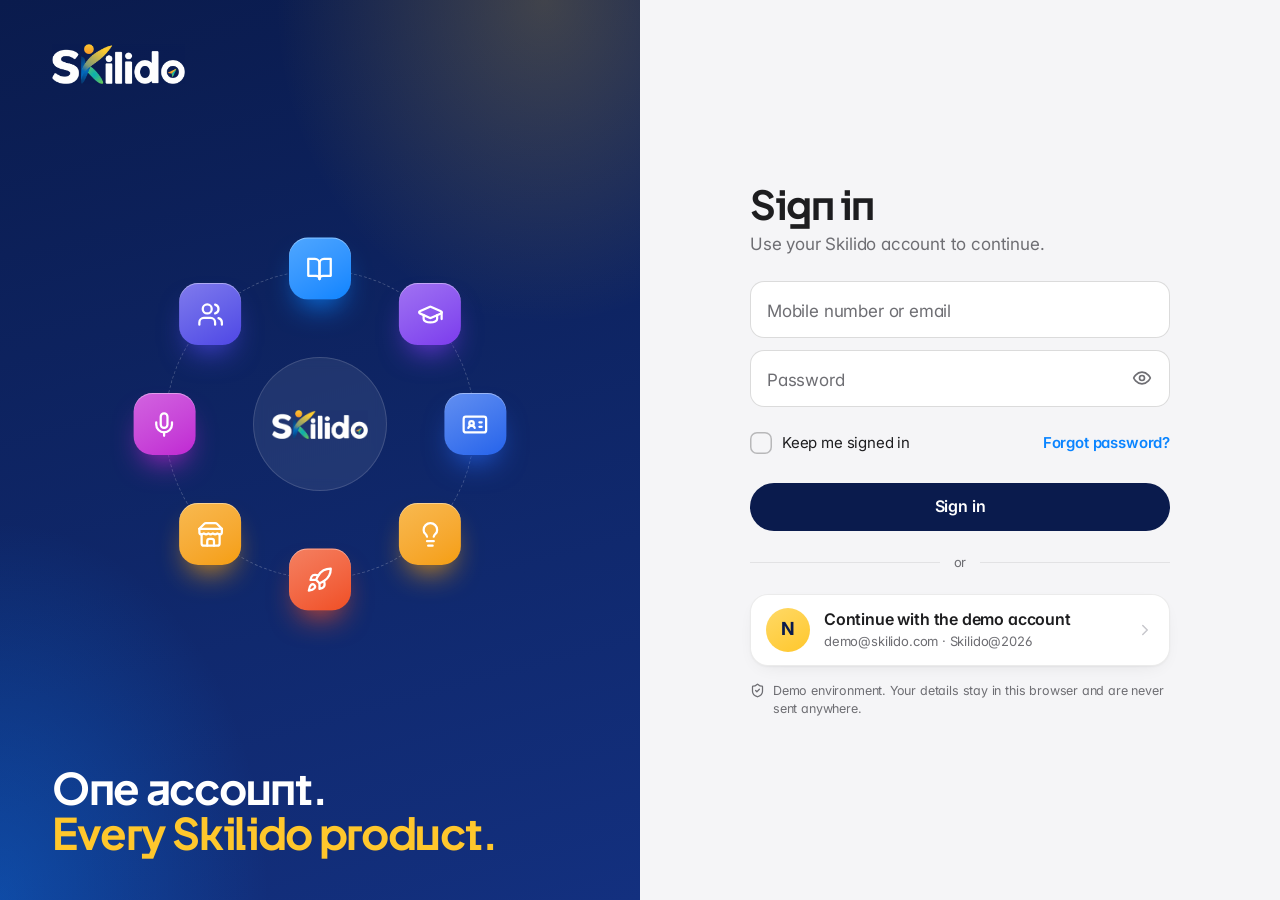
==== index.html @ 125bcff8 "Skilido One demo v3: portal redesign Co-Authored-By: Claude Opus 5.5 <noreply@anthropic.com>" ====
<!doctype html>
<html lang="en">
<head>
<meta charset="utf-8">
<meta name="viewport" content="width=device-width, initial-scale=1, viewport-fit=cover">
<title>Skilido</title>
<meta name="description" content="Skilido One: Learn, Ayati Academy, Skill Passport and LifeLab in one place, with one tap to FLY, FLY Bazaar, Spotlight and Icons Family Club.">
<meta name="theme-color" content="#F5F5F7">
<meta name="robots" content="noindex">
<link rel="icon" href="https://skilido.com/favicon-32.png">
<link rel="preconnect" href="https://fonts.googleapis.com">
<link rel="preconnect" href="https://fonts.gstatic.com" crossorigin>
<link href="https://fonts.googleapis.com/css2?family=Inter:opsz,wght@14..32,400..800&family=Plus+Jakarta+Sans:wght@600;700;800&display=swap" rel="stylesheet">
<link rel="stylesheet" href="styles.css?v=66">
</head>
<body>
<a class="skip" href="#screen">Skip to content</a>

<svg width="0" height="0" style="position:absolute" aria-hidden="true">
  <defs>
    <symbol id="i-home" viewBox="0 0 24 24"><path d="m3 9 9-7 9 7v11a2 2 0 0 1-2 2H5a2 2 0 0 1-2-2z"/><path d="M9 22V12h6v10"/></symbol>
    <symbol id="i-book" viewBox="0 0 24 24"><path d="M2 3h6a4 4 0 0 1 4 4v14a3 3 0 0 0-3-3H2z"/><path d="M22 3h-6a4 4 0 0 0-4 4v14a3 3 0 0 1 3-3h7z"/></symbol>
    <symbol id="i-cap" viewBox="0 0 24 24"><path d="M21.42 10.92a1 1 0 0 0-.02-1.84l-8.57-3.9a2 2 0 0 0-1.66 0l-8.57 3.9a1 1 0 0 0 0 1.83l8.57 3.91a2 2 0 0 0 1.66 0z"/><path d="M22 10v6"/><path d="M6 12.5V16a6 3 0 0 0 12 0v-3.5"/></symbol>
    <symbol id="i-idcard" viewBox="0 0 24 24"><path d="M16 10h2"/><path d="M16 14h2"/><path d="M6.17 15a3 3 0 0 1 5.66 0"/><circle cx="9" cy="11" r="2"/><rect x="2" y="5" width="20" height="14" rx="2"/></symbol>
    <symbol id="i-bulb" viewBox="0 0 24 24"><path d="M15 14c.2-1 .7-1.7 1.5-2.5 1-.9 1.5-2.2 1.5-3.5A6 6 0 0 0 6 8c0 1 .2 2.2 1.5 3.5.7.7 1.3 1.5 1.5 2.5"/><path d="M9 18h6"/><path d="M10 22h4"/></symbol>
    <symbol id="i-rocket" viewBox="0 0 24 24"><path d="M4.5 16.5c-1.5 1.26-2 5-2 5s3.74-.5 5-2c.71-.84.7-2.13-.09-2.91a2.18 2.18 0 0 0-2.91-.09z"/><path d="m12 15-3-3a22 22 0 0 1 2-3.95A12.88 12.88 0 0 1 22 2c0 2.72-.78 7.5-6 11a22.35 22.35 0 0 1-4 2z"/><path d="M9 12H4s.55-3.03 2-4c1.62-1.08 5 0 5 0"/><path d="M12 15v5s3.03-.55 4-2c1.08-1.62 0-5 0-5"/></symbol>
    <symbol id="i-store" viewBox="0 0 24 24"><path d="m2 7 4.41-4.41A2 2 0 0 1 7.83 2h8.34a2 2 0 0 1 1.42.59L22 7"/><path d="M4 12v8a2 2 0 0 0 2 2h12a2 2 0 0 0 2-2v-8"/><path d="M15 22v-4a2 2 0 0 0-2-2h-2a2 2 0 0 0-2 2v4"/><path d="M2 7h20"/><path d="M22 7v3a2 2 0 0 1-2 2 2.7 2.7 0 0 1-1.59-.63.7.7 0 0 0-.82 0A2.7 2.7 0 0 1 16 12a2.7 2.7 0 0 1-1.59-.63.7.7 0 0 0-.82 0A2.7 2.7 0 0 1 12 12a2.7 2.7 0 0 1-1.59-.63.7.7 0 0 0-.82 0A2.7 2.7 0 0 1 8 12a2.7 2.7 0 0 1-1.59-.63.7.7 0 0 0-.82 0A2.7 2.7 0 0 1 4 12a2 2 0 0 1-2-2V7"/></symbol>
    <symbol id="i-mic" viewBox="0 0 24 24"><path d="M12 2a3 3 0 0 0-3 3v7a3 3 0 0 0 6 0V5a3 3 0 0 0-3-3Z"/><path d="M19 10v2a7 7 0 0 1-14 0v-2"/><path d="M12 19v3"/></symbol>
    <symbol id="i-users" viewBox="0 0 24 24"><path d="M16 21v-2a4 4 0 0 0-4-4H6a4 4 0 0 0-4 4v2"/><circle cx="9" cy="7" r="4"/><path d="M22 21v-2a4 4 0 0 0-3-3.87"/><path d="M16 3.13a4 4 0 0 1 0 7.75"/></symbol>
    <symbol id="i-bell" viewBox="0 0 24 24"><path d="M6 8a6 6 0 0 1 12 0c0 7 3 9 3 9H3s3-2 3-9"/><path d="M10.3 21a1.94 1.94 0 0 0 3.4 0"/></symbol>
    <symbol id="i-search" viewBox="0 0 24 24"><circle cx="11" cy="11" r="8"/><path d="m21 21-4.3-4.3"/></symbol>
    <symbol id="i-down" viewBox="0 0 24 24"><path d="m6 9 6 6 6-6"/></symbol>
    <symbol id="i-check" viewBox="0 0 24 24"><path d="M20 6 9 17l-5-5"/></symbol>
    <symbol id="i-lock" viewBox="0 0 24 24"><rect x="3" y="11" width="18" height="11" rx="2"/><path d="M7 11V7a5 5 0 0 1 10 0v4"/></symbol>
    <symbol id="i-play" viewBox="0 0 24 24"><path d="M7 4.5v15l12-7.5z" fill="currentColor" stroke="none"/></symbol>
    <symbol id="i-download" viewBox="0 0 24 24"><path d="M21 15v4a2 2 0 0 1-2 2H5a2 2 0 0 1-2-2v-4"/><path d="m7 10 5 5 5-5"/><path d="M12 15V3"/></symbol>
    <symbol id="i-share" viewBox="0 0 24 24"><circle cx="18" cy="5" r="3"/><circle cx="6" cy="12" r="3"/><circle cx="18" cy="19" r="3"/><path d="m8.59 13.51 6.83 3.98"/><path d="m15.41 6.51-6.82 3.98"/></symbol>
    <symbol id="i-star" viewBox="0 0 24 24"><path d="M12 2l3.09 6.26L22 9.27l-5 4.87 1.18 6.88L12 17.77l-6.18 3.25L7 14.14 2 9.27l6.91-1.01z"/></symbol>
    <symbol id="i-ext" viewBox="0 0 24 24"><path d="M7 17 17 7"/><path d="M7 7h10v10"/></symbol>
    <symbol id="i-back" viewBox="0 0 24 24"><path d="M19 12H5"/><path d="m12 19-7-7 7-7"/></symbol>
    <symbol id="i-x" viewBox="0 0 24 24"><path d="M18 6 6 18"/><path d="m6 6 12 12"/></symbol>
    <symbol id="i-arrow" viewBox="0 0 24 24"><path d="M5 12h14"/><path d="m12 5 7 7-7 7"/></symbol>
    <symbol id="i-chev" viewBox="0 0 24 24"><path d="m9 18 6-6-6-6"/></symbol>
    <symbol id="i-logout" viewBox="0 0 24 24"><path d="M9 21H5a2 2 0 0 1-2-2V5a2 2 0 0 1 2-2h4"/><path d="m16 17 5-5-5-5"/><path d="M21 12H9"/></symbol>
    <symbol id="i-clock" viewBox="0 0 24 24"><circle cx="12" cy="12" r="10"/><path d="M12 6v6l4 2"/></symbol>
    <symbol id="i-award" viewBox="0 0 24 24"><circle cx="12" cy="8" r="6"/><path d="M15.477 12.89 17 22l-5-3-5 3 1.523-9.11"/></symbol>
    <symbol id="i-video" viewBox="0 0 24 24"><path d="m22 8-6 4 6 4V8Z"/><rect x="2" y="6" width="14" height="12" rx="2"/></symbol>
    <symbol id="i-shield" viewBox="0 0 24 24"><path d="M20 13c0 5-3.5 7.5-7.66 8.95a1 1 0 0 1-.67-.01C7.5 20.5 4 18 4 13V6a1 1 0 0 1 1-1c2 0 4.5-1.2 6.24-2.72a1.17 1.17 0 0 1 1.52 0C14.51 3.81 17 5 19 5a1 1 0 0 1 1 1z"/><path d="m9 12 2 2 4-4"/></symbol>
    <symbol id="i-sparkle" viewBox="0 0 24 24"><path d="M9.94 14.06 2 12l7.94-2.06L12 2l2.06 7.94L22 12l-7.94 2.06L12 22z"/></symbol>
    <symbol id="i-plus" viewBox="0 0 24 24"><path d="M12 5v14"/><path d="M5 12h14"/></symbol>
    <symbol id="i-drop" viewBox="0 0 24 24"><path d="M12 22a7 7 0 0 0 7-7c0-2-1-3.9-3-5.5s-3.5-4-4-6.5c-.5 2.5-2 4.9-4 6.5C6 11.1 5 13 5 15a7 7 0 0 0 7 7z"/></symbol>
    <symbol id="i-leaf" viewBox="0 0 24 24"><path d="M11 20A7 7 0 0 1 9.8 6.1C15.5 5 17 4.48 19 2c1 2 2 4.18 2 8 0 5.5-4.78 10-10 10Z"/><path d="M2 21c0-3 1.85-5.36 5.08-6C9.5 14.52 12 13 13 12"/></symbol>
    <symbol id="i-traffic" viewBox="0 0 24 24"><rect x="7" y="2" width="10" height="20" rx="3"/><circle cx="12" cy="7" r="1.5"/><circle cx="12" cy="12" r="1.5"/><circle cx="12" cy="17" r="1.5"/></symbol>
    <symbol id="i-library" viewBox="0 0 24 24"><path d="m16 6 4 14"/><path d="M12 6v14"/><path d="M8 8v12"/><path d="M4 4v16"/></symbol>
    <symbol id="i-mask" viewBox="0 0 24 24"><path d="M2 10s3-3 3-8c2 0 4 1 7 1s5-1 7-1c0 5 3 8 3 8"/><path d="M4 10c0 6 3.5 11 8 11s8-5 8-11"/><path d="M9 16c1.5 1.5 4.5 1.5 6 0"/></symbol>
    <symbol id="i-grid" viewBox="0 0 24 24"><rect x="3" y="3" width="7" height="7" rx="1.5"/><rect x="14" y="3" width="7" height="7" rx="1.5"/><rect x="3" y="14" width="7" height="7" rx="1.5"/><rect x="14" y="14" width="7" height="7" rx="1.5"/></symbol>
    <symbol id="i-cal" viewBox="0 0 24 24"><rect x="3" y="4" width="18" height="18" rx="2"/><path d="M16 2v4"/><path d="M8 2v4"/><path d="M3 10h18"/></symbol>
    <symbol id="i-layers" viewBox="0 0 24 24"><path d="M12.83 2.18a2 2 0 0 0-1.66 0L2.6 6.08a1 1 0 0 0 0 1.83l8.58 3.91a2 2 0 0 0 1.66 0l8.58-3.9a1 1 0 0 0 0-1.83Z"/><path d="m22 17.65-9.17 4.16a2 2 0 0 1-1.66 0L2 17.65"/><path d="m22 12.65-9.17 4.16a2 2 0 0 1-1.66 0L2 12.65"/></symbol>
    <symbol id="i-crown" viewBox="0 0 24 24"><path d="M11.56 3.27a.5.5 0 0 1 .88 0l2.95 5.6a1 1 0 0 0 1.52.29L21.18 5.5a.5.5 0 0 1 .8.52l-2.83 10.25a1 1 0 0 1-.96.73H5.81a1 1 0 0 1-.96-.73L2.02 6.02a.5.5 0 0 1 .8-.52l4.27 3.66a1 1 0 0 0 1.52-.29z"/><path d="M5 21h14"/></symbol>
    <symbol id="i-eye" viewBox="0 0 24 24"><path d="M2 12s3-7 10-7 10 7 10 7-3 7-10 7-10-7-10-7Z"/><circle cx="12" cy="12" r="3"/></symbol>
    <symbol id="i-eyeoff" viewBox="0 0 24 24"><path d="m2 2 20 20"/><path d="M6.7 6.7C3.8 8.4 2 12 2 12s3 7 10 7a9.8 9.8 0 0 0 5.3-1.6"/><path d="M10.6 5.1A10 10 0 0 1 12 5c7 0 10 7 10 7a17 17 0 0 1-1.7 2.8"/><path d="M9.9 9.9a3 3 0 0 0 4.2 4.2"/></symbol>
    <symbol id="i-user" viewBox="0 0 24 24"><circle cx="12" cy="8" r="4"/><path d="M4 21a8 8 0 0 1 16 0"/></symbol>
    <symbol id="i-msg" viewBox="0 0 24 24"><path d="M21 15a2 2 0 0 1-2 2H7l-4 4V5a2 2 0 0 1 2-2h14a2 2 0 0 1 2 2z"/></symbol>
    <symbol id="i-heart" viewBox="0 0 24 24"><path d="M19 14c1.49-1.46 3-3.21 3-5.5A5.5 5.5 0 0 0 16.5 3c-1.76 0-3 .5-4.5 2-1.5-1.5-2.74-2-4.5-2A5.5 5.5 0 0 0 2 8.5c0 2.3 1.5 4.05 3 5.5l7 7Z"/></symbol>
    <symbol id="i-dice" viewBox="0 0 24 24"><rect x="3" y="3" width="18" height="18" rx="4"/><circle cx="8.5" cy="8.5" r="1.2" fill="currentColor"/><circle cx="15.5" cy="15.5" r="1.2" fill="currentColor"/><circle cx="12" cy="12" r="1.2" fill="currentColor"/></symbol>
    <symbol id="i-chart" viewBox="0 0 24 24"><path d="M3 3v18h18"/><path d="M18 17V9"/><path d="M13 17V5"/><path d="M8 17v-3"/></symbol>
    <symbol id="i-target" viewBox="0 0 24 24"><circle cx="12" cy="12" r="10"/><circle cx="12" cy="12" r="6"/><circle cx="12" cy="12" r="2"/></symbol>
    <symbol id="i-checkbox" viewBox="0 0 24 24"><rect x="3" y="3" width="18" height="18" rx="4"/><path d="m8 12 3 3 5-6"/></symbol>
    <symbol id="i-file" viewBox="0 0 24 24"><path d="M14 2H6a2 2 0 0 0-2 2v16a2 2 0 0 0 2 2h12a2 2 0 0 0 2-2V8z"/><path d="M14 2v6h6"/><path d="M8 13h8"/><path d="M8 17h5"/></symbol>
    <symbol id="i-trend" viewBox="0 0 24 24"><path d="m22 7-8.5 8.5-5-5L2 17"/><path d="M16 7h6v6"/></symbol>
    <symbol id="i-folder" viewBox="0 0 24 24"><path d="M4 20h16a2 2 0 0 0 2-2V8a2 2 0 0 0-2-2h-7.9a2 2 0 0 1-1.69-.9L9.6 3.9A2 2 0 0 0 7.93 3H4a2 2 0 0 0-2 2v13a2 2 0 0 0 2 2Z"/></symbol>
    <symbol id="i-box" viewBox="0 0 24 24"><path d="M21 8a2 2 0 0 0-1-1.73l-7-4a2 2 0 0 0-2 0l-7 4A2 2 0 0 0 3 8v8a2 2 0 0 0 1 1.73l7 4a2 2 0 0 0 2 0l7-4A2 2 0 0 0 21 16Z"/><path d="m3.3 7 8.7 5 8.7-5"/><path d="M12 22V12"/></symbol>
    <symbol id="i-image" viewBox="0 0 24 24"><rect x="3" y="3" width="18" height="18" rx="2"/><circle cx="9" cy="9" r="2"/><path d="m21 15-3.1-3.1a2 2 0 0 0-2.8 0L6 21"/></symbol>
  </defs>
</svg>

<div id="root"></div>

<div class="wash" id="wash" hidden><span class="wash-ic" id="wash-ic"></span><b id="wash-name"></b></div>
<div class="toast" id="toast" role="status" aria-live="polite" hidden></div>
<script src="app.js?v=66" defer></script>
</body>
</html>
---- styles.css ----
/* =====================================================================
   Skilido One · mobile-first. Base styles are for phones; larger screens
   are layered on with min-width queries (768px tablet, 1100px laptop).
   ===================================================================== */
:root {
  --bg: #F5F5F7; --card: #FFFFFF; --ink: #1D1D1F; --ink-2: #424245; --muted: #6E6E73; --line: rgba(0, 0, 0, .08);
  --navy: #0A1B4D; --sun: #FFC72C; --orange: #F26B1D;
  --r-xl: 28px; --r-lg: 22px; --r: 18px; --r-sm: 12px;
  --ease: cubic-bezier(0.23, 1, 0.32, 1);          /* strong ease-out for UI */
  --ease-io: cubic-bezier(0.77, 0, 0.175, 1);
  --spring: cubic-bezier(0.32, 0.72, 0, 1);         /* iOS sheet-like curve */
  --sh-1: 0 1px 2px rgba(0, 0, 0, .04), 0 6px 20px -10px rgba(0, 0, 0, .12);
  --sh-2: 0 2px 6px rgba(0, 0, 0, .05), 0 24px 48px -20px rgba(0, 0, 0, .22);
  --font: -apple-system, BlinkMacSystemFont, "SF Pro Text", "Inter", system-ui, sans-serif;
  --display: "Plus Jakarta Sans", -apple-system, BlinkMacSystemFont, "Inter", system-ui, sans-serif;
  --gbar: 56px;
  color-scheme: light;
}
@property --p { syntax: "<number>"; inherits: false; initial-value: 0; }
@media (min-width: 1100px) { :root { --gbar: 64px; } }

* { box-sizing: border-box; margin: 0; padding: 0; }
html { -webkit-text-size-adjust: 100%; background: var(--bg); scroll-padding-top: calc(var(--gbar) + 60px); }
body { font-family: var(--font); font-feature-settings: "cv11", "ss01"; background: var(--bg); color: var(--ink); line-height: 1.47; letter-spacing: -.011em; -webkit-font-smoothing: antialiased; overflow-x: clip; }
img, svg { display: block; max-width: 100%; }
a { color: inherit; text-decoration: none; -webkit-tap-highlight-color: transparent; }
button, input, textarea { font: inherit; color: inherit; letter-spacing: inherit; }
button { background: none; border: 0; cursor: pointer; -webkit-tap-highlight-color: transparent; }
[hidden] { display: none !important; }
::selection { background: rgba(10, 132, 255, .22); }
:focus-visible { outline: 3px solid rgba(10, 132, 255, .55); outline-offset: 2px; border-radius: 10px; }
h1:focus, main:focus { outline: none; }
.ic { width: 1.15em; height: 1.15em; fill: none; stroke: currentColor; stroke-width: 2; stroke-linecap: round; stroke-linejoin: round; flex-shrink: 0; }
.skip { position: absolute; left: 12px; top: -60px; z-index: 300; background: var(--ink); color: #fff; padding: 10px 16px; border-radius: 10px; font-weight: 600; }
.skip:focus { top: 12px; }
.wrap { width: 100%; max-width: 1180px; margin: 0 auto; padding: 0 16px; }
@media (min-width: 768px) { .wrap { padding: 0 28px; } }
.fine { display: flex; gap: 8px; align-items: flex-start; font-size: 12.5px; color: var(--muted); margin-top: 16px; }
.fine .ic { width: 15px; height: 15px; margin-top: 1px; }

/* ---------- buttons, links, tags ---------- */
.btn { --b: var(--ink); --f: #fff; position: relative; display: inline-flex; align-items: center; justify-content: center; gap: 8px; min-height: 48px; padding: 0 22px; border-radius: 999px; background: var(--b); color: var(--f); font-weight: 600; font-size: 16px; transition: transform .15s var(--ease), filter .2s, box-shadow .25s; }
.btn:active { transform: scale(.97); }
.btn:hover { filter: brightness(1.06); }
.btn-sm { min-height: 44px; padding: 0 18px; font-size: 15px; }
.btn-block { width: 100%; }
.btn-primary { --b: var(--navy); }
.btn-acc { --b: var(--c, #0A84FF); box-shadow: 0 10px 22px -12px var(--c, #0A84FF); }
.btn-white { --b: #fff; --f: var(--ink); }
.btn-ghost { --b: #fff; --f: var(--ink); box-shadow: inset 0 0 0 1px var(--line); }
.btn .ic { width: 18px; height: 18px; }
.btn.busy { color: transparent; pointer-events: none; }
.btn.busy::after { content: ""; position: absolute; width: 20px; height: 20px; border-radius: 50%; border: 2.5px solid rgba(255, 255, 255, .35); border-top-color: #fff; animation: spin .7s linear infinite; }
@keyframes spin { to { transform: rotate(360deg); } }
.btn-row { display: grid; grid-template-columns: 1fr 1fr; gap: 10px; margin-top: 16px; }
.tlink { display: inline-flex; align-items: center; gap: 2px; min-height: 44px; color: var(--c, #0A84FF); font-weight: 600; font-size: 15px; }
.tlink .ic { width: 16px; height: 16px; transition: transform .25s var(--ease); }
.tlink:hover .ic { transform: translateX(3px); }
.tlink-lg { font-size: 17px; }
.tag { display: inline-flex; align-items: center; gap: 4px; padding: 3px 10px; border-radius: 999px; font-size: 12px; font-weight: 600; color: color-mix(in srgb, var(--c, #16A34A) 80%, #000); background: color-mix(in srgb, var(--c, #16A34A) 12%, #fff); white-space: nowrap; }
.tag-g { --c: #71717A; }
.tag-p { --c: #C026D3; }
.tag-w { background: rgba(255, 255, 255, .92); color: var(--ink); }
.tag-c { color: color-mix(in srgb, var(--c) 80%, #000); }
.av { width: 34px; height: 34px; border-radius: 50%; display: grid; place-items: center; background: linear-gradient(150deg, #FFD966, var(--sun)); color: var(--navy); font-weight: 700; font-size: 14px; flex-shrink: 0; transition: transform .15s var(--ease); }
.av:active { transform: scale(.94); }
.av-l { width: 48px; height: 48px; font-size: 19px; }
.ibtn { position: relative; width: 44px; height: 44px; border-radius: 50%; display: grid; place-items: center; color: var(--ink-2); transition: background-color .2s, transform .15s var(--ease); }
.ibtn:hover { background: rgba(0, 0, 0, .05); }
.ibtn:active { transform: scale(.92); }
.ibtn .ic { width: 21px; height: 21px; }
.dot { position: absolute; top: 11px; right: 12px; width: 8px; height: 8px; border-radius: 50%; background: #FF3B30; box-shadow: 0 0 0 2px #fff; }

/* ---------- floating-label fields ---------- */
.fld { position: relative; }
.fld input, .fld textarea { width: 100%; min-height: 56px; padding: 24px 16px 8px; border: 0; border-radius: 14px; background: #fff; box-shadow: inset 0 0 0 1px rgba(0, 0, 0, .14); font-size: 17px; outline: 0; transition: box-shadow .2s; resize: vertical; }
.fld label { position: absolute; left: 17px; top: 18px; font-size: 17px; color: var(--muted); pointer-events: none; transform-origin: left top; transition: transform .2s var(--ease), color .2s; }
.fld input:focus, .fld textarea:focus { box-shadow: inset 0 0 0 2px #0A84FF, 0 0 0 4px rgba(10, 132, 255, .15); }
.fld input:focus + label, .fld input:not(:placeholder-shown) + label, .fld textarea:focus + label, .fld textarea:not(:placeholder-shown) + label { transform: translateY(-10px) scale(.74); color: var(--ink-2); }
.fld.bad input, .fld.bad textarea { box-shadow: inset 0 0 0 2px #FF3B30, 0 0 0 4px rgba(255, 59, 48, .12); }
.fld-pw input { padding-right: 56px; }
.eye { position: absolute; right: 6px; top: 6px; width: 44px; height: 44px; border-radius: 12px; display: grid; place-items: center; color: var(--muted); }
.eye:hover { color: var(--ink); }
.eye .ic { width: 20px; height: 20px; }
.ferr { display: block; min-height: 0; font-size: 13px; font-weight: 500; color: #D70015; }
.ferr:not(:empty) { margin-top: 6px; }
.fld + .ferr + .fld, .ferr + .fld { margin-top: 12px; }
.shake { animation: shake .4s var(--ease); }
@keyframes shake { 20% { transform: translateX(-7px); } 40% { transform: translateX(6px); } 60% { transform: translateX(-3px); } 80% { transform: translateX(2px); } }

/* ================= LOGIN ================= */
.login { min-height: 100svh; display: grid; background: var(--bg); }
.login-art { display: none; }
.login-main { display: grid; place-items: start center; padding: max(40px, env(safe-area-inset-top)) 20px 40px; }
.lcard { width: 100%; max-width: 400px; animation: rise .6s var(--ease) both; }
.lc-logo { height: 34px; width: auto; margin-bottom: 30px; }
.lcard h1 { font-family: var(--display); font-weight: 700; font-size: 34px; letter-spacing: -.025em; line-height: 1.1; }
.lc-sub { color: var(--muted); font-size: 17px; margin: 6px 0 24px; }
.lrow { display: flex; align-items: center; justify-content: space-between; gap: 10px; margin: 14px 0 18px; }
.chk { display: inline-flex; align-items: center; gap: 10px; min-height: 44px; font-size: 15px; cursor: pointer; }
.chk input { position: absolute; opacity: 0; pointer-events: none; }
.chk .box { width: 22px; height: 22px; border-radius: 7px; display: grid; place-items: center; box-shadow: inset 0 0 0 1.5px rgba(0, 0, 0, .25); color: transparent; transition: background-color .2s, box-shadow .2s, color .2s; }
.chk .box .ic { width: 14px; height: 14px; stroke-width: 3; transform: scale(.4); transition: transform .25s var(--ease); }
.chk input:checked + .box { background: #0A84FF; box-shadow: none; color: #fff; }
.chk input:checked + .box .ic { transform: none; }
.chk input:focus-visible + .box { outline: 3px solid rgba(10, 132, 255, .55); outline-offset: 2px; }
.lrow .tlink { font-size: 15px; color: #0A84FF; }
.or { display: flex; align-items: center; gap: 14px; margin: 22px 0; color: var(--muted); font-size: 13px; }
.or::before, .or::after { content: ""; flex: 1; height: 1px; background: var(--line); }
.demo { width: 100%; display: flex; align-items: center; gap: 14px; padding: 14px 16px; border-radius: 18px; background: #fff; box-shadow: var(--sh-1), inset 0 0 0 1px var(--line); text-align: left; transition: transform .15s var(--ease), box-shadow .25s; }
.demo:hover { box-shadow: var(--sh-2), inset 0 0 0 1px var(--line); }
.demo:active { transform: scale(.98); }
.demo:disabled { opacity: .7; }
.demo-av { width: 44px; height: 44px; border-radius: 50%; display: grid; place-items: center; background: linear-gradient(150deg, #FFD966, var(--sun)); color: var(--navy); font-weight: 700; font-size: 18px; flex-shrink: 0; }
.demo-t { flex: 1; min-width: 0; display: grid; }
.demo-t b { font-size: 16px; font-weight: 600; }
.demo-t small { font-size: 13px; color: var(--muted); overflow-wrap: anywhere; }
.demo > .ic { width: 18px; height: 18px; color: #C7C7CC; }
@media (min-width: 1000px) {
  .login { grid-template-columns: minmax(0, 1fr) minmax(0, 1fr); }
  .login-art { position: relative; overflow: hidden; display: flex; flex-direction: column; padding: 44px 52px; color: #fff; isolation: isolate;
    background: radial-gradient(70% 60% at 85% 0%, rgba(255, 199, 44, .22), transparent 60%), radial-gradient(70% 70% at 0% 100%, rgba(10, 132, 255, .35), transparent 60%), linear-gradient(165deg, #0A1B4D, #13307F); }
  .la-logo { height: 40px; width: auto; align-self: flex-start; }
  .orbit { position: relative; width: min(420px, 78%); aspect-ratio: 1; margin: auto; animation: spin 70s linear infinite; }
  .orbit::before { content: ""; position: absolute; inset: 13%; border-radius: 50%; border: 1px dashed rgba(255, 255, 255, .22); }
  .orbit-core { position: absolute; inset: 34%; border-radius: 50%; display: grid; place-items: center; background: rgba(255, 255, 255, .08); box-shadow: inset 0 0 0 1px rgba(255, 255, 255, .14); backdrop-filter: blur(6px); animation: spin 70s linear infinite reverse; }
  .orbit-core img { width: 72%; height: auto; }
  .orb { --a: calc(var(--i) * 45deg); position: absolute; left: 50%; top: 50%; width: 62px; height: 62px; margin: -31px; border-radius: 19px; display: grid; place-items: center; color: #fff;
    background: linear-gradient(150deg, color-mix(in srgb, var(--c) 72%, #fff), var(--c)); box-shadow: 0 16px 30px -12px var(--c), inset 0 1px 0 rgba(255, 255, 255, .4);
    transform: rotate(var(--a)) translateY(calc(min(420px, 39vw) * -.37)) rotate(calc(var(--a) * -1)); animation: orbIn .9s var(--ease) both; animation-delay: calc(.1s + var(--i) * 70ms); }
  .orb .ic { width: 27px; height: 27px; animation: spin 70s linear infinite reverse; }
  @keyframes orbIn { from { opacity: 0; scale: .4; } }
  .la-line { font-family: var(--display); font-weight: 700; font-size: clamp(34px, 3.4vw, 50px); letter-spacing: -.03em; line-height: 1.05; }
  .la-line span { color: var(--sun); }
  .login-main { place-items: center; }
  .lcard { max-width: 420px; }
  .lc-logo { display: none; }
  .lcard h1 { font-size: 40px; }
}

/* ================= SHELL ================= */
.gbar { position: sticky; top: 0; z-index: 60; height: calc(var(--gbar) + env(safe-area-inset-top)); padding-top: env(safe-area-inset-top); background: rgba(245, 245, 247, .78); backdrop-filter: saturate(180%) blur(20px); -webkit-backdrop-filter: saturate(180%) blur(20px); box-shadow: 0 1px 0 var(--line); }
.gbar-in { height: var(--gbar); max-width: 1180px; margin: 0 auto; padding: 0 8px 0 16px; display: flex; align-items: center; gap: 12px; }
.g-logo img { height: 26px; width: auto; }
.gnav { display: none; }
.g-end { margin-left: auto; display: flex; align-items: center; gap: 4px; }
.me { position: relative; }
.me .av { width: 36px; height: 36px; margin: 0 4px; }
.me-menu { position: absolute; right: 0; top: calc(100% + 10px); z-index: 90; width: 272px; padding: 8px; border-radius: 18px; background: rgba(255, 255, 255, .96); backdrop-filter: blur(20px); box-shadow: var(--sh-2), 0 0 0 1px var(--line); transform-origin: top right; animation: pop .22s var(--ease); }
.me-h { display: flex; gap: 12px; align-items: center; padding: 10px; }
.me-h > span:last-child { display: grid; min-width: 0; }
.me-h b { font-size: 15px; }
.me-h small { font-size: 13px; color: var(--muted); }
.me-ctx { font-size: 13px; color: var(--muted); padding: 0 10px 10px; border-bottom: 1px solid var(--line); margin-bottom: 6px; }
.me-menu button { display: flex; align-items: center; gap: 10px; width: 100%; min-height: 44px; padding: 0 10px; border-radius: 10px; font-weight: 500; font-size: 15px; color: #D70015; }
.me-menu button:hover { background: rgba(0, 0, 0, .04); }
@keyframes pop { from { opacity: 0; transform: scale(.95) translateY(-4px); } }
.screen { min-height: calc(100svh - var(--gbar)); padding-bottom: calc(92px + env(safe-area-inset-bottom)); }

.tabbar { position: fixed; z-index: 60; left: 0; right: 0; bottom: 0; display: grid; grid-template-columns: repeat(5, 1fr); padding: 6px 8px calc(6px + env(safe-area-inset-bottom)); background: rgba(250, 250, 252, .86); backdrop-filter: saturate(180%) blur(20px); -webkit-backdrop-filter: saturate(180%) blur(20px); box-shadow: 0 -1px 0 var(--line); }
.tbl { position: relative; z-index: 1; display: flex; flex-direction: column; align-items: center; justify-content: center; gap: 2px; min-height: 52px; font-size: 10.5px; font-weight: 600; color: #8E8E93; transition: color .2s; }
.tbl .ic { width: 24px; height: 24px; stroke-width: 1.9; transition: transform .3s var(--spring); }
.tbl[aria-current="page"] { color: var(--ink); }
.tbl[aria-current="page"] .ic { transform: translateY(-1px) scale(1.05); }
.tbl:active .ic { transform: scale(.85); }
.tpill { position: absolute; left: 0; top: 6px; height: 52px; border-radius: 16px; background: rgba(0, 0, 0, .05); transition: transform .4s var(--spring), width .4s var(--spring); }

@media (min-width: 1100px) {
  .gbar-in { padding: 0 28px; gap: 28px; }
  .g-logo img { height: 30px; }
  .gnav { position: relative; display: flex; gap: 2px; padding: 4px; border-radius: 999px; background: rgba(0, 0, 0, .04); }
  .gl { position: relative; z-index: 1; display: inline-flex; align-items: center; gap: 8px; min-height: 40px; padding: 0 16px; border-radius: 999px; font-size: 14px; font-weight: 500; color: var(--ink-2); transition: color .2s; white-space: nowrap; }
  .gl .ic { width: 17px; height: 17px; }
  .gl:hover { color: var(--ink); }
  .gl[aria-current="page"] { color: var(--ink); font-weight: 600; }
  .gpill { position: absolute; left: 0; top: 4px; bottom: 4px; border-radius: 999px; background: #fff; box-shadow: 0 1px 3px rgba(0, 0, 0, .1), 0 4px 12px -4px rgba(0, 0, 0, .12); transition: transform .4s var(--spring), width .4s var(--spring); }
  .tabbar { display: none; }
  .screen { padding-bottom: 72px; }
}

/* ================= PRODUCT PORTALS · shared design language =================
   Glossy icon tiles, soft pastel cards, a yellow swoosh, deep navy headings.
   Mobile first; tablet (768px) and laptop (1100px) layered on top. */
.prod { --c: #0A84FF; --d: #0040A8; --t: #EAF4FF; --navy-ink: #0B1846; background: linear-gradient(180deg, var(--t) 0, var(--bg) 520px); min-height: 100%; }
.prod h1, .prod h2, .prod .pt, .prod b { color: var(--navy-ink); }

/* glossy icon tile */
.gi { --c: inherit; position: relative; display: inline-grid; place-items: center; flex-shrink: 0; width: 52px; height: 52px; border-radius: 16px; color: #fff;
  background: radial-gradient(120% 90% at 30% 10%, color-mix(in srgb, var(--c) 55%, #fff) 0%, var(--c) 55%, color-mix(in srgb, var(--c) 70%, #000) 130%);
  box-shadow: inset 0 2px 1px rgba(255, 255, 255, .55), inset 0 -3px 6px rgba(0, 0, 0, .14), 0 10px 18px -10px var(--c), 0 2px 4px -2px color-mix(in srgb, var(--c) 60%, transparent);
  transition: transform .45s var(--spring); }
.gi::after { content: ""; position: absolute; left: 12%; right: 12%; top: 6%; height: 38%; border-radius: 999px; background: linear-gradient(180deg, rgba(255, 255, 255, .55), rgba(255, 255, 255, 0)); pointer-events: none; }
.gi .ic { position: relative; z-index: 1; width: 48%; height: 48%; stroke-width: 2.1; filter: drop-shadow(0 1px 1px rgba(0, 0, 0, .18)); }
.gi-xs { width: 28px; height: 28px; border-radius: 9px; }
.gi-sm { width: 42px; height: 42px; border-radius: 13px; }
.gi-md { width: 64px; height: 64px; border-radius: 20px; }
.gi-lg { width: 60px; height: 60px; border-radius: 19px; }
.gi-thumb { width: 64px; height: 64px; border-radius: 18px; }
.gi-hero { width: 148px; height: 148px; border-radius: 42px; }
.gi-hero .ic { width: 52%; height: 52%; stroke-width: 1.8; }

/* sticky section bar */
.lnav { position: sticky; top: calc(var(--gbar) + env(safe-area-inset-top)); z-index: 50; background: rgba(255, 255, 255, .72); backdrop-filter: saturate(180%) blur(22px); -webkit-backdrop-filter: saturate(180%) blur(22px); box-shadow: 0 1px 0 var(--line), 0 8px 24px -20px rgba(11, 24, 70, .35); }
.lnav-in { max-width: 1180px; margin: 0 auto; padding: 8px 16px 10px; display: grid; grid-template-columns: 1fr auto; grid-template-areas: "t d" "tabs tabs"; gap: 8px 10px; align-items: center; }
.ln-t { grid-area: t; display: inline-flex; align-items: center; gap: 10px; font-family: var(--display); font-weight: 800; font-size: 18px; letter-spacing: -.02em; color: var(--navy-ink); }
.ln-demo { grid-area: d; font-size: 11.5px; font-weight: 600; color: var(--muted); padding: 3px 10px; border-radius: 999px; background: #fff; box-shadow: inset 0 0 0 1px var(--line); }
.ltabs { grid-area: tabs; position: relative; display: flex; gap: 4px; overflow-x: auto; scrollbar-width: none; margin: 0 -16px; padding: 4px 16px; scroll-padding: 0 16px; }
.ltabs::-webkit-scrollbar { display: none; }
.lt { position: relative; z-index: 1; flex: 0 0 auto; display: inline-flex; align-items: center; gap: 7px; min-height: 40px; padding: 0 15px; border-radius: 999px; font-size: 14.5px; font-weight: 600; color: #4B5563; transition: color .25s; white-space: nowrap; }
.lt .ic { width: 17px; height: 17px; }
.lt:hover { color: var(--navy-ink); }
.lt[aria-current="page"] { color: #fff; }
.lpill { position: absolute; left: 0; top: 4px; height: 40px; border-radius: 999px; background: linear-gradient(180deg, color-mix(in srgb, var(--c) 82%, #fff), var(--c)); box-shadow: inset 0 1px 0 rgba(255, 255, 255, .4), 0 8px 18px -8px var(--c); transition: transform .45s var(--spring), width .45s var(--spring); }
@media (min-width: 900px) {
  .lnav-in { padding: 10px 28px; grid-template-columns: auto 1fr auto; grid-template-areas: "t tabs d"; gap: 22px; }
  .ltabs { margin: 0; padding: 4px; justify-self: center; background: #fff; border-radius: 999px; box-shadow: 0 1px 2px rgba(0, 0, 0, .04), 0 8px 20px -14px rgba(11, 24, 70, .3); }
  .lt { min-height: 40px; }
}
.pane { max-width: 1180px; margin: 0 auto; padding: 0 16px 8px; }
@media (min-width: 768px) { .pane { padding: 0 28px 8px; } }

/* hero banner */
.phx { --px: 0; --py: 0; position: relative; isolation: isolate; overflow: hidden; display: grid; gap: 6px; margin-top: 16px; padding: 26px 20px 0; border-radius: 30px;
  background: radial-gradient(70% 90% at 100% 0%, color-mix(in srgb, var(--c) 26%, #fff), transparent 60%), radial-gradient(60% 80% at 0% 100%, color-mix(in srgb, #A78BFA 30%, #fff), transparent 70%), linear-gradient(135deg, #fff, var(--t));
  box-shadow: 0 1px 2px rgba(0, 0, 0, .03), 0 24px 50px -32px color-mix(in srgb, var(--c) 60%, #0B1846), inset 0 0 0 1px rgba(255, 255, 255, .9); }
.phx::before { content: ""; position: absolute; z-index: -1; right: -10%; bottom: -40%; width: 70%; height: 90%; border-radius: 50%; background: radial-gradient(closest-side, color-mix(in srgb, var(--c) 22%, transparent), transparent); }
.phx-copy h1 { font-family: var(--display); font-weight: 800; font-size: 36px; line-height: 1.06; letter-spacing: -.035em; animation: rise .6s var(--ease) both; }
.phx-copy p { margin-top: 10px; font-size: 17px; color: #3B4466; max-width: 30em; animation: rise .6s var(--ease) .06s both; }
.ctas { display: flex; align-items: center; gap: 16px; flex-wrap: wrap; margin-top: 18px; animation: rise .6s var(--ease) .12s both; }
.sw { position: relative; display: inline-block; white-space: nowrap; color: var(--navy-ink); }
.sw svg { position: absolute; left: -2%; right: -2%; bottom: -.22em; width: 104%; height: .42em; overflow: visible; }
.sw path { fill: none; stroke: var(--sun); stroke-width: 7; stroke-linecap: round; stroke-dasharray: 260; stroke-dashoffset: 260; animation: draw .9s var(--ease) .45s forwards; }
@keyframes draw { to { stroke-dashoffset: 0; } }
.phx-art { position: relative; height: 210px; margin: 6px -20px 0; transform: translate(calc(var(--px) * -14px), calc(var(--py) * -10px)); transition: transform .6s var(--ease); }
.art-main { position: absolute; left: 50%; top: 46%; transform: translate(-50%, -50%) rotate(-6deg); animation: heroIn .9s var(--spring) .15s both, bob 6s var(--ease-io) 1.2s infinite; }
@keyframes heroIn { from { opacity: 0; transform: translate(-50%, -30%) rotate(-14deg) scale(.8); } }
@keyframes bob { 50% { translate: 0 -8px; } }
@keyframes popIn { from { opacity: 0; transform: scale(.85) translateY(10px); } }
.spark { position: absolute; color: var(--sun); animation: twinkle 3.2s var(--ease-io) infinite; }
.spark .ic { width: 22px; height: 22px; fill: var(--sun); stroke: #E0A100; stroke-width: 1; }
.s1 { right: 22%; top: 8%; } .s2 { left: 24%; bottom: 14%; animation-delay: 1.4s; }
.s2 .ic { width: 16px; height: 16px; }
@keyframes twinkle { 50% { transform: scale(.7) rotate(20deg); opacity: .6; } }
.ray { position: absolute; width: 6px; height: 22px; border-radius: 99px; background: var(--sun); opacity: .9; }
.r1 { right: 14%; top: 4%; transform: rotate(28deg); } .r2 { right: 9%; top: 10%; transform: rotate(58deg); } .r3 { right: 18%; top: 0; transform: rotate(-4deg); height: 16px; }
.btn-sun { --b: linear-gradient(180deg, #FFD54A, var(--sun)); background: linear-gradient(180deg, #FFD54A, #FFC21A); color: var(--navy-ink); box-shadow: inset 0 1px 0 rgba(255, 255, 255, .6), 0 10px 22px -10px rgba(240, 170, 0, .8); font-weight: 700; }
.btn-sun .ic { transition: transform .3s var(--ease); }
.btn-sun:hover .ic { transform: translateX(3px); }

/* skill passport book */
.book { position: absolute; left: 50%; top: 46%; width: 132px; height: 170px; transform: translate(-50%, -50%) rotate(8deg); border-radius: 10px 16px 16px 10px; background: linear-gradient(135deg, #1E3A8A, #0B1846); box-shadow: inset 6px 0 0 rgba(255, 255, 255, .08), inset -2px -2px 6px rgba(0, 0, 0, .3), 0 30px 40px -20px rgba(11, 24, 70, .7); animation: heroIn .9s var(--spring) .15s both, bob 6s var(--ease-io) 1.2s infinite; }
.book::before { content: ""; position: absolute; left: 10px; top: 0; bottom: 0; width: 2px; background: rgba(255, 255, 255, .12); }
.book-in { position: absolute; inset: 14px 12px 14px 20px; display: grid; justify-items: center; align-content: center; gap: 8px; text-align: center; border-radius: 8px; box-shadow: inset 0 0 0 1px rgba(255, 199, 44, .45); }
.book-in img { width: 72px; height: auto; }
.book-in b { font-size: 12px; letter-spacing: .14em; color: var(--sun) !important; line-height: 1.25; }
.book-seal { width: 42px; height: 42px; border-radius: 50%; display: grid; place-items: center; color: var(--sun); box-shadow: inset 0 0 0 2px var(--sun); }
.book-seal .ic { width: 22px; height: 22px; }

/* compact banner for inner tabs */
.pbx { display: flex; align-items: center; gap: 14px; margin-top: 16px; padding: 18px; border-radius: 24px; background: radial-gradient(80% 120% at 100% 0%, color-mix(in srgb, var(--c) 18%, #fff), transparent 60%), linear-gradient(135deg, #fff, var(--t)); box-shadow: 0 16px 34px -28px color-mix(in srgb, var(--c) 60%, #0B1846), inset 0 0 0 1px rgba(255, 255, 255, .9); }
.pbx h1 { font-family: var(--display); font-weight: 800; font-size: 26px; letter-spacing: -.03em; line-height: 1.1; }
.pbx p { font-size: 14.5px; color: #4B5563; margin-top: 2px; }

/* quick-action tiles (Learn) */
.qtiles { display: grid; grid-template-columns: repeat(2, minmax(0, 1fr)); gap: 10px; margin-top: 16px; }
.qt { --mx: 50%; --my: 0%; position: relative; isolation: isolate; overflow: hidden; display: grid; justify-items: center; align-content: start; text-align: center; gap: 2px; padding: 18px 10px 16px; border-radius: 22px;
  background: linear-gradient(170deg, color-mix(in srgb, var(--c) 13%, #fff), color-mix(in srgb, var(--c) 5%, #fff)); box-shadow: 0 1px 2px rgba(0, 0, 0, .03), 0 12px 24px -18px color-mix(in srgb, var(--c) 70%, transparent), inset 0 0 0 1px rgba(255, 255, 255, .85);
  transition: transform .35s var(--spring), box-shadow .35s var(--ease); }
.qt::before { content: ""; position: absolute; inset: 0; z-index: -1; opacity: 0; transition: opacity .3s; background: radial-gradient(160px circle at var(--mx) var(--my), rgba(255, 255, 255, .9), transparent 70%); }
.qt .gi { margin-bottom: 10px; }
.qt b { font-size: 16px; font-weight: 800; letter-spacing: -.015em; }
.qt small { font-size: 12.5px; color: #4B5563; line-height: 1.3; }
.qt:nth-child(5) { grid-column: 1 / -1; }
.qt:active { transform: scale(.96); }
@media (hover: hover) { .qt:hover { transform: translateY(-5px); box-shadow: 0 2px 4px rgba(0, 0, 0, .04), 0 22px 34px -20px color-mix(in srgb, var(--c) 80%, transparent), inset 0 0 0 1px #fff; } .qt:hover::before { opacity: 1; } .qt:hover .gi { transform: translateY(-3px) rotate(-6deg) scale(1.06); } }
@media (min-width: 768px) { .qtiles { grid-template-columns: repeat(5, minmax(0, 1fr)); gap: 14px; } .qt:nth-child(5) { grid-column: auto; } .qt { padding: 22px 12px 18px; } }

/* panels */
.panel { position: relative; margin-top: 16px; padding: 18px; border-radius: 24px; background: rgba(255, 255, 255, .86); backdrop-filter: blur(6px); box-shadow: 0 1px 2px rgba(0, 0, 0, .03), 0 18px 40px -30px rgba(11, 24, 70, .4), inset 0 0 0 1px rgba(255, 255, 255, .9); }
.panel-h { display: flex; align-items: center; gap: 10px; font-family: var(--display); font-weight: 800; font-size: 20px; letter-spacing: -.02em; margin-bottom: 12px; }
.panel-h .gi { --c: inherit; }
.panel-row { display: flex; align-items: center; justify-content: space-between; gap: 12px; margin-bottom: 4px; }
.panel-row .panel-h { margin-bottom: 8px; }
.muted { font-size: 14px; color: var(--muted); margin: -6px 0 12px; }
.duo { display: grid; gap: 0; }
.duo > .panel { margin-top: 16px; }
.flash { animation: flash 1.2s var(--ease); }
@keyframes flash { 30% { box-shadow: 0 0 0 4px color-mix(in srgb, var(--c) 35%, transparent), 0 18px 40px -30px rgba(11, 24, 70, .4); } }
@media (min-width: 1000px) { .duo { grid-template-columns: minmax(0, 1fr) minmax(0, 1fr); gap: 18px; align-items: start; } .duo-wide { grid-template-columns: minmax(0, .8fr) minmax(0, 1.4fr); } }

/* programme rows */
.prow { --mx: 50%; --my: 50%; position: relative; isolation: isolate; overflow: hidden; display: flex; align-items: center; gap: 14px; padding: 12px; border-radius: 20px; background: #fff; box-shadow: 0 1px 2px rgba(0, 0, 0, .03), 0 10px 22px -18px rgba(11, 24, 70, .35), inset 0 0 0 1px rgba(11, 24, 70, .05); transition: transform .3s var(--spring), box-shadow .3s; }
.prow + .prow { margin-top: 10px; }
.prow::before { content: ""; position: absolute; inset: 0; z-index: -1; opacity: 0; transition: opacity .3s; background: radial-gradient(200px circle at var(--mx) var(--my), color-mix(in srgb, var(--c) 10%, transparent), transparent 70%); }
.prow-t { flex: 1; min-width: 0; display: grid; gap: 1px; }
.prow-t b { font-size: 16px; font-weight: 800; letter-spacing: -.015em; }
.prow-t small { font-size: 13px; color: #4B5563; }
.prow-bar { display: flex; align-items: center; gap: 10px; margin-top: 8px; }
.prow-bar .bar { flex: 1; }
.prow-bar em { font-style: normal; font-size: 13px; font-weight: 700; color: var(--navy-ink); font-variant-numeric: tabular-nums; }
.go { width: 36px; height: 36px; flex-shrink: 0; border-radius: 50%; display: grid; place-items: center; color: var(--c); background: #fff; box-shadow: 0 4px 12px -6px rgba(11, 24, 70, .4), inset 0 0 0 1px rgba(11, 24, 70, .06); transition: transform .3s var(--spring), background-color .2s, color .2s; }
.go .ic { width: 17px; height: 17px; stroke-width: 2.4; }
.prow:active, .crow:active, .rec:active { transform: scale(.98); }
@media (hover: hover) { .prow:hover, .crow:hover { transform: translateY(-2px); box-shadow: 0 2px 4px rgba(0, 0, 0, .04), 0 18px 30px -20px rgba(11, 24, 70, .45); } .prow:hover::before { opacity: 1; } .prow:hover .go, .crow:hover .go, .rec:hover .go { transform: translateX(3px); background: var(--c); color: #fff; } .prow:hover .gi, .crow:hover .gi { transform: rotate(-5deg) scale(1.05); } }
.bar { display: block; height: 9px; border-radius: 99px; background: rgba(11, 24, 70, .07); overflow: hidden; }
.bar > span { display: block; height: 100%; width: var(--w); border-radius: inherit; background: linear-gradient(90deg, color-mix(in srgb, var(--c, #22C55E) 70%, #fff), var(--c, #22C55E)); transform-origin: left; animation: grow 1.1s var(--ease) .25s both; }
@keyframes grow { from { transform: scaleX(0); } }

/* to-do list */
.count { margin-left: auto; font-family: var(--font); font-size: 12px; font-weight: 700; padding: 3px 10px; border-radius: 999px; color: #B45309; background: #FFF4DB; transition: background-color .3s, color .3s; }
.count.all { color: #15803D; background: #E7F7EC; }
.todos { list-style: none; display: grid; gap: 10px; }
.todo { display: flex; align-items: center; gap: 12px; padding: 10px 12px 10px 10px; border-radius: 18px; background: #fff; box-shadow: 0 1px 2px rgba(0, 0, 0, .03), inset 0 0 0 1px rgba(11, 24, 70, .06); transition: background-color .35s, opacity .35s; }
.tick { position: relative; width: 44px; height: 44px; flex-shrink: 0; border-radius: 14px; display: grid; place-items: center; color: transparent; background: color-mix(in srgb, var(--c) 12%, #fff); box-shadow: inset 0 0 0 2px color-mix(in srgb, var(--c) 40%, #fff); transition: background-color .3s, box-shadow .3s, transform .2s var(--spring); }
.tick .ic { width: 20px; height: 20px; stroke-width: 3; stroke-dasharray: 24; stroke-dashoffset: 24; transition: stroke-dashoffset .35s var(--ease) .05s; }
.tick:active { transform: scale(.88); }
.todo.is-done .tick { background: #22C55E; box-shadow: 0 8px 16px -8px #16A34A; color: #fff; animation: tickPop .45s var(--spring); }
.todo.is-done .tick .ic { stroke-dashoffset: 0; }
@keyframes tickPop { 40% { transform: scale(1.15); } }
.todo-t { flex: 1; min-width: 0; display: grid; }
.todo-t b { font-size: 15px; font-weight: 700; transition: color .3s; position: relative; justify-self: start; }
.todo-t b::after { content: ""; position: absolute; left: 0; right: 0; top: 52%; height: 2px; border-radius: 2px; background: #94A3B8; transform: scaleX(0); transform-origin: left; transition: transform .4s var(--ease); }
.todo-t small { font-size: 12.5px; color: var(--muted); }
.todo.is-done .todo-t b { color: #94A3B8; }
.todo.is-done .todo-t b::after { transform: scaleX(1); }
.due { font-size: 12px; font-weight: 700; padding: 5px 10px; border-radius: 999px; color: #BE123C; background: #FFE4EA; white-space: nowrap; transition: opacity .3s; }
.todo.is-done .due { opacity: .4; }

/* classes */
.classes { display: grid; gap: 12px; }
.cls { display: grid; grid-template-columns: auto 1fr; gap: 12px 14px; align-items: center; padding: 12px; border-radius: 20px; background: #fff; box-shadow: 0 1px 2px rgba(0, 0, 0, .03), inset 0 0 0 1px rgba(11, 24, 70, .06); }
.cls-art { position: relative; width: 92px; height: 92px; border-radius: 18px; display: grid; place-items: center; background: radial-gradient(100% 100% at 20% 0%, color-mix(in srgb, var(--c) 40%, #fff), var(--c) 60%, var(--d)); overflow: hidden; }
.cls-art::after { content: ""; position: absolute; inset: 0; background: repeating-linear-gradient(120deg, rgba(255, 255, 255, .07) 0 10px, transparent 10px 20px); }
.cls-art .gi { position: relative; z-index: 1; box-shadow: inset 0 2px 1px rgba(255, 255, 255, .55), 0 12px 20px -8px rgba(0, 0, 0, .4); }
.badge-live { position: absolute; left: 8px; top: 8px; z-index: 2; display: inline-flex; align-items: center; gap: 5px; padding: 3px 8px; border-radius: 999px; font-size: 11px; font-weight: 800; color: #fff; background: #EF4444; box-shadow: 0 4px 10px -4px #EF4444; }
.badge-live i { width: 6px; height: 6px; border-radius: 50%; background: #fff; animation: blink 1.6s var(--ease-io) infinite; }
@keyframes blink { 50% { opacity: .25; } }
.cls-t { display: grid; gap: 1px; min-width: 0; }
.cls-t b { font-size: 16px; font-weight: 800; }
.cls-t > span { font-size: 14px; color: #3B4466; }
.cls-t small { display: inline-flex; align-items: center; gap: 6px; margin-top: 4px; font-size: 12.5px; color: var(--muted); }
.cls-t small .ic { width: 14px; height: 14px; }
.cls .btn { grid-column: 1 / -1; }
.cls .btn[aria-pressed="true"] { --b: #16A34A; background: #16A34A; box-shadow: 0 10px 22px -12px #16A34A; }
.btn-acc { --b: linear-gradient(180deg, color-mix(in srgb, var(--c) 80%, #fff), var(--c)); background: linear-gradient(180deg, color-mix(in srgb, var(--c) 80%, #fff), var(--c)); box-shadow: inset 0 1px 0 rgba(255, 255, 255, .35), 0 10px 22px -12px var(--c); }
@media (min-width: 768px) { .classes { grid-template-columns: 1fr 1fr; } }
@media (min-width: 1100px) { .cls { grid-template-columns: auto 1fr auto; } .cls .btn { grid-column: auto; } }

/* stats, bento, steps, tools, band */
.stats { display: grid; grid-template-columns: repeat(3, 1fr); gap: 8px; margin: 22px 0 8px; padding: 18px 8px; border-radius: 24px; background: #fff; box-shadow: 0 18px 40px -30px rgba(11, 24, 70, .4); text-align: center; }
.stats b { display: block; font-family: var(--display); font-weight: 800; font-size: 30px; letter-spacing: -.03em; color: var(--c) !important; font-variant-numeric: tabular-nums; line-height: 1.1; }
.stats span { font-size: 12px; color: var(--muted); line-height: 1.3; display: block; margin-top: 4px; }
.sec { margin-top: 40px; }
.sec-s { margin-top: 26px; }
.sec-h { display: flex; align-items: flex-end; justify-content: space-between; gap: 12px; margin: 0 2px 14px; }
.sec-h h2 { display: flex; align-items: center; gap: 10px; font-family: var(--display); font-weight: 800; font-size: 24px; letter-spacing: -.025em; line-height: 1.15; }
.sec-h p { margin-top: 2px; font-size: 14.5px; color: var(--muted); }
.pane > .sec-h { margin-top: 26px; }
.bento3 { display: grid; gap: 12px; }
.b3 { padding: 20px; border-radius: 24px; background: linear-gradient(170deg, color-mix(in srgb, var(--c) 10%, #fff), #fff 70%); box-shadow: 0 18px 36px -28px color-mix(in srgb, var(--c) 70%, transparent), inset 0 0 0 1px rgba(255, 255, 255, .9); transition: transform .35s var(--spring); }
.b3 .gi { margin-bottom: 14px; }
.b3 b { font-size: 20px; font-weight: 800; letter-spacing: -.02em; }
.b3 p { margin-top: 4px; font-size: 15px; color: #4B5563; }
@media (hover: hover) { .b3:hover { transform: translateY(-4px); } .b3:hover .gi { transform: rotate(-6deg) scale(1.06); } }
.steps5 { list-style: none; display: grid; gap: 10px; }
.steps5 li { display: grid; grid-template-columns: auto 1fr; grid-template-rows: auto auto; column-gap: 14px; align-items: center; padding: 14px 16px; border-radius: 20px; background: #fff; box-shadow: 0 12px 30px -26px rgba(11, 24, 70, .5); }
.s5-n { grid-row: 1 / 3; width: 42px; height: 42px; border-radius: 50%; display: grid; place-items: center; font-weight: 800; font-size: 15px; color: var(--muted); background: rgba(11, 24, 70, .05); }
.s5-n .ic { width: 18px; height: 18px; stroke-width: 3; }
.steps5 b { font-size: 17px; font-weight: 800; }
.steps5 li > span:last-child { font-size: 14px; color: var(--muted); }
.steps5 .ok .s5-n { background: #E7F7EC; color: #16A34A; }
.steps5 .now { box-shadow: 0 12px 30px -20px var(--c), inset 0 0 0 2px var(--c); }
.steps5 .now .s5-n { background: var(--c); color: #fff; box-shadow: 0 0 0 6px color-mix(in srgb, var(--c) 18%, transparent); animation: ping 2.4s var(--ease-io) infinite; }
@keyframes ping { 50% { box-shadow: 0 0 0 10px color-mix(in srgb, var(--c) 0%, transparent); } }
.tools { display: grid; grid-template-columns: repeat(2, minmax(0, 1fr)); gap: 10px; }
.tool { --mx: 50%; --my: 50%; position: relative; isolation: isolate; overflow: hidden; display: flex; align-items: center; gap: 12px; padding: 12px; border-radius: 18px; background: #fff; box-shadow: 0 12px 26px -22px rgba(11, 24, 70, .5); transition: transform .3s var(--spring); }
.tool b { font-size: 13.5px; font-weight: 700; line-height: 1.25; }
@media (hover: hover) { .tool:hover { transform: translateY(-3px); } .tool:hover .gi { transform: rotate(-8deg) scale(1.08); } }
.band { display: grid; gap: 16px; margin: 40px 0 8px; padding: 26px 22px; border-radius: 30px; color: #fff; position: relative; overflow: hidden; isolation: isolate; background: radial-gradient(80% 120% at 100% 0%, color-mix(in srgb, var(--c) 40%, #fff), transparent 60%), linear-gradient(140deg, var(--c), color-mix(in srgb, var(--d) 70%, #4C1D95)); box-shadow: 0 26px 50px -30px var(--d); }
.band::after { content: ""; position: absolute; z-index: -1; right: -40px; top: -60px; width: 220px; height: 220px; border-radius: 50%; background: rgba(255, 255, 255, .12); }
.band h2, .band b { color: #fff !important; }
.band h2 { font-family: var(--display); font-weight: 800; font-size: 26px; letter-spacing: -.025em; line-height: 1.1; }
.band p { font-size: 15.5px; color: rgba(255, 255, 255, .88); margin-top: 6px; }
.band .btn { justify-self: start; }
.btn-white { background: #fff; color: var(--navy-ink); box-shadow: 0 10px 22px -12px rgba(0, 0, 0, .4); }

/* rows, cards, rings */
.card { margin-top: 12px; padding: 18px; border-radius: 24px; background: #fff; box-shadow: 0 1px 2px rgba(0, 0, 0, .03), 0 18px 40px -30px rgba(11, 24, 70, .4); }
.list { padding: 4px 16px; }
.row { display: flex; align-items: center; gap: 12px; padding: 13px 0; transition: transform .25s var(--ease); }
.row + .row { border-top: 1px solid rgba(11, 24, 70, .07); }
.row-t { flex: 1; min-width: 0; display: grid; }
.row-t b { font-size: 15.5px; font-weight: 700; }
.row-t small { font-size: 13px; color: var(--muted); }
.st { width: 38px; height: 38px; border-radius: 12px; flex-shrink: 0; display: grid; place-items: center; }
.st .ic { width: 17px; height: 17px; stroke-width: 2.6; }
.st-done { background: #E7F7EC; color: #16A34A; }
.st-now { background: color-mix(in srgb, var(--a) 14%, #fff); color: var(--a); box-shadow: 0 0 0 3px color-mix(in srgb, var(--a) 12%, transparent); }
.st-lock { background: rgba(11, 24, 70, .04); color: #A1A1AA; }
.tag { display: inline-flex; align-items: center; gap: 4px; padding: 3px 10px; border-radius: 999px; font-size: 12px; font-weight: 700; color: color-mix(in srgb, var(--c, #16A34A) 80%, #000); background: color-mix(in srgb, var(--c, #16A34A) 12%, #fff); white-space: nowrap; }
.tag-now { --c: #F59E0B; }
.tag-g { --c: #71717A; }
.tag-p { --c: #C026D3; }
.tag-w { background: rgba(255, 255, 255, .94); color: var(--navy-ink); }
.ring { --p: 0; position: relative; width: 78px; height: 78px; border-radius: 50%; flex-shrink: 0; display: grid; place-items: center; background: conic-gradient(var(--c) calc(var(--p) * 1%), rgba(11, 24, 70, .07) 0); animation: ringFill 1.2s var(--ease) .2s both; }
.ring > div { width: 62px; height: 62px; border-radius: 50%; background: #fff; display: flex; align-items: baseline; justify-content: center; padding-top: 19px; }
.ring b { font-size: 18px; font-weight: 800; font-variant-numeric: tabular-nums; }
.ring small { font-size: 11px; font-weight: 600; color: var(--muted); }
@keyframes ringFill { from { --p: 0; } to { --p: var(--to); } }
.prog { display: flex; align-items: center; gap: 16px; }
.prog > div:last-child { display: grid; gap: 3px; justify-items: start; }
.prog .tag { }
.pt { display: block; font-size: 17px; font-weight: 800; letter-spacing: -.015em; line-height: 1.3; }
.prog small, .chal-b small { font-size: 13px; color: var(--muted); }
.feature { padding: 0; overflow: hidden; }
.video { position: relative; width: 100%; aspect-ratio: 16 / 9; display: grid; place-items: center; color: #fff; background: radial-gradient(100% 100% at 20% 0%, color-mix(in srgb, var(--c) 60%, #fff), var(--c) 50%, var(--d)); overflow: hidden; }
.video::before { content: ""; position: absolute; inset: 0; background: repeating-linear-gradient(120deg, rgba(255, 255, 255, .05) 0 16px, transparent 16px 32px); }
.vplay { position: relative; width: 66px; height: 66px; border-radius: 50%; display: grid; place-items: center; background: rgba(255, 255, 255, .95); color: var(--navy-ink); box-shadow: 0 14px 30px -12px rgba(0, 0, 0, .5), 0 0 0 10px rgba(255, 255, 255, .18); transition: transform .35s var(--spring), box-shadow .35s; }
.vplay .ic { width: 24px; height: 24px; margin-left: 3px; }
.video:hover .vplay { transform: scale(1.08); box-shadow: 0 14px 30px -12px rgba(0, 0, 0, .5), 0 0 0 16px rgba(255, 255, 255, .14); }
.video:active .vplay { transform: scale(.94); }
.vcap { position: absolute; left: 14px; bottom: 12px; font-size: 13px; font-weight: 700; }
.fr-b { padding: 18px; display: grid; gap: 6px; justify-items: start; }
.fr-b b { font-size: 19px; font-weight: 800; letter-spacing: -.015em; }
.fr-b p { font-size: 15px; color: #3B4466; }
.fr-row { display: flex; gap: 16px; flex-wrap: wrap; font-size: 13px; color: var(--muted); }
.fr-row span { display: inline-flex; align-items: center; gap: 6px; }
.fr-row .ic { width: 15px; height: 15px; }
.journey6 { display: flex; flex-wrap: wrap; gap: 8px; }
.journey6 span { display: inline-flex; align-items: center; gap: 8px; padding: 8px 14px 8px 8px; border-radius: 999px; background: #fff; box-shadow: 0 10px 24px -20px rgba(11, 24, 70, .6); font-size: 14px; font-weight: 700; color: var(--navy-ink); }
.journey6 i { width: 26px; height: 26px; border-radius: 50%; display: grid; place-items: center; font-style: normal; font-size: 12px; background: rgba(11, 24, 70, .05); color: var(--muted); }
.journey6 i .ic { width: 13px; height: 13px; stroke-width: 3; }
.journey6 .ok i { background: #E7F7EC; color: #16A34A; }
.journey6 .now { box-shadow: 0 10px 24px -16px var(--c), inset 0 0 0 2px var(--c); }
.journey6 .now i { background: var(--c); color: #fff; }
.xlink { display: flex; align-items: center; gap: 14px; margin-top: 22px; transition: transform .25s var(--spring), box-shadow .25s; }
.xlink .gi { --c: var(--x); }
.xlink:hover { transform: translateY(-2px); box-shadow: 0 2px 4px rgba(0, 0, 0, .04), 0 22px 40px -26px rgba(11, 24, 70, .5); }
.xlink:active { transform: scale(.98); }
.xlink > span:nth-child(2) { flex: 1; display: grid; }
.xlink b { font-size: 15.5px; font-weight: 800; }
.xlink small { font-size: 13px; color: var(--muted); }
.xlink > .ic { width: 17px; height: 17px; color: var(--muted); }

/* home tasks */
.acts { display: grid; gap: 12px; margin-top: 12px; }
.act { display: grid; grid-template-columns: auto 1fr; gap: 14px; padding: 18px; border-radius: 24px; background: linear-gradient(170deg, color-mix(in srgb, var(--c) 8%, #fff), #fff 60%); box-shadow: 0 18px 36px -28px color-mix(in srgb, var(--c) 70%, transparent), inset 0 0 0 1px rgba(255, 255, 255, .9); transition: background-color .3s; }
.act-t b { font-size: 17px; font-weight: 800; }
.act-t p { font-size: 15px; color: #3B4466; margin-top: 2px; }
.act-t small { display: inline-flex; align-items: center; gap: 5px; margin-top: 8px; font-size: 13px; color: var(--muted); }
.act-t small .ic { width: 14px; height: 14px; }
.act-btn { grid-column: 1 / -1; display: inline-flex; align-items: center; justify-content: center; gap: 8px; min-height: 46px; border-radius: 999px; font-weight: 700; font-size: 15px; color: var(--c); background: color-mix(in srgb, var(--c) 11%, #fff); transition: background-color .25s, color .25s, transform .15s var(--ease); }
.act-btn:active { transform: scale(.97); }
.act-btn .ic { width: 0; height: 18px; stroke-width: 3; transform: scale(0); transition: transform .35s var(--spring), width .25s var(--ease); }
.act.is-done .act-btn { background: #16A34A; color: #fff; }
.act.is-done .act-btn .ic { transform: none; width: 18px; }

/* skill passport */
.pp-top { display: grid; gap: 0; }
.who { display: flex; align-items: center; gap: 16px; }
.avatar-xl { width: 76px; height: 76px; flex-shrink: 0; border-radius: 50%; display: grid; place-items: center; font-family: var(--display); font-size: 30px; font-weight: 800; color: var(--navy-ink); background: radial-gradient(circle at 30% 25%, #FFE9A3, var(--sun)); box-shadow: 0 0 0 5px #fff, 0 14px 26px -12px rgba(240, 170, 0, .8); }
.who > div { display: grid; gap: 1px; min-width: 0; }
.who-n { font-family: var(--display); font-size: 22px; font-weight: 800; letter-spacing: -.02em; }
.who small { font-size: 13.5px; color: #4B5563; }
.life { display: inline-flex; align-items: center; gap: 6px; margin-top: 8px; justify-self: start; padding: 6px 12px; border-radius: 12px; font-size: 12.5px; font-weight: 700; color: #15803D; background: #E7F7EC; }
.life .ic { width: 15px; height: 15px; }
.gauge { position: relative; width: 220px; max-width: 100%; margin: 0 auto; }
.gauge svg { width: 100%; display: block; overflow: visible; }
.g-track, .g-val { fill: none; stroke-width: 18; stroke-linecap: round; }
.g-track { stroke: rgba(11, 24, 70, .08); }
.g-val { stroke: url(#gg); stroke-dasharray: 252; stroke-dashoffset: calc(252 * (1 - var(--v))); animation: gauge 1.4s var(--ease) .2s backwards; }
@keyframes gauge { from { stroke-dashoffset: 252; } }
.g-lbl { position: absolute; left: 0; right: 0; bottom: 0; display: grid; justify-items: center; }
.g-lbl b { font-family: var(--display); font-size: 26px; font-weight: 800; letter-spacing: -.02em; }
.g-lbl small { font-size: 13px; color: var(--muted); }
.g-stats { display: grid; gap: 8px; margin-top: 14px; }
.g-stats > span { display: flex; align-items: center; gap: 10px; padding: 10px 12px; border-radius: 14px; font-size: 13.5px; color: #4B5563; background: rgba(11, 24, 70, .035); }
.g-stats b { color: var(--navy-ink); }
.radar { width: 100%; max-width: 360px; display: block; margin: 0 auto; overflow: visible; }
.rg { fill: none; stroke: rgba(11, 24, 70, .09); stroke-width: 1; }
.ra { stroke: rgba(11, 24, 70, .08); }
.rp-before { fill: rgba(56, 189, 248, .16); stroke: #38BDF8; stroke-width: 1.5; stroke-dasharray: 4 3; }
.rp-now { fill: color-mix(in srgb, #7C3AED 18%, transparent); stroke: #7C3AED; stroke-width: 2.5; stroke-linejoin: round; transform-origin: 130px 120px; animation: radarIn 1s var(--spring) .2s both; }
@keyframes radarIn { from { transform: scale(.2); opacity: 0; } }
.rdot { fill: #7C3AED; stroke: #fff; stroke-width: 2; animation: popIn .5s var(--spring) both; animation-delay: calc(.8s + var(--i) * 80ms); transform-box: fill-box; transform-origin: center; }
.rl { font-size: 11px; font-weight: 700; fill: var(--navy-ink); }
.rv-l { font-size: 11px; font-weight: 800; fill: #15803D; }
.legend { display: flex; justify-content: center; gap: 18px; margin-top: 6px; font-size: 12.5px; color: var(--muted); }
.legend span { display: inline-flex; align-items: center; gap: 6px; }
.legend span::before { content: ""; width: 10px; height: 10px; border-radius: 50%; }
.lg-now::before { background: #7C3AED; }
.lg-before::before { background: #38BDF8; }
.glance { display: grid; grid-template-columns: repeat(2, minmax(0, 1fr)); gap: 10px; }
.gl-t { --mx: 50%; --my: 50%; position: relative; isolation: isolate; overflow: hidden; display: grid; justify-items: center; text-align: center; gap: 4px; padding: 16px 8px; border-radius: 20px; background: linear-gradient(170deg, color-mix(in srgb, var(--c) 13%, #fff), color-mix(in srgb, var(--c) 4%, #fff)); transition: transform .3s var(--spring); }
.gl-t b { font-size: 13.5px; line-height: 1.2; }
.gl-l { display: inline-flex; align-items: center; gap: 6px; font-family: var(--display); font-size: 24px; font-weight: 800; color: var(--navy-ink); }
.gl-t small { font-size: 12px; color: var(--muted); }
.up { width: 24px; height: 24px; border-radius: 50%; display: grid; place-items: center; color: #16A34A; background: #E7F7EC; }
.up .ic { width: 14px; height: 14px; stroke-width: 2.6; }
@media (hover: hover) { .gl-t:hover { transform: translateY(-3px); } }
.improve .imp { display: flex; align-items: center; gap: 14px; padding: 16px; border-radius: 20px; background: linear-gradient(135deg, #FFF7E6, #FFEFD1); box-shadow: inset 0 0 0 1px rgba(245, 158, 11, .25); }
.imp > span:last-child { flex: 1; display: grid; gap: 4px; }
.imp b { font-size: 18px; font-weight: 800; }
.imp small { font-size: 13.5px; color: #4B5563; }
.star { width: 20px; height: 20px; color: #F59E0B; fill: #F59E0B; }
.arrow-btn { width: 40px; height: 40px; border-radius: 50%; display: grid; place-items: center; color: var(--c); background: #fff; box-shadow: 0 6px 16px -8px rgba(11, 24, 70, .45), inset 0 0 0 1px rgba(11, 24, 70, .06); transition: transform .25s var(--spring); }
.arrow-btn:hover { transform: translateX(3px); }
.arrow-btn:active { transform: scale(.9); }
.arrow-btn .ic { width: 18px; height: 18px; }
.recs { display: grid; grid-auto-flow: column; grid-auto-columns: 78%; gap: 12px; overflow-x: auto; scroll-snap-type: x mandatory; scrollbar-width: none; padding: 4px 2px 8px; }
.recs::-webkit-scrollbar { display: none; }
.rec { --mx: 50%; --my: 50%; scroll-snap-align: start; position: relative; isolation: isolate; overflow: hidden; display: grid; gap: 4px; align-content: start; padding: 10px 10px 12px; border-radius: 20px; background: #fff; box-shadow: 0 1px 2px rgba(0, 0, 0, .03), 0 12px 26px -20px rgba(11, 24, 70, .5), inset 0 0 0 1px rgba(11, 24, 70, .05); transition: transform .3s var(--spring); }
.rec-art { height: 96px; border-radius: 14px; display: grid; place-items: center; margin-bottom: 6px; background: radial-gradient(100% 100% at 20% 0%, color-mix(in srgb, var(--c) 28%, #fff), color-mix(in srgb, var(--c) 10%, #fff)); }
.rec b { font-size: 14.5px; font-weight: 800; line-height: 1.25; padding: 0 4px; }
.rec small { font-size: 12.5px; color: var(--muted); padding: 0 4px; }
.rec-f { display: flex; align-items: center; justify-content: space-between; margin-top: 6px; padding: 0 2px 0 4px; }
.rec .tag { --c: #7C3AED; }
.rec .go { width: 32px; height: 32px; }
@media (hover: hover) { .rec:hover { transform: translateY(-3px); } .rec:hover .gi { transform: rotate(-6deg) scale(1.06); } }
@media (min-width: 768px) { .recs { grid-auto-columns: calc((100% - 24px) / 3); } .glance { grid-template-columns: repeat(4, minmax(0, 1fr)); } .pp-top { grid-template-columns: minmax(0, 1fr) minmax(0, 1fr); gap: 18px; } }
@media (min-width: 1000px) { .duo .glance { grid-template-columns: repeat(2, minmax(0, 1fr)); } }
.how b { font-size: 16px; font-weight: 800; }
.how p { font-size: 14px; color: var(--muted); margin-top: 8px; }
.btn-row { display: grid; grid-template-columns: 1fr 1fr; gap: 10px; margin-top: 16px; }
.btn-ghost { background: #fff; color: var(--navy-ink); box-shadow: inset 0 0 0 1px rgba(11, 24, 70, .1); }
.skill { display: flex; gap: 14px; align-items: center; padding: 14px 0; }
.skill + .skill { border-top: 1px solid rgba(11, 24, 70, .07); }
.sk-b { flex: 1; min-width: 0; }
.sk-h { display: flex; justify-content: space-between; align-items: baseline; gap: 10px; flex-wrap: wrap; }
.sk-h b { font-size: 16px; font-weight: 800; }
.sk-h small { font-size: 12.5px; color: var(--muted); }
.dots { display: flex; gap: 6px; margin-top: 8px; }
.dots i { flex: 1; height: 10px; border-radius: 99px; background: rgba(11, 24, 70, .07); position: relative; overflow: hidden; }
.dots i.f::after { content: ""; position: absolute; inset: 0; background: linear-gradient(90deg, color-mix(in srgb, var(--c) 70%, #fff), var(--c)); transform-origin: left; animation: grow .5s var(--ease) both; animation-delay: calc(.2s + var(--d) * 90ms); }
.rubric { display: grid; grid-template-columns: repeat(5, 1fr); gap: 6px; margin-top: 14px; }
.rubric span { display: grid; justify-items: center; gap: 2px; padding: 10px 2px; border-radius: 14px; font-size: 11px; font-weight: 700; color: #fff; text-align: center; background: color-mix(in srgb, #1E3A8A calc(20% + var(--i) * 20%), #93C5FD); }
.rubric b { font-size: 18px; color: #fff !important; }
.tl { padding: 18px 18px 4px 44px; position: relative; }
.tl::before { content: ""; position: absolute; left: 24px; top: 24px; bottom: 28px; width: 2px; background: linear-gradient(180deg, var(--c), rgba(11, 24, 70, .08)); }
.tl-e { position: relative; display: grid; gap: 2px; justify-items: start; padding-bottom: 20px; animation: rise .5s var(--ease) both; animation-delay: calc(.1s + var(--i) * 70ms); }
.tl-e::before { content: ""; position: absolute; left: -26px; top: 3px; width: 16px; height: 16px; border-radius: 50%; background: #fff; box-shadow: inset 0 0 0 4px #16A34A, 0 0 0 4px #fff; }
.tl-p::before { box-shadow: inset 0 0 0 4px #C026D3, 0 0 0 4px #fff; }
.tl-a::before { box-shadow: inset 0 0 0 4px #A1A1AA, 0 0 0 4px #fff; }
.tl-e b { font-size: 15.5px; font-weight: 800; }
.tl-e small { font-size: 13px; color: var(--muted); }
.tl-e .tag { margin-top: 6px; }
.badges { display: grid; grid-template-columns: repeat(2, 1fr); gap: 12px; margin-top: 12px; }
.badge { display: grid; justify-items: center; text-align: center; gap: 4px; padding: 22px 10px; border-radius: 24px; background: linear-gradient(170deg, color-mix(in srgb, var(--c) 10%, #fff), #fff 70%); box-shadow: 0 18px 36px -28px color-mix(in srgb, var(--c) 70%, transparent); transition: transform .35s var(--spring); }
.medal { width: 72px; height: 72px; border-radius: 50%; display: grid; place-items: center; color: #fff; background: radial-gradient(circle at 30% 25%, color-mix(in srgb, var(--c) 45%, #fff), var(--c) 60%, color-mix(in srgb, var(--c) 70%, #000)); box-shadow: inset 0 2px 1px rgba(255, 255, 255, .55), 0 0 0 5px color-mix(in srgb, var(--c) 18%, #fff), 0 14px 24px -12px var(--c); }
.medal .ic { width: 30px; height: 30px; }
.badge b { font-size: 14px; font-weight: 800; margin-top: 8px; }
.badge small { font-size: 12px; color: var(--muted); }
.badge.locked .medal { background: rgba(11, 24, 70, .06); color: #A1A1AA; box-shadow: none; }
@media (hover: hover) { .badge:not(.locked):hover { transform: translateY(-4px) rotate(-1deg); } }

/* ayati */
.iam { display: grid; gap: 10px; margin-top: 18px; }
.iam-l { font-family: var(--display); font-size: 20px; font-weight: 800; color: var(--navy-ink); }
.iam-sw { position: relative; display: grid; grid-template-columns: 1fr 1fr; gap: 6px; padding: 6px; border-radius: 22px; background: #fff; box-shadow: 0 14px 32px -24px rgba(11, 24, 70, .5); }
.iam-sw button { position: relative; z-index: 1; display: flex; align-items: center; gap: 10px; padding: 12px; border-radius: 16px; text-align: left; color: var(--navy-ink); transition: color .3s; }
.iam-sw button .ic { width: 26px; height: 26px; flex-shrink: 0; }
.iam-sw button span { display: grid; min-width: 0; }
.iam-sw button b { font-size: 16px; font-weight: 800; color: inherit !important; }
.iam-sw button small { display: none; font-size: 12.5px; opacity: .8; }
.iam-sw button[aria-checked="true"] { color: #fff; }
.iam-pill { position: absolute; left: 0; top: 0; border-radius: 16px; background: linear-gradient(135deg, color-mix(in srgb, var(--c) 80%, #fff), var(--c) 60%, var(--d)); box-shadow: inset 0 1px 0 rgba(255, 255, 255, .35), 0 12px 24px -12px var(--c); transition: transform .5s var(--spring), width .5s var(--spring), height .5s var(--spring); }
@media (min-width: 768px) { .iam { grid-template-columns: auto 1fr; align-items: center; gap: 22px; } .iam-sw button small { display: block; } .iam-sw button { padding: 14px 18px; } }
.vids { display: grid; grid-auto-flow: column; grid-auto-columns: 72%; gap: 12px; overflow-x: auto; scroll-snap-type: x mandatory; scrollbar-width: none; margin: 0 -16px; padding: 4px 16px 10px; scroll-padding: 0 16px; }
.vids::-webkit-scrollbar { display: none; }
.vid { --mx: 50%; --my: 50%; scroll-snap-align: start; position: relative; isolation: isolate; overflow: hidden; display: grid; gap: 2px; text-align: left; padding: 8px 8px 12px; border-radius: 20px; background: #fff; box-shadow: 0 1px 2px rgba(0, 0, 0, .03), 0 12px 26px -20px rgba(11, 24, 70, .5); transition: transform .3s var(--spring); }
.vid-art { position: relative; height: 112px; border-radius: 14px; display: grid; place-items: center; margin-bottom: 8px; overflow: hidden; background: radial-gradient(100% 100% at 20% 0%, color-mix(in srgb, var(--c) 32%, #fff), color-mix(in srgb, var(--c) 12%, #fff)); }
.vid-play { position: absolute; left: 50%; top: 50%; width: 40px; height: 40px; margin: -20px; border-radius: 50%; display: grid; place-items: center; color: var(--navy-ink); background: rgba(255, 255, 255, .92); box-shadow: 0 8px 18px -8px rgba(0, 0, 0, .45); opacity: 0; transform: scale(.7); transition: opacity .3s, transform .35s var(--spring); }
.vid-play .ic { width: 16px; height: 16px; margin-left: 2px; }
.vid-art .gi { transition: transform .4s var(--spring), opacity .3s; }
.dur { position: absolute; right: 8px; bottom: 8px; padding: 2px 8px; border-radius: 8px; font-size: 11.5px; font-weight: 700; color: #fff; background: rgba(11, 24, 70, .78); }
.vid b { font-size: 14.5px; font-weight: 800; line-height: 1.25; padding: 0 4px; }
.vid small { font-size: 12.5px; color: var(--muted); padding: 0 4px; }
.vid:hover .vid-play, .vid:focus-visible .vid-play { opacity: 1; transform: scale(1); }
.vid:hover .vid-art .gi { transform: scale(.85); opacity: .5; }
.vid:active { transform: scale(.97); }
@media (hover: none) { .vid-play { opacity: 1; transform: scale(.85); left: auto; top: auto; right: 10px; top: 10px; margin: 0; } }
@media (min-width: 768px) { .vids { grid-auto-flow: row; grid-template-columns: repeat(4, minmax(0, 1fr)); overflow: visible; margin: 0; padding: 4px 0 0; } }
.clist { display: grid; gap: 10px; }
.crow { --mx: 50%; --my: 50%; display: flex; align-items: center; gap: 14px; padding: 10px 12px 10px 10px; border-radius: 18px; background: #fff; box-shadow: inset 0 0 0 1px rgba(11, 24, 70, .06), 0 8px 20px -18px rgba(11, 24, 70, .5); transition: transform .3s var(--spring), box-shadow .3s; }
.crow > span:nth-child(2) { flex: 1; min-width: 0; display: grid; gap: 2px; }
.crow b { font-size: 15px; font-weight: 800; }
.crow small { display: inline-flex; align-items: center; gap: 6px; font-size: 12.5px; color: var(--muted); }
.crow small .ic { width: 14px; height: 14px; }
.seg2 { position: relative; display: grid; grid-template-columns: 1fr 1fr; padding: 4px; border-radius: 14px; background: rgba(11, 24, 70, .05); margin-bottom: 12px; }
.seg2 button { position: relative; z-index: 1; min-height: 40px; border-radius: 10px; font-size: 14.5px; font-weight: 700; color: #4B5563; transition: color .25s; }
.seg2 button[aria-selected="true"] { color: #fff; }
.seg2-pill { position: absolute; left: 4px; top: 4px; bottom: 4px; border-radius: 10px; background: linear-gradient(180deg, color-mix(in srgb, var(--c) 80%, #fff), var(--c)); box-shadow: 0 8px 16px -8px var(--c); transition: transform .4s var(--spring), width .4s var(--spring); }
.res-grid { display: grid; grid-template-columns: repeat(2, minmax(0, 1fr)); gap: 10px; transition: opacity .14s, transform .14s; }
.res-grid.swap { opacity: 0; transform: translateY(6px); }
.rtile { --mx: 50%; --my: 50%; position: relative; isolation: isolate; overflow: hidden; display: grid; justify-items: center; gap: 8px; padding: 16px 8px; border-radius: 18px; text-align: center; background: linear-gradient(170deg, color-mix(in srgb, var(--c) 13%, #fff), color-mix(in srgb, var(--c) 4%, #fff)); animation: popIn .45s var(--spring) both; animation-delay: calc(var(--i) * 50ms); transition: transform .3s var(--spring); }
.rtile b { font-size: 13.5px; font-weight: 800; line-height: 1.2; }
.rtile:active { transform: scale(.95); }
@media (hover: hover) { .rtile:hover { transform: translateY(-3px); } .rtile:hover .gi { transform: rotate(-8deg) scale(1.08); } }
@media (min-width: 1100px) { .res-grid { grid-template-columns: repeat(4, minmax(0, 1fr)); } }
.xsess { display: grid; grid-template-columns: auto 1fr; gap: 14px; align-items: center; padding: 14px; border-radius: 22px; background: linear-gradient(135deg, #F7F2FF, #EFE6FF); box-shadow: inset 0 0 0 1px rgba(124, 58, 237, .14); }
.xs-art { width: 84px; height: 84px; border-radius: 20px; display: grid; place-items: center; background: radial-gradient(circle at 30% 20%, #fff, #E4D6FF); }
.xs-t { display: grid; gap: 3px; justify-items: start; min-width: 0; }
.xs-t .badge-live { position: static; }
.xs-t b { font-size: 17px; font-weight: 800; line-height: 1.25; }
.xs-t small { display: inline-flex; align-items: center; gap: 6px; font-size: 13px; color: #4B5563; }
.xs-t small .ic { width: 14px; height: 14px; }
.xsess .btn { grid-column: 1 / -1; }
.xsess .btn[aria-pressed="true"], .live .btn[aria-pressed="true"] { background: #16A34A; color: #fff; box-shadow: 0 10px 22px -12px #16A34A; }
@media (min-width: 900px) { .xsess { grid-template-columns: auto 1fr auto; padding: 16px 20px; } .xsess .btn { grid-column: auto; } }
.prgrid { display: grid; gap: 12px; margin-top: 12px; }
.prc { --mx: 50%; --my: 50%; position: relative; isolation: isolate; overflow: hidden; display: grid; gap: 4px; align-content: start; justify-items: start; padding: 20px; border-radius: 24px; background: linear-gradient(170deg, color-mix(in srgb, var(--c) 9%, #fff), #fff 65%); box-shadow: 0 18px 36px -28px color-mix(in srgb, var(--c) 70%, transparent), inset 0 0 0 1px rgba(255, 255, 255, .9); transition: transform .35s var(--spring); }
.prc .gi { margin-bottom: 10px; }
.prc .tag { position: absolute; top: 20px; right: 20px; }
.prc b { font-size: 19px; font-weight: 800; letter-spacing: -.015em; }
.prc p { font-size: 14.5px; color: #4B5563; }
.prc .bar { width: 100%; margin-top: 12px; }
.prc small { font-size: 12.5px; color: var(--muted); margin-top: 4px; }
@media (hover: hover) { .prc:hover { transform: translateY(-4px); } .prc:hover .gi { transform: rotate(-6deg) scale(1.06); } }
@media (min-width: 768px) { .prgrid { grid-template-columns: repeat(2, 1fr); } }
@media (min-width: 1100px) { .prgrid { grid-template-columns: repeat(4, 1fr); } }
.live { display: grid; gap: 6px; justify-items: start; color: #fff; background: radial-gradient(90% 120% at 100% 0%, color-mix(in srgb, var(--c) 45%, #fff), transparent 60%), linear-gradient(140deg, var(--c), var(--d)); box-shadow: 0 22px 44px -26px var(--d); }
.live .badge-live { position: static; }
.live b { font-size: 19px; font-weight: 800; color: #fff !important; }
.live small { font-size: 13.5px; color: rgba(255, 255, 255, .85); }
.live .btn { margin-top: 8px; }
.duo-tight > .card { margin-top: 12px; }
.nextmod { display: grid; gap: 6px; justify-items: start; }
.nextmod .tag { }
.nextmod p { font-size: 15px; color: #3B4466; }
.lessons { list-style: none; width: 100%; display: grid; margin: 8px 0 12px; }
.lessons li { display: grid; grid-template-columns: auto 1fr auto; align-items: center; gap: 10px; padding: 12px 0; font-size: 15px; border-top: 1px solid rgba(11, 24, 70, .07); }
.lessons .ic { width: 16px; height: 16px; stroke-width: 2.6; color: #A1A1AA; }
.lessons .done .ic { color: #16A34A; }
.lessons .now { color: var(--c); font-weight: 700; }
.lessons .now .ic { color: var(--c); }
.lessons small { font-size: 13px; color: var(--muted); font-weight: 400; }
.certificate { margin-top: 14px; padding: 10px; border-radius: 26px; background: linear-gradient(150deg, #FFE7A3, #E8B84A 55%, #FFE7A3); box-shadow: 0 30px 50px -30px #B8860B; position: relative; overflow: hidden; }
.certificate::after { content: ""; position: absolute; inset: -50% auto -50% -60%; width: 40%; transform: rotate(20deg); background: linear-gradient(90deg, transparent, rgba(255, 255, 255, .55), transparent); animation: sheen 4.5s var(--ease-io) 1s infinite; }
@keyframes sheen { 0% { left: -60%; } 40%, 100% { left: 130%; } }
.ce-in { position: relative; display: grid; justify-items: center; text-align: center; gap: 4px; padding: 28px 18px 22px; border-radius: 18px; background: #FFFDF7; box-shadow: inset 0 0 0 1px rgba(160, 120, 20, .25); }
.ce-in img { height: 24px; width: auto; margin-bottom: 8px; }
.ce-in small { font-size: 11.5px; font-weight: 700; letter-spacing: .08em; text-transform: uppercase; color: #8A6A10; }
.ce-name { font-family: var(--display); font-size: 28px; font-weight: 800; letter-spacing: -.02em; margin-top: 10px; }
.ce-in p { font-size: 14px; color: var(--muted); }
.ce-course { font-size: 19px; color: var(--c) !important; }
.ce-foot { width: 100%; display: grid; grid-template-columns: 1fr auto 1fr; align-items: center; gap: 10px; margin-top: 18px; padding-top: 14px; border-top: 1px solid rgba(160, 120, 20, .2); font-size: 12px; color: var(--muted); }
.ce-seal { width: 48px; height: 48px; border-radius: 50%; display: grid; place-items: center; color: #fff; background: radial-gradient(circle at 30% 25%, #FFE9A3, #D49A00); box-shadow: 0 8px 16px -8px #D49A00; }
.ce-seal .ic { width: 22px; height: 22px; }
.course { display: flex; align-items: center; gap: 14px; }
.course .bar { margin-top: 8px; }

/* lifelab */
.cgrid { display: grid; gap: 14px; margin-top: 14px; }
.chal { border-radius: 24px; overflow: hidden; background: #fff; box-shadow: 0 18px 40px -30px rgba(11, 24, 70, .5); transition: transform .35s var(--spring); }
@media (hover: hover) { .chal:hover { transform: translateY(-4px); } .chal:hover .ban .gi { transform: rotate(-8deg) scale(1.08); } }
.ban { position: relative; height: 116px; display: flex; align-items: flex-end; padding: 16px; background: radial-gradient(100% 120% at 0% 0%, color-mix(in srgb, var(--a) 30%, #fff), color-mix(in srgb, var(--a) 12%, #fff)); }
.ban .tag { position: absolute; top: 14px; right: 14px; box-shadow: 0 6px 14px -8px rgba(0, 0, 0, .3); }
.chal-b { padding: 16px 18px 18px; display: grid; gap: 5px; justify-items: start; }
.chal-b .btn { margin-top: 10px; }
.seg4 { width: 100%; display: flex; gap: 5px; margin-top: 10px; }
.seg4 i { flex: 1; height: 8px; border-radius: 99px; background: rgba(11, 24, 70, .07); position: relative; overflow: hidden; }
.seg4 i.f::after { content: ""; position: absolute; inset: 0; background: linear-gradient(90deg, #FBBF24, #F59E0B); transform-origin: left; animation: grow .5s var(--ease) both; animation-delay: calc(.2s + var(--d) * 90ms); }
.idea { width: 100%; font-size: 14.5px; margin-top: 10px; padding: 12px 14px; border-radius: 14px; background: #FFF8E6; color: #5B4A12; }
.pform { display: grid; gap: 0; }
.fld-light input, .fld-light textarea { background: #F6F7FB; box-shadow: none; }
.fld-ta textarea { min-height: 110px; padding-top: 28px; }
.flab { font-size: 14px; font-weight: 700; margin: 16px 0 8px; color: var(--navy-ink); }
.opts { display: flex; gap: 8px; flex-wrap: wrap; margin-bottom: 18px; }
.opt { min-height: 42px; padding: 0 16px; border-radius: 999px; font-size: 14.5px; font-weight: 600; box-shadow: inset 0 0 0 1px rgba(11, 24, 70, .14); transition: background-color .2s, color .2s, box-shadow .2s, transform .2s var(--spring); }
.opt:active { transform: scale(.94); }
.opt[aria-pressed="true"] { background: var(--c); color: #fff; box-shadow: 0 8px 16px -8px var(--c); }
@media (min-width: 768px) { .cgrid { grid-template-columns: repeat(2, 1fr); } }

/* tablet and laptop */
@media (min-width: 768px) {
  .phx { grid-template-columns: minmax(0, 1.1fr) minmax(0, 1fr); align-items: center; padding: 34px 36px; margin-top: 22px; }
  .phx-copy h1 { font-size: 46px; }
  .phx-art { height: 240px; margin: 0; }
  .stats { padding: 26px 12px; }
  .stats b { font-size: 44px; }
  .stats span { font-size: 14px; }
  .bento3 { grid-template-columns: repeat(3, 1fr); }
  .steps5 { grid-template-columns: repeat(5, 1fr); }
  .steps5 li { grid-template-columns: 1fr; grid-template-rows: auto; justify-items: start; gap: 4px; padding: 18px; }
  .s5-n { grid-row: auto; margin-bottom: 8px; }
  .tools { grid-template-columns: repeat(5, 1fr); }
  .tool { flex-direction: column; align-items: flex-start; }
  .badges { grid-template-columns: repeat(5, 1fr); }
  .acts { grid-template-columns: repeat(3, 1fr); }
  .act { grid-template-columns: 1fr; }
  .act-btn { grid-column: auto; align-self: end; }
  .band { grid-template-columns: 1fr auto; align-items: center; padding: 34px 38px; }
  .band .btn { justify-self: end; }
  .band h2 { font-size: 32px; }
  .pbx { padding: 22px 24px; margin-top: 22px; }
  .pbx h1 { font-size: 32px; }
  .panel { padding: 22px; }
  .pane > .card, .pane > .acts, .pane > .cgrid, .pane > .pform, .pane > .certificate { max-width: 1000px; }
  .certificate { max-width: 640px; }
  .sec-h h2 { font-size: 28px; }
}
@media (min-width: 1100px) {
  .phx { padding: 40px 48px; min-height: 300px; }
  .phx-copy h1 { font-size: 60px; }
  .phx-copy p { font-size: 19px; }
  .phx-art { height: 260px; }
  .gi-hero { width: 170px; height: 170px; border-radius: 48px; }
  .sec { margin-top: 64px; }
  .sec-h h2 { font-size: 32px; }
  .stats b { font-size: 52px; }
  .book { width: 150px; height: 194px; }
}

/* ================= TOP BAR additions ================= */
.g-back { width: 44px; height: 44px; margin-left: -8px; border-radius: 50%; display: grid; place-items: center; flex-shrink: 0; color: var(--ink); transition: background-color .2s, transform .15s var(--ease); animation: popIn .3s var(--spring); }
.g-back[hidden] { display: none; }
.g-back:hover { background: rgba(0, 0, 0, .05); }
.g-back:active { transform: scale(.9); }
.g-back .ic { width: 22px; height: 22px; stroke-width: 2.2; }
.gsearch { position: relative; }
.spop { position: fixed; z-index: 95; left: 12px; right: 12px; top: calc(var(--gbar) + env(safe-area-inset-top) + 8px); padding: 8px; border-radius: 22px; background: rgba(255, 255, 255, .97); backdrop-filter: blur(24px); -webkit-backdrop-filter: blur(24px); box-shadow: 0 30px 60px -24px rgba(11, 24, 70, .45), 0 0 0 1px var(--line); transform-origin: top right; animation: pop .22s var(--ease); }
.spop[hidden] { display: none; }
.sform { display: flex; align-items: center; gap: 10px; min-height: 50px; padding: 0 4px 0 14px; border-radius: 15px; background: #F2F3F7; }
.sform:focus-within { box-shadow: 0 0 0 3px rgba(10, 132, 255, .35); background: #fff; }
.sform > .ic { width: 19px; height: 19px; color: var(--muted); flex-shrink: 0; }
.sform input { flex: 1; min-width: 0; border: 0; outline: 0; background: none; font-size: 16px; }
.sform input::-webkit-search-cancel-button { -webkit-appearance: none; }
.sclose { width: 44px; height: 44px; border-radius: 12px; display: grid; place-items: center; color: var(--muted); }
.sclose:hover { background: rgba(0, 0, 0, .05); }
.sclose .ic { width: 18px; height: 18px; }
.results { margin-top: 6px; max-height: min(60vh, 420px); overflow: auto; }
.res { display: flex; align-items: center; gap: 12px; padding: 10px; border-radius: 12px; transition: background-color .15s; }
.res:hover, .res:focus-visible { background: rgba(0, 0, 0, .04); }
.res > span:nth-child(2) { flex: 1; display: grid; min-width: 0; }
.res b { font-size: 15px; font-weight: 600; }
.res small { font-size: 13px; color: var(--muted); }
.res-ic { width: 36px; height: 36px; border-radius: 10px; flex-shrink: 0; display: grid; place-items: center; color: #fff; background: linear-gradient(150deg, color-mix(in srgb, var(--c) 70%, #fff), var(--c)); }
.res-ic .ic { width: 18px; height: 18px; }
.res-x { width: 15px; height: 15px; color: var(--muted); }
.res-none { padding: 14px; font-size: 14px; color: var(--muted); }
.me-btn { display: flex; align-items: center; gap: 4px; min-height: 44px; padding: 3px; border-radius: 999px; transition: background-color .2s; }
.me-btn:hover { background: rgba(0, 0, 0, .05); }
.me-btn .av { margin: 0; }
.me-n { display: none; text-align: left; line-height: 1.2; padding: 0 2px 0 6px; }
.me-n b { display: block; font-size: 14px; font-weight: 600; }
.me-n small { display: block; font-size: 11.5px; color: var(--muted); white-space: nowrap; }
.me-c { width: 16px; height: 16px; color: var(--muted); margin-right: 6px; display: none; }
@media (min-width: 600px) { .me-n, .me-c { display: block; } .me-btn { padding-right: 4px; } }
@media (min-width: 768px) { .spop { position: absolute; left: auto; right: 0; top: calc(100% + 10px); width: 420px; } }

/* ================= HOME dashboard ================= */
.dash { --navy-ink: #0B1846; max-width: 1180px; margin: 0 auto; padding: 0 16px; }
.dash h1, .dash h2, .dash b { color: var(--navy-ink); }
@media (min-width: 768px) { .dash { padding: 0 28px; } }

.hx { --px: 0; --py: 0; position: relative; isolation: isolate; overflow: hidden; display: grid; margin-top: 16px; padding: 26px 20px 0; border-radius: 30px;
  background: radial-gradient(60% 80% at 100% 0%, #FFE9A8, transparent 62%), radial-gradient(60% 80% at 0% 100%, #D6E6FF, transparent 70%), linear-gradient(135deg, #FFFDF6, #EEF4FF);
  box-shadow: 0 1px 2px rgba(0, 0, 0, .03), 0 24px 50px -34px rgba(11, 24, 70, .55), inset 0 0 0 1px rgba(255, 255, 255, .9); }
.hx-copy h1 { font-family: var(--display); font-weight: 800; font-size: 38px; line-height: 1.06; letter-spacing: -.035em; animation: rise .6s var(--ease) both; }
.hx-copy p { margin-top: 10px; font-size: 17px; color: #3B4466; max-width: 26em; animation: rise .6s var(--ease) .06s both; }
.hx-copy .btn { margin-top: 18px; animation: rise .6s var(--ease) .12s both; }
.btn-lg { min-height: 52px; padding: 0 26px; font-size: 17px; }
.hx-art { position: relative; height: 220px; margin: 8px -20px 0; display: flex; align-items: flex-end; justify-content: center; gap: 22px; padding-bottom: 26px; transform: translate(calc(var(--px) * -12px), calc(var(--py) * -8px)); transition: transform .6s var(--ease); }
.hx-art .r1 { right: 10%; top: 10%; } .hx-art .r2 { right: 6%; top: 18%; } .hx-art .r3 { right: 14%; top: 6%; }
.hx-floor { position: absolute; left: 12%; right: 12%; bottom: 16px; height: 22px; border-radius: 50%; background: radial-gradient(closest-side, rgba(11, 24, 70, .22), transparent); z-index: -1; }

/* drawn product kits (no photos) */
.kit { position: relative; flex-shrink: 0; width: 128px; height: 150px; animation: heroKit .9s var(--spring) both; }
.kit-leap { width: 118px; height: 138px; animation-delay: .12s; }
@keyframes heroKit { from { opacity: 0; transform: translateY(26px) scale(.9); } }
.kit-f { position: absolute; left: 0; bottom: 0; right: 18px; top: 18px; display: grid; justify-items: center; align-content: start; gap: 2px; padding: 12px 8px 8px; border-radius: 6px 4px 8px 8px; text-align: center; background: linear-gradient(180deg, #fff 0, #fff 58%, var(--kc) 58%); box-shadow: inset 0 0 0 1px rgba(11, 24, 70, .08), 0 22px 30px -18px rgba(11, 24, 70, .55); }
.kit-h { position: absolute; left: 0; top: 0; right: 18px; height: 18px; transform: skewX(-45deg); transform-origin: bottom left; border-radius: 4px 4px 0 0; background: linear-gradient(90deg, color-mix(in srgb, var(--kc) 30%, #fff), color-mix(in srgb, var(--kc) 55%, #fff)); }
.kit-side { position: absolute; right: 0; top: 18px; bottom: 0; width: 18px; transform: skewY(-45deg); transform-origin: top left; border-radius: 0 4px 4px 0; background: linear-gradient(180deg, color-mix(in srgb, var(--kc) 45%, #fff), color-mix(in srgb, var(--kc) 80%, #000)); }
.kit-3l { --kc: #1D4ED8; }
.kit-3l .kit-f { background: linear-gradient(180deg, #fff 0, #fff 49%, var(--kc) 49%); }
.kit-3l .kit-f .kit-name { margin-top: 10px; }
.kit-leap { --kc: #F26B1D; }
.kit-f img { width: 60px; height: auto; }
.kit-3 { font-family: var(--display); font-weight: 800; font-size: 26px; line-height: 1; color: #1D4ED8; letter-spacing: -.04em; margin-top: 2px; }
.kit-pill { margin-top: 6px; padding: 3px 10px; border-radius: 999px; background: #F26B1D; color: #fff; font-weight: 800; font-size: 13px; letter-spacing: .06em; }
.kit-f .kit-name { font-size: 12px; font-weight: 800; color: #fff !important; margin-top: 8px; }
.kit-f small { font-size: 9.5px; font-weight: 600; line-height: 1.2; color: rgba(255, 255, 255, .92); }
.kit-leap .kit-f small { margin-top: 12px; }
.kit-ics { display: flex; gap: 6px; margin-top: 4px; color: var(--sun); }
.kit-ics .ic { width: 13px; height: 13px; stroke-width: 2.4; }

/* explore */
.explore { margin-top: 28px; }
.ex-h { display: flex; align-items: center; justify-content: center; gap: 14px; font-family: var(--display); font-weight: 800; font-size: 24px; letter-spacing: -.025em; margin-bottom: 14px; }
.tick-l, .tick-r { position: relative; width: 18px; height: 18px; }
.tick-l::before, .tick-l::after, .tick-r::before, .tick-r::after { content: ""; position: absolute; width: 4px; height: 12px; border-radius: 4px; background: var(--sun); }
.tick-l::before { left: 4px; top: 2px; transform: rotate(-30deg); } .tick-l::after { left: 11px; top: 5px; transform: rotate(-60deg); height: 9px; }
.tick-r::before { right: 4px; top: 2px; transform: rotate(30deg); } .tick-r::after { right: 11px; top: 5px; transform: rotate(60deg); height: 9px; }
.ex-grid { display: grid; grid-template-columns: repeat(2, minmax(0, 1fr)); gap: 10px; }
.ext { --mx: 50%; --my: 0%; position: relative; isolation: isolate; overflow: hidden; display: grid; justify-items: center; align-content: start; gap: 2px; padding: 18px 10px 16px; border-radius: 22px; text-align: center;
  background: linear-gradient(180deg, color-mix(in srgb, var(--c) 12%, #fff), color-mix(in srgb, var(--c) 4%, #fff)); box-shadow: 0 1px 2px rgba(0, 0, 0, .03), inset 0 0 0 1px rgba(255, 255, 255, .9), inset 0 0 0 1px color-mix(in srgb, var(--c) 10%, transparent); transition: transform .35s var(--ease), box-shadow .35s var(--ease); }
.ext::before { content: ""; position: absolute; inset: 0; z-index: -1; opacity: 0; transition: opacity .3s; background: radial-gradient(160px circle at var(--mx) var(--my), rgba(255, 255, 255, .95), transparent 70%); }
.ext .pc-art { display: block; margin-bottom: 10px; }
.gi-ex { width: 56px; height: 56px; border-radius: 18px; }
.ext b { font-size: 15.5px; font-weight: 800; letter-spacing: -.015em; line-height: 1.2; }
.ext small { font-size: 12.5px; color: #4B5563; line-height: 1.3; }
.ex-out { position: absolute; top: 10px; right: 10px; width: 26px; height: 26px; border-radius: 50%; display: grid; place-items: center; background: rgba(255, 255, 255, .85); color: var(--c); }
.ex-out .ic { width: 13px; height: 13px; }
.ext:active { transform: scale(.96); }
@media (hover: hover) { .ext:hover { transform: translateY(-5px); box-shadow: 0 2px 4px rgba(0, 0, 0, .04), 0 22px 34px -20px color-mix(in srgb, var(--c) 80%, transparent), inset 0 0 0 1px #fff; } .ext:hover::before { opacity: 1; } .ext:hover .gi { transform: translateY(-3px) rotate(-6deg) scale(1.06); } }

/* next activity */
.nextact { --mx: 50%; --my: 50%; display: grid; grid-template-columns: auto minmax(0, 1fr); grid-template-areas: "i t" "p p" "b b"; gap: 12px 14px; align-items: center; margin-top: 20px; padding: 14px; border-radius: 24px; background: #fff; box-shadow: 0 1px 2px rgba(0, 0, 0, .03), 0 18px 34px -26px rgba(11, 24, 70, .45); transition: transform .3s var(--ease), box-shadow .3s var(--ease); }
.nextact > .gi { grid-area: i; }
.na-t { grid-area: t; display: grid; min-width: 0; }
.na-t small { font-size: 12.5px; font-weight: 700; color: #C2410C; }
.na-t b { font-family: var(--display); font-size: 18px; font-weight: 800; letter-spacing: -.02em; line-height: 1.2; }
.na-t span { font-size: 13px; color: var(--muted); }
.na-p { grid-area: p; display: flex; align-items: center; gap: 10px; }
.na-p .bar { flex: 1; }
.na-p em { font-style: normal; font-size: 13px; font-weight: 700; color: #15803D; }
.nextact .btn { grid-area: b; }
.btn-navy { --b: linear-gradient(180deg, #23367F, #0B1846); background: linear-gradient(180deg, #23367F, #0B1846); color: #fff; box-shadow: 0 10px 22px -12px rgba(11, 24, 70, .8); }
.btn-navy .ic { transition: transform .3s var(--ease); }
.nextact:active { transform: scale(.985); }
@media (hover: hover) { .nextact:hover { transform: translateY(-2px); box-shadow: 0 2px 4px rgba(0, 0, 0, .04), 0 24px 40px -26px rgba(11, 24, 70, .55); } .nextact:hover .btn-navy .ic { transform: translateX(3px); } }

/* my skilido */
.mysk { margin-top: 20px; padding: 18px; border-radius: 26px; background: #fff; box-shadow: 0 1px 2px rgba(0, 0, 0, .03), 0 18px 34px -28px rgba(11, 24, 70, .4); }
.mysk-h { display: grid; grid-template-columns: minmax(0, 1fr) auto; grid-template-areas: "h g" "p p"; align-items: center; gap: 2px 12px; margin-bottom: 14px; }
.mysk-h h2 { grid-area: h; font-family: var(--display); font-weight: 800; font-size: 22px; letter-spacing: -.02em; }
.mysk-h p { grid-area: p; font-size: 14.5px; color: var(--muted); }
.grade { grid-area: g; display: inline-flex; align-items: center; gap: 6px; padding: 6px 12px; border-radius: 999px; font-size: 12.5px; font-weight: 700; color: #1E3A8A; background: #EAF1FF; white-space: nowrap; }
.grade .ic { width: 15px; height: 15px; }
.mysk-grid { display: grid; grid-template-columns: repeat(2, minmax(0, 1fr)); gap: 10px; }
.mys { --mx: 50%; --my: 50%; display: grid; align-content: start; gap: 2px; padding: 14px; border-radius: 18px; background: color-mix(in srgb, var(--c) 6%, #fff); box-shadow: inset 0 0 0 1px color-mix(in srgb, var(--c) 12%, transparent); transition: transform .3s var(--ease), background-color .3s; }
.mys-ic { width: 40px; height: 40px; border-radius: 12px; display: grid; place-items: center; margin-bottom: 8px; color: var(--c); background: color-mix(in srgb, var(--c) 14%, #fff); }
.mys-ic .ic { width: 20px; height: 20px; }
.mys b { font-size: 15px; font-weight: 700; }
.mys small { font-size: 12.5px; color: var(--muted); line-height: 1.3; }
.mys:active { transform: scale(.97); }
@media (hover: hover) { .mys:hover { transform: translateY(-3px); background: color-mix(in srgb, var(--c) 10%, #fff); } }

/* coming up */
.coming { margin-top: 26px; }
.coming .sec-h h2 { font-family: var(--display); font-weight: 800; font-size: 22px; letter-spacing: -.02em; }
.ulist2 { display: grid; gap: 10px; }
.urow2 { display: flex; align-items: center; gap: 12px; padding: 12px 14px 12px 12px; border-radius: 18px; background: #fff; box-shadow: var(--sh-1); transition: transform .25s var(--ease); }
.urow2 > span:nth-child(2) { flex: 1; min-width: 0; display: grid; }
.urow2 b { font-size: 15px; font-weight: 700; line-height: 1.3; }
.urow2 small { font-size: 13px; color: var(--muted); }
.when { font-size: 12.5px; font-weight: 700; color: var(--c); text-align: right; white-space: nowrap; }
.urow2:active { transform: scale(.98); }
@media (hover: hover) { .urow2:hover { transform: translateY(-2px); } }
.foot { margin: 28px 2px 8px; font-size: 12.5px; color: var(--muted); }
.foot a { text-decoration: underline; text-underline-offset: 2px; }

@media (min-width: 600px) { .mysk-grid { grid-template-columns: repeat(4, minmax(0, 1fr)); } }
@media (min-width: 768px) {
  .hx { grid-template-columns: minmax(0, 1fr) minmax(0, 1fr); align-items: center; padding: 34px 36px; }
  .hx-art { height: 250px; margin: 0; }
  .hx-copy h1 { font-size: 48px; }
  .ex-grid { grid-template-columns: repeat(4, minmax(0, 1fr)); gap: 14px; }
  .nextact { grid-template-columns: auto minmax(0, 1fr) minmax(140px, 220px) auto; grid-template-areas: "i t p b"; padding: 16px 18px 16px 16px; gap: 18px; }
  .mysk { padding: 22px; }
  .mysk-h { grid-template-columns: auto minmax(0, 1fr) auto; grid-template-areas: "h p g"; gap: 14px; }
}
@media (min-width: 1100px) {
  .hx { padding: 44px 56px; min-height: 340px; }
  .hx-copy h1 { font-size: 64px; }
  .hx-copy p { font-size: 19px; }
  .hx-art { height: 280px; gap: 30px; }
  .kit { transform: scale(1.25); transform-origin: bottom center; margin: 0 16px; }
  .ext { padding: 24px 14px 20px; }
  .gi-ex { width: 64px; height: 64px; border-radius: 20px; }
  .ex-h { font-size: 30px; }
}

/* ================= portal refinements ================= */
/* Learn: outline icon tiles */
.qi { width: 54px; height: 54px; border-radius: 50%; display: grid; place-items: center; margin-bottom: 10px; color: var(--c); background: #fff; box-shadow: inset 0 0 0 2px color-mix(in srgb, var(--c) 35%, #fff), 0 8px 16px -10px var(--c); transition: transform .45s var(--spring), background-color .3s, color .3s; }
.qi .ic { width: 25px; height: 25px; stroke-width: 1.9; }
@media (hover: hover) { .qt:hover .qi { transform: translateY(-3px) rotate(-6deg) scale(1.06); background: var(--c); color: #fff; } }
/* Learn: to-do icon turns into a check */
.tick { color: var(--c); }
.tick .tk-i { display: grid; place-items: center; transition: transform .3s var(--spring), opacity .2s; }
.tick .tk-i .ic { width: 20px; height: 20px; stroke-width: 2.1; stroke-dasharray: none; stroke-dashoffset: 0; }
.tick .tk-c { position: absolute; left: 50%; top: 50%; translate: -50% -50%; color: #fff; }
.todo.is-done .tick .tk-i { opacity: 0; transform: scale(.4) rotate(-30deg); }

/* Ayati: brand block hero title */
.brandblk { display: flex; flex-wrap: wrap; align-items: center; gap: 14px 20px; }
.bb-l { display: inline-flex; align-items: center; gap: 12px; }
.bb-l > span:last-child { display: grid; }
.gi-bb { width: 56px; height: 56px; border-radius: 18px; }
.bb-n { font-size: 30px; line-height: 1.05; letter-spacing: -.035em; }
.bb-t { font-family: var(--font); font-size: 13.5px; font-weight: 600; letter-spacing: .01em; color: #6D28D9; margin-top: 4px; }
.bb-d { display: none; width: 1px; align-self: stretch; min-height: 52px; background: rgba(11, 24, 70, .15); }
.bb-r { flex-basis: 100%; font-size: 26px; line-height: 1.15; }
@media (min-width: 600px) { .bb-d { display: block; } .bb-r { flex-basis: auto; } }
@media (min-width: 1100px) { .bb-n { font-size: 40px; } .bb-r { font-size: 34px; } .gi-bb { width: 64px; height: 64px; border-radius: 20px; } }

/* Passport: growth journey */
.gj { display: block; width: 100%; height: auto; margin-top: 6px; overflow: visible; }
.gj-g { stroke: rgba(11, 24, 70, .08); stroke-width: 1; }
.gj-y, .gj-x { font-size: 10.5px; font-weight: 600; fill: #6E6E73; }
.gj-x { font-size: 11.5px; fill: #0B1846; }
.gj-l { stroke: var(--c); stroke-width: 2; stroke-linecap: round; opacity: .55; stroke-dasharray: 220; stroke-dashoffset: 220; animation: draw 1s var(--ease) calc(.3s + var(--i) * .1s) forwards; }
.gj-d { fill: #fff; stroke: var(--c); stroke-width: 2.5; }
.gj-n { font-size: 11px; font-weight: 700; fill: color-mix(in srgb, var(--c) 72%, #000); }
.gj-avg { stroke: #0B1846; stroke-width: 3.5; stroke-linecap: round; stroke-dasharray: 220; stroke-dashoffset: 220; animation: draw 1.1s var(--ease) .7s forwards; }
.gj-ad { fill: #0B1846; stroke: #fff; stroke-width: 2.5; }
.gj-av { font-size: 11.5px; font-weight: 800; fill: #0B1846; }
.gj-cap { font-size: 13.5px; color: var(--muted); margin-top: 6px; }
.gj-cap b { font-weight: 800; }
.lg-avg::before { background: #0B1846; }
.gj-list { display: grid; gap: 10px; }
.gj-row { display: flex; align-items: center; gap: 12px; padding: 10px 12px 10px 10px; border-radius: 16px; background: #fff; box-shadow: inset 0 0 0 1px rgba(11, 24, 70, .06); }
.gj-row > span:nth-child(2) { flex: 1; min-width: 0; display: grid; }
.gj-row b { font-size: 15px; font-weight: 700; }
.gj-row small { font-size: 12.5px; color: var(--muted); }
.recgrid { display: grid; gap: 12px; margin-top: 16px; }
.rec-why { display: inline-flex; align-items: center; gap: 6px; padding: 0 4px; font-size: 12.5px; font-weight: 600; color: var(--c); }
.rec-why .ic { width: 14px; height: 14px; }
@media (min-width: 600px) { .recgrid { grid-template-columns: repeat(2, minmax(0, 1fr)); } }
@media (min-width: 1100px) { .recgrid { grid-template-columns: repeat(4, minmax(0, 1fr)); } }

/* ================= wash (hand-off to a platform) ================= */
.wash { position: fixed; inset: 0; z-index: 200; display: grid; place-content: center; justify-items: center; gap: 14px; color: #fff; background: radial-gradient(100% 80% at 30% 0%, color-mix(in srgb, var(--c) 60%, #fff), var(--c) 45%, var(--d)); clip-path: circle(0% at 50% 50%); }
.wash.on { animation: washIn .38s var(--ease-io) forwards; }
@keyframes washIn { to { clip-path: circle(140% at 50% 50%); } }
.wash-ic { width: 84px; height: 84px; border-radius: 26px; display: grid; place-items: center; background: rgba(255, 255, 255, .2); box-shadow: inset 0 0 0 1px rgba(255, 255, 255, .35); }
.wash-ic .ic { width: 40px; height: 40px; }
.wash b { font-family: var(--display); font-size: 32px; font-weight: 700; letter-spacing: -.03em; }

/* ================= toast ================= */
.toast { position: fixed; z-index: 210; left: 50%; bottom: calc(84px + env(safe-area-inset-bottom)); width: max-content; max-width: min(520px, calc(100% - 32px)); transform: translateX(-50%); padding: 13px 18px; border-radius: 16px; background: rgba(29, 29, 31, .94); backdrop-filter: blur(20px); color: #fff; font-size: 14px; box-shadow: 0 18px 40px -16px rgba(0, 0, 0, .5); animation: toastIn .3s var(--spring); }
.toast.out { opacity: 0; transform: translate(-50%, 8px); transition: opacity .2s, transform .2s; }
@keyframes toastIn { from { opacity: 0; transform: translate(-50%, 14px) scale(.96); } }
@media (min-width: 1100px) { .toast { bottom: 28px; } }

/* ================= motion ================= */
@keyframes rise { from { opacity: .001; transform: translateY(12px); } }
/* scroll reveal: visible by default, only hidden once JS has marked the element for reveal */
.rv { transition: opacity .7s var(--ease), transform .7s var(--ease); transition-delay: calc(var(--i, 0) * 50ms); }
.rv:not(.in) { opacity: .001; transform: translateY(18px); }

/* page transitions */
::view-transition-group(hero) { animation-duration: .55s; animation-timing-function: var(--spring); z-index: 50; }
::view-transition-old(hero), ::view-transition-new(hero) { height: 100%; object-fit: cover; }
::view-transition-old(hero) { animation: vtOut .25s var(--ease) both; }
::view-transition-new(hero) { animation: vtIn .4s var(--ease) both; }
html[data-dir="open"]::view-transition-old(root) { animation: vtScaleOut .35s var(--ease) both; }
html[data-dir="open"]::view-transition-new(root) { animation: vtUp .5s var(--spring) .05s both; }
html[data-dir="close"]::view-transition-old(root) { animation: vtOut .2s var(--ease) both; }
html[data-dir="close"]::view-transition-new(root) { animation: vtScaleIn .45s var(--spring) both; }
html[data-dir="fade"]::view-transition-old(root), html[data-dir="filter"]::view-transition-old(root), html[data-dir="swap"]::view-transition-old(root) { animation: vtOut .2s var(--ease) both; }
html[data-dir="fade"]::view-transition-new(root), html[data-dir="filter"]::view-transition-new(root), html[data-dir="swap"]::view-transition-new(root) { animation: vtIn .3s var(--ease) both; }
html[data-dir^="tab"] #pane { view-transition-name: pane; }
html[data-dir^="tab"]::view-transition-old(root), html[data-dir^="tab"]::view-transition-new(root) { animation: none; }
html[data-dir="tab-fwd"]::view-transition-old(pane) { animation: vtL .25s var(--ease) both; }
html[data-dir="tab-fwd"]::view-transition-new(pane) { animation: vtR .4s var(--spring) both; }
html[data-dir="tab-back"]::view-transition-old(pane) { animation: vtRo .25s var(--ease) both; }
html[data-dir="tab-back"]::view-transition-new(pane) { animation: vtLi .4s var(--spring) both; }
.gbar { view-transition-name: gbar; }
.tabbar { view-transition-name: tabbar; }
::view-transition-group(gbar), ::view-transition-group(tabbar) { animation: none; }
@keyframes vtOut { to { opacity: 0; } }
@keyframes vtIn { from { opacity: 0; } }
@keyframes vtScaleOut { to { opacity: 0; transform: scale(.97); } }
@keyframes vtScaleIn { from { opacity: 0; transform: scale(.98); } }
@keyframes vtUp { from { opacity: 0; transform: translateY(24px); } }
@keyframes vtL { to { opacity: 0; transform: translateX(-4%); } }
@keyframes vtR { from { opacity: 0; transform: translateX(6%); } }
@keyframes vtRo { to { opacity: 0; transform: translateX(4%); } }
@keyframes vtLi { from { opacity: 0; transform: translateX(-6%); } }

@media (prefers-reduced-motion: reduce) {
  *, *::before, *::after { animation-duration: .01ms !important; animation-delay: 0s !important; animation-iteration-count: 1 !important; transition-duration: .01ms !important; }
  .ring { --p: var(--to); }
  .rv:not(.in) { opacity: 1; transform: none; }
}
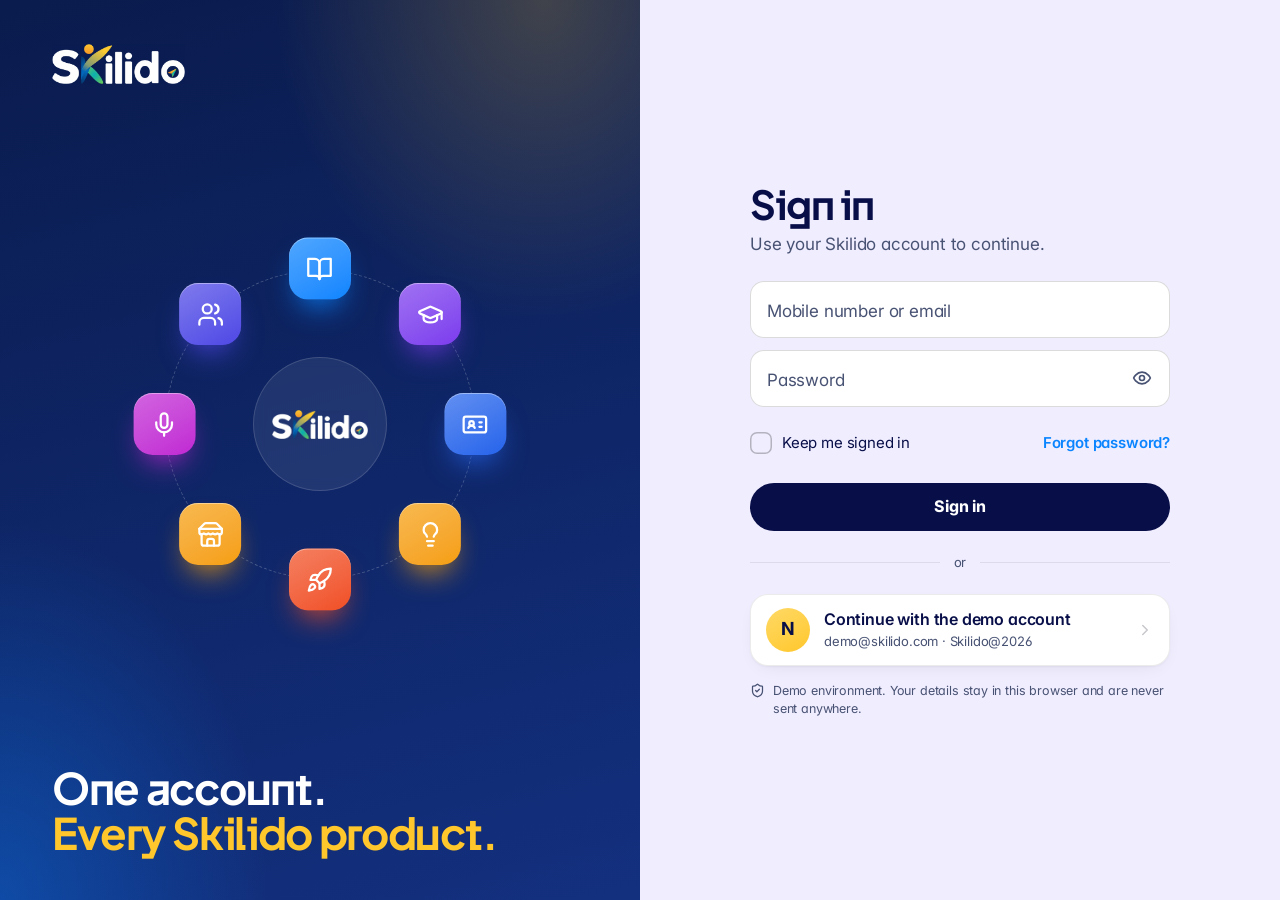
==== commit 9e1604c5: "Recreate Skilido reference layouts with generated illustration assets" ====
--- a/index.html
+++ b/index.html
@@ -11,7 +11,8 @@
 <link rel="preconnect" href="https://fonts.googleapis.com">
 <link rel="preconnect" href="https://fonts.gstatic.com" crossorigin>
 <link href="https://fonts.googleapis.com/css2?family=Inter:opsz,wght@14..32,400..800&family=Plus+Jakarta+Sans:wght@600;700;800&display=swap" rel="stylesheet">
-<link rel="stylesheet" href="styles.css?v=66">
+<link rel="stylesheet" href="styles.css?v=89">
+<link rel="stylesheet" href="reference.css?v=89">
 </head>
 <body>
 <a class="skip" href="#screen">Skip to content</a>
@@ -78,6 +79,6 @@
 
 <div class="wash" id="wash" hidden><span class="wash-ic" id="wash-ic"></span><b id="wash-name"></b></div>
 <div class="toast" id="toast" role="status" aria-live="polite" hidden></div>
-<script src="app.js?v=66" defer></script>
+<script src="app.js?v=89" defer></script>
 </body>
 </html>
--- a/styles.css
+++ b/styles.css
@@ -975,3 +975,544 @@
   .ring { --p: var(--to); }
   .rv:not(.in) { opacity: 1; transform: none; }
 }
+
+/* ================= reference artwork, blended into the page ================= */
+:root {
+  --m-out: cubic-bezier(0.32, 0.72, 0, 1);      /* entrances, presses */
+  --m-move: cubic-bezier(0.77, 0, 0.175, 1);    /* moves in place */
+  --m-pop: cubic-bezier(0.34, 1.56, 0.64, 1);   /* playful overshoot for objects */
+  --t-press: 150ms; --t-move: 300ms; --t-pop: 450ms;
+}
+.art { display: block; width: 100%; height: 100%; object-fit: cover; user-select: none; -webkit-user-drag: none; }
+/* ambient float (sine-like ease), paused off screen by JS */
+.float { animation: floatY 6s ease-in-out infinite; }
+.float.f2 { animation-duration: 7.2s; animation-delay: -2.4s; }
+.float.paused { animation-play-state: paused; }
+@keyframes floatY { 0%, 100% { translate: 0 0; } 50% { translate: 0 -8px; } }
+@keyframes picIn { from { opacity: 0; transform: translateY(18px) scale(.96); } }
+
+/* ---------- sparkles & confetti: decoration only ---------- */
+.deco { position: absolute; inset: 0; z-index: -1; pointer-events: none; overflow: hidden; }
+.deco i { position: absolute; border-radius: 50%; opacity: .7; }
+.deco .d1 { width: 10px; height: 10px; left: 6%; top: 12%; background: #FFC72C; }
+.deco .d2 { width: 7px; height: 7px; left: 42%; top: 8%; background: #F472B6; }
+.deco .d3 { width: 12px; height: 12px; left: 30%; bottom: 10%; background: #60A5FA; }
+.deco .d4 { width: 8px; height: 8px; right: 6%; bottom: 18%; background: #34D399; }
+.deco .d5 { width: 14px; height: 6px; border-radius: 4px; left: 50%; bottom: 22%; background: #A78BFA; rotate: 30deg; }
+.deco .st { width: auto; height: auto; border-radius: 0; opacity: 1; color: #FFC72C; animation: twinkle 3.4s ease-in-out infinite; }
+.deco .st .ic { width: 20px; height: 20px; fill: currentColor; stroke: #E0A100; stroke-width: 1; }
+.deco .s-a { right: 44%; top: 14%; }
+.deco .s-b { right: 5%; top: 10%; animation-delay: -1.2s; }
+.deco .s-b .ic { width: 14px; height: 14px; }
+@keyframes twinkle { 0%, 100% { scale: 1; opacity: 1; } 50% { scale: .6; opacity: .5; } }
+
+/* ---------- home hero ---------- */
+.hello { display: inline-flex; align-items: center; gap: 8px; margin-bottom: 12px; padding: 6px 12px 6px 6px; border-radius: 999px; background: rgba(255, 255, 255, .8); box-shadow: 0 6px 16px -10px rgba(11, 24, 70, .35); font-size: 13.5px; font-weight: 600; color: #3B4466; animation: rise .5s var(--m-out) both; }
+.hello .av-s { width: 26px; height: 26px; border-radius: 50%; overflow: hidden; flex-shrink: 0; }
+.hx { background: radial-gradient(55% 80% at 82% 60%, #FFF1CF, transparent 70%), radial-gradient(60% 80% at 0% 100%, #DCE8FF, transparent 70%), linear-gradient(135deg, #FFFDF7, #F3F0FF); }
+.hx-art { align-items: center; height: auto; padding: 0 0 8px; margin: 6px -20px 0; }
+.hx-pic { position: relative; display: block; width: min(100%, 460px); aspect-ratio: 610 / 280; }
+.hx-pic .art { animation: picIn .8s var(--m-out) .12s both;
+  -webkit-mask-image: radial-gradient(ellipse 54% 56% at 50% 50%, #000 72%, transparent 100%); mask-image: radial-gradient(ellipse 54% 56% at 50% 50%, #000 72%, transparent 100%); }
+.hx-floor { bottom: 2px; }
+@media (min-width: 768px) { .hx-art { height: 260px; margin: 0; padding: 0; } }
+@media (min-width: 1100px) { .hx-art { height: 300px; } .hx-pic { width: min(100%, 580px); } }
+
+/* ---------- Explore tiles: floating 3D icons ---------- */
+.ext .pc-art { width: 82px; height: 60px; display: flex; align-items: center; justify-content: center; overflow: visible; border-radius: 0; box-shadow: none;
+  filter: drop-shadow(0 10px 10px color-mix(in srgb, var(--c) 40%, transparent)); transition: transform var(--t-pop) var(--m-pop), filter var(--t-move) var(--m-out); }
+.ic3d { width: auto; height: auto; max-width: 100%; max-height: 100%; object-fit: contain; transform: none; }
+.ext { transition: transform var(--t-move) var(--m-out), box-shadow var(--t-move) var(--m-out), background-color var(--t-move); }
+.ext::after { content: ""; position: absolute; inset: 0; border-radius: inherit; pointer-events: none; box-shadow: inset 0 0 0 2px color-mix(in srgb, var(--c) 35%, transparent); opacity: 0; transition: opacity var(--t-move); }
+.ext:active .pc-art { transform: scale(1.08, .9); transition-duration: 120ms; }
+@media (min-width: 1100px) { .ext .pc-art { width: 96px; height: 70px; } }
+@media (hover: hover) and (pointer: fine) {
+  .ext:hover .pc-art { transform: translateY(-6px) rotate(-6deg) scale(1.08); filter: drop-shadow(0 18px 14px color-mix(in srgb, var(--c) 45%, transparent)); }
+  .ext:hover::after { opacity: 1; }
+  .ext:hover .gi { transform: none; }
+}
+.ex-grid .ext.rv:not(.in) { transform: translateY(20px) scale(.95); }
+
+/* ---------- next activity rocket ---------- */
+.na-pic { grid-area: i; position: relative; width: 66px; height: 66px; border-radius: 20px; flex-shrink: 0; display: grid; place-items: center; background: radial-gradient(circle at 30% 25%, #FFF, #FFE3CC); }
+.na-pic .art { width: 82%; height: 82%; object-fit: contain; filter: drop-shadow(0 6px 6px rgba(242, 107, 29, .35)); transition: transform var(--t-pop) var(--m-pop); }
+@media (hover: hover) and (pointer: fine) { .nextact:hover .na-pic .art { transform: translate(4px, -5px) rotate(-8deg); } }
+
+/* thumbnail with a cut-out object */
+.thumb-cut { width: 64px; height: 64px; flex-shrink: 0; border-radius: 18px; display: grid; place-items: center; background: radial-gradient(circle at 30% 25%, #fff, color-mix(in srgb, var(--c) 22%, #fff)); }
+.thumb-cut .art { width: 80%; height: 80%; object-fit: contain; filter: drop-shadow(0 6px 6px color-mix(in srgb, var(--c) 35%, transparent)); transition: transform var(--t-pop) var(--m-pop); }
+@media (hover: hover) and (pointer: fine) { .prow:hover .thumb-cut .art { transform: translate(3px, -4px) rotate(-8deg); } }
+
+/* ---------- product heroes: illustration bleeds into the banner ---------- */
+.phx-art:has(img) .ray, .phx-art:has(img) .spark { display: none; }
+.phx:has(.hero-pic) { padding-bottom: 0; }
+.phx:has(.hero-pic) .phx-art { height: 230px; margin: 10px -20px 0; }
+.hero-pic { position: absolute; inset: 0; }
+.hero-pic .art { animation: picIn .8s var(--m-out) .1s both;
+  -webkit-mask-image: linear-gradient(to bottom, transparent 0, #000 34%); mask-image: linear-gradient(to bottom, transparent 0, #000 34%); }
+.pass-pics { position: absolute; inset: 0; display: flex; align-items: flex-end; justify-content: center; }
+.pp-boy { position: relative; height: 100%; flex: 1 1 auto; min-width: 0; max-width: 62%; }
+.pp-boy .art { animation: picIn .8s var(--m-out) both;
+  -webkit-mask-image: radial-gradient(ellipse 60% 62% at 50% 55%, #000 55%, transparent 100%); mask-image: radial-gradient(ellipse 60% 62% at 50% 55%, #000 55%, transparent 100%); }
+.pp-book { position: relative; flex: 0 0 auto; align-self: center; height: 70%; aspect-ratio: 200 / 214; margin: 0 18px 0 24px; rotate: 8deg; filter: drop-shadow(0 22px 20px rgba(11, 24, 70, .45)); }
+.pp-book .art { object-fit: contain; animation: bookIn .9s var(--m-pop) .2s both; }
+@keyframes bookIn { from { opacity: 0; transform: translateY(30px) rotate(-14deg) scale(.85); } }
+@media (min-width: 768px) {
+  .phx:has(.hero-pic), .phx:has(.pass-pics) { padding-top: 40px; padding-bottom: 40px; }
+  .phx:has(.hero-pic) .phx-copy, .phx:has(.pass-pics) .phx-copy { position: relative; z-index: 1; }
+  .phx:has(.hero-pic) .phx-art, .phx:has(.pass-pics) .phx-art { position: absolute; right: 0; top: 0; bottom: 0; width: 50%; height: auto; margin: 0; transform: none; }
+  .hero-pic .art { -webkit-mask-image: linear-gradient(to right, transparent 0, #000 38%); mask-image: linear-gradient(to right, transparent 0, #000 38%); }
+  .pass-pics { justify-content: flex-end; padding-right: 4%; }
+  .pp-boy { max-width: 58%; }
+  .pp-boy .art { -webkit-mask-image: linear-gradient(to right, transparent 0, #000 42%), linear-gradient(to top, transparent 0, #000 0); mask-image: linear-gradient(to right, transparent 0, #000 42%); }
+  .pp-book { height: 78%; }
+}
+@media (min-width: 1100px) { .phx:has(.hero-pic), .phx:has(.pass-pics) { min-height: 320px; } }
+
+/* ---------- photos inside cards (these are meant to read as thumbnails) ---------- */
+.thumb-pic { width: 64px; height: 64px; flex-shrink: 0; border-radius: 18px; overflow: hidden; box-shadow: 0 10px 18px -12px rgba(11, 24, 70, .5); }
+.cls-photo { overflow: hidden; background: none; }
+.cls-photo::after { display: none; }
+.cls-photo .badge-live { position: absolute; left: 6px; top: 6px; z-index: 1; }
+.avatar-pic { overflow: hidden; background: none; box-shadow: 0 0 0 4px #fff, 0 10px 20px -10px rgba(11, 24, 70, .5); }
+.rec-photo, .vid-photo { padding: 0; overflow: hidden; background: none; }
+.vid-photo .vid-play { display: none; }
+.xs-photo { overflow: hidden; background: none; }
+.rec-photo .art, .vid-photo .art, .thumb-pic .art, .cls-photo .art { transition: transform 400ms var(--m-out); }
+@media (hover: hover) and (pointer: fine) {
+  .rec:hover .rec-photo .art, .vid:hover .vid-photo .art, .crow:hover .thumb-pic .art, .cls:hover .cls-photo .art { transform: scale(1.06); }
+}
+
+/* ---------- premium details ---------- */
+/* primary CTA: light sweep on hover */
+.btn-sun { overflow: hidden; }
+.btn-sun::after { content: ""; position: absolute; inset: 0; background: linear-gradient(100deg, transparent 30%, rgba(255, 255, 255, .7) 50%, transparent 70%); translate: -120% 0; pointer-events: none; }
+@media (hover: hover) and (pointer: fine) { .btn-sun:hover::after { translate: 120% 0; transition: translate 700ms var(--m-out); } }
+/* My Skilido icons give a small wiggle on hover */
+@media (hover: hover) and (pointer: fine) { .mys:hover .mys-ic { animation: wiggle 500ms var(--m-out); } }
+@keyframes wiggle { 30% { rotate: -10deg; scale: 1.08; } 60% { rotate: 6deg; } }
+
+@media (prefers-reduced-motion: reduce) {
+  .float, .deco .st { animation: none; }
+  .btn-sun::after { display: none; }
+}
+
+/* ================= PAGES v3 · built from the six page designs =================
+   Motion tokens (see "reference artwork" block): --m-out entrances/presses,
+   --m-move in-place moves, --m-pop playful object overshoot.
+   Press 120–150ms · hover 150–300ms · objects 450ms · bars 900ms once. */
+
+/* touch feel: no grey flash, no double-tap delay */
+html { -webkit-tap-highlight-color: transparent; }
+a, button, [role="tab"], [role="radio"] { touch-action: manipulation; }
+.c3:focus-visible, .l3:focus-visible, .tool3:focus-visible, .na2:focus-visible { outline: 3px solid #2563EB; outline-offset: 3px; }
+
+/* buttons */
+.btn-glass { --b: rgba(255, 255, 255, .88); --f: var(--navy-ink, #0B1846); background: rgba(255, 255, 255, .88); color: #0B1846; backdrop-filter: blur(10px); -webkit-backdrop-filter: blur(10px); box-shadow: 0 10px 24px -16px rgba(11, 24, 70, .45), inset 0 0 0 1px rgba(255, 255, 255, .9); }
+.prod .btn-glass { color: #1D4ED8; }
+.btn-glass .ic { width: 18px; height: 18px; }
+.ic-solid { fill: currentColor; }
+.btn .ic { transition: transform var(--t-press) var(--m-out); }
+@media (hover: hover) and (pointer: fine) { .btn:hover .ic:last-child { transform: translateX(3px); } }
+
+/* yellow rays beside headings */
+.rays { position: relative; display: inline-block; flex-shrink: 0; width: 20px; height: 22px; }
+.rays::before, .rays::after { content: ""; position: absolute; width: 4px; border-radius: 4px; background: #FFC72C; }
+.rays::before { left: 4px; top: 1px; height: 12px; rotate: -28deg; }
+.rays::after { left: 12px; top: 8px; height: 9px; rotate: -62deg; }
+.rays-r { scale: -1 1; }
+.rays-w::before, .rays-w::after { background: #FFD54A; }
+
+/* section heads */
+.sec3 { margin-top: 30px; }
+.sh3 { display: flex; flex-wrap: wrap; align-items: center; gap: 4px 14px; margin: 0 2px 14px; }
+.sh3 h2 { display: flex; align-items: center; gap: 8px; font-family: var(--display); font-weight: 800; font-size: 25px; letter-spacing: -.03em; line-height: 1.15; color: #0B1846; }
+.sh3 p { font-size: 15px; color: #4B5563; }
+.sh3 .grade, .sh3 .tlink { margin-left: auto; }
+.sh3-c { flex-direction: column; text-align: center; gap: 4px; }
+.sh3-c h2 { justify-content: center; }
+@media (min-width: 900px) { .sh3 h2 { font-size: 32px; } .sh3 p { font-size: 16px; } }
+
+/* ---------- 3D card ---------- */
+.grid3 { display: grid; gap: 12px; }
+.c3 { --mx: 50%; --my: 0%; position: relative; isolation: isolate; overflow: hidden; display: grid; grid-template-columns: minmax(0, 1fr) auto; grid-template-areas: "obj obj" "t go"; align-items: end; gap: 10px 8px; padding: 14px 14px 14px 16px; border: 0; border-radius: 24px; color: inherit; font: inherit; text-align: left; cursor: pointer; width: 100%;
+  background: linear-gradient(160deg, color-mix(in srgb, var(--c) 17%, #fff), color-mix(in srgb, var(--c) 5%, #fff) 72%);
+  box-shadow: 0 1px 2px rgba(11, 24, 70, .04), 0 18px 32px -26px color-mix(in srgb, var(--c) 75%, #0B1846), inset 0 0 0 1px rgba(255, 255, 255, .95);
+  transition: transform var(--t-move) var(--m-out), box-shadow var(--t-move) var(--m-out); }
+.c3::before { content: ""; position: absolute; inset: 0; z-index: -1; opacity: 0; transition: opacity var(--t-move); background: radial-gradient(180px circle at var(--mx) var(--my), rgba(255, 255, 255, .95), transparent 70%); }
+.c3::after { content: ""; position: absolute; inset: 0; z-index: -1; background: rgba(11, 24, 70, .05); opacity: 0; transition: opacity 120ms; }
+.c3:active::after { opacity: 1; }
+.c3-obj { grid-area: obj; display: flex; align-items: center; justify-content: center; height: 80px; }
+.c3-obj .art { width: auto; height: 100%; max-width: 100%; object-fit: contain; filter: drop-shadow(0 12px 12px color-mix(in srgb, var(--c) 32%, transparent)); transition: transform var(--t-pop) var(--m-pop); }
+.c3:active .c3-obj .art { transform: scale(1.07, .9); transition-duration: 120ms; transition-timing-function: var(--m-out); }
+.c3-t { grid-area: t; display: grid; gap: 3px; min-width: 0; }
+.c3-t b { font-size: 16px; font-weight: 800; letter-spacing: -.015em; line-height: 1.2; color: #0B1846; }
+.c3-t small { font-size: 12.5px; line-height: 1.35; color: #4B5563; }
+.go3 { grid-area: go; position: relative; width: 34px; height: 34px; flex-shrink: 0; border-radius: 50%; display: grid; place-items: center; background: #fff; color: var(--c); box-shadow: 0 6px 14px -8px color-mix(in srgb, var(--c) 70%, #0B1846), inset 0 0 0 1px color-mix(in srgb, var(--c) 18%, transparent); transition: transform var(--t-press) var(--m-out), background-color var(--t-press), color var(--t-press); }
+.go3 .ic { width: 16px; height: 16px; stroke-width: 2.4; }
+@media (hover: hover) and (pointer: fine) {
+  .c3:hover { transform: translateY(-4px); box-shadow: 0 2px 4px rgba(11, 24, 70, .04), 0 26px 40px -26px color-mix(in srgb, var(--c) 80%, #0B1846), inset 0 0 0 1px #fff; }
+  .c3:hover::before { opacity: 1; }
+  .c3:hover .c3-obj .art { transform: translateY(-6px) rotate(-5deg) scale(1.06); }
+  .c3:hover .go3, .l3:hover .go3, .tool3:hover .go3, .prow:hover .go3 { background: var(--c); color: #fff; transform: translateX(2px); }
+}
+.g-explore, .g-my, .g-quick { grid-template-columns: repeat(2, minmax(0, 1fr)); }
+.g-quick > :last-child { grid-column: 1 / -1; }
+.g-quick > :last-child .c3-obj { justify-content: flex-start; }
+@media (min-width: 768px) {
+  .g-explore { grid-template-columns: repeat(4, minmax(0, 1fr)); gap: 14px; }
+  .g-quick { grid-template-columns: repeat(5, minmax(0, 1fr)); gap: 14px; }
+  .g-quick > :last-child { grid-column: auto; }
+  .g-quick > :last-child .c3-obj { justify-content: center; }
+  .c3 { padding: 18px 16px 16px 18px; }
+  .c3-obj { height: 96px; }
+}
+@media (min-width: 900px) { .g-my { grid-template-columns: repeat(4, minmax(0, 1fr)); gap: 14px; } }
+@media (min-width: 1100px) { .g-explore .c3-obj { height: 112px; } .c3-t b { font-size: 18px; } .c3-t small { font-size: 13.5px; } .go3 { width: 38px; height: 38px; } }
+
+/* ---------- home hero ---------- */
+.hx2 { position: relative; isolation: isolate; overflow: hidden; display: grid; margin-top: 16px; padding: 22px 20px 0; border-radius: 32px;
+  background: radial-gradient(55% 90% at 88% 45%, #E9DCFF, transparent 70%), radial-gradient(50% 70% at 0% 100%, #DCE8FF, transparent 72%), linear-gradient(135deg, #FFFFFF, #F2EDFF);
+  box-shadow: 0 1px 2px rgba(11, 24, 70, .04), 0 30px 60px -44px rgba(76, 29, 149, .55), inset 0 0 0 1px rgba(255, 255, 255, .9); }
+.hx2-copy { position: relative; z-index: 1; min-width: 0; }
+.hx2 h1 { font-family: var(--display); font-weight: 800; font-size: 40px; line-height: 1.04; letter-spacing: -.04em; color: #0B1846; animation: rise .6s var(--m-out) .05s both; }
+.hx2-sub { margin-top: 12px; font-size: 16.5px; color: #3B4466; animation: rise .6s var(--m-out) .12s both; }
+.hello-sp { width: 15px; height: 15px; color: #F5B300; fill: #FFC72C; }
+.ctas2 { display: flex; flex-wrap: wrap; gap: 12px; margin-top: 20px; animation: rise .6s var(--m-out) .2s both; }
+.trust { list-style: none; display: flex; flex-wrap: wrap; gap: 12px 18px; margin-top: 20px; animation: rise .6s var(--m-out) .28s both; }
+.trust li { display: flex; align-items: center; gap: 8px; max-width: 160px; font-size: 13px; font-weight: 600; line-height: 1.25; color: #3B4466; }
+.tr-ic { width: 34px; height: 34px; flex-shrink: 0; border-radius: 50%; display: grid; place-items: center; color: var(--c); background: #fff; box-shadow: 0 6px 14px -8px var(--c), inset 0 0 0 1px color-mix(in srgb, var(--c) 18%, transparent); }
+.tr-ic .ic { width: 17px; height: 17px; }
+.hx2-art { position: relative; margin: 14px -20px 0; }
+.hx2-art .art { height: auto; animation: picIn .9s var(--m-out) .15s both;
+  -webkit-mask-image: linear-gradient(to bottom, transparent 0, #000 20%); mask-image: linear-gradient(to bottom, transparent 0, #000 20%); }
+@media (min-width: 900px) {
+  .hx2 { grid-template-columns: minmax(0, .95fr) minmax(0, 1.05fr); align-items: center; padding: 40px 0 0 44px; }
+  .hx2-copy { padding-bottom: 40px; }
+  .hx2 h1 { font-size: 54px; }
+  .hx2-art { margin: 0; align-self: end; }
+  .hx2-art .art { -webkit-mask-image: linear-gradient(to right, transparent 0, #000 16%), linear-gradient(to bottom, transparent 0, #000 22%); -webkit-mask-composite: source-in; mask-image: linear-gradient(to right, transparent 0, #000 16%), linear-gradient(to bottom, transparent 0, #000 22%); mask-composite: intersect; }
+}
+@media (min-width: 1200px) { .hx2 h1 { font-size: 64px; } .hx2-sub { font-size: 19px; } }
+
+/* ---------- next activity ---------- */
+.na2 { position: relative; isolation: isolate; overflow: hidden; display: grid; grid-template-columns: auto minmax(0, 1fr); grid-template-areas: "pic t" "p p" "b b"; gap: 14px; align-items: center; margin-top: 22px; padding: 16px; border-radius: 28px;
+  background: radial-gradient(70% 130% at 55% 0%, #EDE2FF, transparent 62%), linear-gradient(120deg, #F8F3FF, #EEF2FF);
+  box-shadow: 0 1px 2px rgba(11, 24, 70, .04), 0 22px 40px -32px rgba(76, 29, 149, .6), inset 0 0 0 1px rgba(255, 255, 255, .95); transition: transform var(--t-move) var(--m-out), box-shadow var(--t-move) var(--m-out); }
+.na2-pic { grid-area: pic; width: 72px; height: 72px; border-radius: 22px; display: grid; place-items: center; background: linear-gradient(160deg, #FFF6EE, #FFE0C7); box-shadow: 0 12px 22px -14px rgba(234, 88, 12, .6), inset 0 0 0 1px #fff; }
+.na2-pic .art { width: 80%; height: 80%; object-fit: contain; transition: transform var(--t-pop) var(--m-pop); }
+.na2-t { grid-area: t; display: grid; gap: 2px; min-width: 0; }
+.na2-t small { display: flex; align-items: center; gap: 4px; font-size: 13px; font-weight: 700; color: #EA580C; }
+.na2-t small .rays { scale: .8; }
+.na2-t b { font-family: var(--display); font-size: 20px; font-weight: 800; letter-spacing: -.025em; line-height: 1.2; color: #0B1846; }
+.na2-t > span { font-size: 13.5px; color: #4B5563; }
+.na2-art { display: none; }
+.na2-p { grid-area: p; display: flex; align-items: center; gap: 12px; padding: 12px 16px; border-radius: 999px; background: rgba(255, 255, 255, .85); box-shadow: inset 0 0 0 1px rgba(255, 255, 255, .9); }
+.na2-p em { font-style: normal; font-size: 15px; font-weight: 800; color: #15803D; font-variant-numeric: tabular-nums; }
+.na2 .btn { grid-area: b; }
+@media (hover: hover) and (pointer: fine) { .na2:hover { transform: translateY(-2px); } .na2:hover .na2-pic .art { transform: translate(4px, -6px) rotate(-8deg); } }
+@media (min-width: 768px) { .na2 { grid-template-columns: auto minmax(0, 1fr) minmax(180px, 260px) auto; grid-template-areas: "pic t p b"; padding: 18px 20px; } }
+@media (min-width: 1200px) {
+  .na2 { grid-template-columns: auto minmax(0, 1fr) 150px minmax(200px, 280px) auto; grid-template-areas: "pic t art p b"; }
+  .na2-art { grid-area: art; display: block; height: 110px; margin: -12px 0; }
+  .na2-art .art { object-fit: contain; filter: drop-shadow(0 14px 14px rgba(124, 58, 237, .3)); }
+  .na2-pic { width: 88px; height: 88px; border-radius: 26px; }
+}
+
+/* progress bar that fills once, then follows changes */
+.bar3 { position: relative; flex: 1; display: block; height: 10px; border-radius: 99px; background: rgba(11, 24, 70, .08); overflow: hidden; }
+.bar3 > span { display: block; height: 100%; width: var(--w); border-radius: inherit; background: linear-gradient(90deg, #4ADE80, #16A34A); transform-origin: left; animation: barIn .9s var(--m-move) .25s both; transition: width var(--t-move) var(--m-move); }
+@keyframes barIn { from { transform: scaleX(0); } }
+
+/* ---------- Learn: programme rows, classes, stats, Three Ls ---------- */
+.prow .go3 { grid-area: auto; }
+.prow-bar .bar3 { flex: 1; }
+.panel3 { overflow: hidden; isolation: isolate; background: linear-gradient(145deg, rgba(255, 255, 255, .96), rgba(245, 240, 255, .94)); }
+.panel3 > .sh3 { margin-bottom: 14px; }
+.panel3 .sh3 h2 { font-size: 22px; }
+@media (min-width: 900px) { .panel3 .sh3 h2 { font-size: 28px; } }
+.cls3 { display: grid; grid-template-columns: 92px minmax(0, 1fr); gap: 12px 14px; align-items: center; padding: 12px; border-radius: 22px; background: linear-gradient(135deg, color-mix(in srgb, var(--c) 10%, #fff), #fff 80%); box-shadow: 0 14px 28px -24px color-mix(in srgb, var(--c) 80%, #0B1846), inset 0 0 0 1px rgba(255, 255, 255, .95); }
+.cls3 .btn { grid-column: 1 / -1; }
+.cls3-pic { position: relative; width: 92px; height: 92px; border-radius: 20px; overflow: hidden; box-shadow: 0 12px 20px -14px rgba(11, 24, 70, .5); }
+.cls3-pic .art { object-fit: cover; transition: transform 400ms var(--m-out); }
+.cls3-obj { box-shadow: none; overflow: visible; }
+.cls3-obj .art { object-fit: contain; filter: drop-shadow(0 12px 14px rgba(192, 38, 211, .35)); }
+@media (hover: hover) and (pointer: fine) { .cls3:hover .cls3-pic .art { transform: scale(1.05); } }
+@media (min-width: 1100px) { .cls3 { grid-template-columns: 110px minmax(0, 1fr) auto; } .cls3 .btn { grid-column: auto; } .cls3-pic { width: 110px; height: 110px; } }
+
+.stats3 { display: grid; gap: 4px; margin-top: 16px; padding: 12px 18px; border-radius: 28px; background: linear-gradient(120deg, #F3F7FF, #F6EFFF); box-shadow: 0 1px 2px rgba(11, 24, 70, .04), 0 18px 36px -30px rgba(37, 99, 235, .5), inset 0 0 0 1px #fff; }
+.stats3 > div { display: flex; align-items: center; gap: 14px; padding: 8px 0; }
+.st3-obj { width: 66px; height: 58px; flex-shrink: 0; }
+.st3-obj .art { object-fit: contain; filter: drop-shadow(0 10px 10px rgba(37, 99, 235, .22)); }
+.stats3 b { display: block; font-family: var(--display); font-size: 34px; font-weight: 800; line-height: 1; letter-spacing: -.03em; color: #1D4ED8 !important; font-variant-numeric: tabular-nums; }
+.stats3 small { font-size: 14px; color: #3B4466; }
+@media (min-width: 768px) { .stats3 { grid-template-columns: repeat(3, minmax(0, 1fr)); padding: 14px 24px; } .stats3 > div + div { border-left: 1px solid rgba(11, 24, 70, .08); padding-left: 20px; } .stats3 b { font-size: 44px; } .st3-obj { width: 84px; height: 72px; } }
+
+.g-three { grid-template-columns: minmax(0, 1fr); }
+@media (min-width: 900px) { .g-three { grid-template-columns: repeat(3, minmax(0, 1fr)); gap: 14px; } }
+.l3 { position: relative; display: grid; grid-template-columns: auto minmax(0, 1fr); gap: 14px; align-items: start; padding: 18px 18px 56px; border-radius: 24px; background: linear-gradient(140deg, color-mix(in srgb, var(--c) 8%, #fff), #fff 70%); box-shadow: 0 1px 2px rgba(11, 24, 70, .04), 0 18px 32px -28px color-mix(in srgb, var(--c) 70%, #0B1846), inset 0 0 0 1px #fff; transition: transform var(--t-move) var(--m-out); }
+.l3 b { font-size: 19px; font-weight: 800; color: #0B1846; }
+.l3 p { margin-top: 4px; font-size: 14px; line-height: 1.45; color: #4B5563; }
+.l3 .go3 { position: absolute; right: 14px; bottom: 14px; }
+.l3 .gi { transition: transform var(--t-pop) var(--m-pop); }
+@media (hover: hover) and (pointer: fine) { .l3:hover { transform: translateY(-3px); } .l3:hover .gi { transform: rotate(-6deg) scale(1.06); } }
+
+/* ---------- Stories: steps, StoryBox tools, rehearse band ---------- */
+.g-steps { list-style: none; grid-template-columns: minmax(0, 1fr); margin-top: 16px; }
+.step3 { --c: #2563EB; position: relative; display: grid; grid-template-columns: minmax(0, 1fr) auto; grid-template-areas: "n obj" "t obj"; align-items: center; gap: 6px 10px; min-height: 108px; padding: 14px 14px 14px 16px; border-radius: 22px; background: linear-gradient(140deg, color-mix(in srgb, var(--c) 9%, #fff), #fff 75%); box-shadow: 0 1px 2px rgba(11, 24, 70, .04), 0 16px 30px -26px color-mix(in srgb, var(--c) 70%, #0B1846), inset 0 0 0 1px #fff; }
+.step3:nth-child(1) { --c: #0EA5E9; } .step3:nth-child(2) { --c: #16A34A; } .step3:nth-child(3) { --c: #2563EB; } .step3:nth-child(4) { --c: #F97316; } .step3:nth-child(5) { --c: #A855F7; }
+.step3.now { background: #fff; box-shadow: 0 0 0 2px #2563EB, 0 20px 34px -22px #2563EB; }
+.s3-n { grid-area: n; width: 30px; height: 30px; border-radius: 50%; display: grid; place-items: center; font-size: 14px; font-weight: 800; color: var(--c); background: #fff; box-shadow: inset 0 0 0 1.5px color-mix(in srgb, var(--c) 40%, #fff); }
+.step3.ok .s3-n { background: #22C55E; color: #fff; box-shadow: 0 6px 12px -6px #16A34A; }
+.step3.now .s3-n { background: #2563EB; color: #fff; }
+.s3-n .ic { width: 15px; height: 15px; stroke-width: 3; }
+.s3-t { grid-area: t; display: grid; gap: 2px; min-width: 0; }
+.s3-t b { font-family: var(--display); font-size: 19px; font-weight: 800; letter-spacing: -.02em; color: #0B1846; }
+.s3-t small { font-size: 13px; color: #4B5563; line-height: 1.35; }
+.s3-obj { grid-area: obj; width: 84px; height: 84px; }
+.s3-obj .art { object-fit: contain; filter: drop-shadow(0 12px 12px color-mix(in srgb, var(--c) 30%, transparent)); }
+.step3.now .s3-obj { animation: floatY 5s ease-in-out infinite; }
+@media (min-width: 600px) { .g-steps { grid-template-columns: repeat(2, minmax(0, 1fr)); } }
+@media (min-width: 1000px) { .g-steps { grid-template-columns: repeat(5, minmax(0, 1fr)); gap: 12px; } .step3 { grid-template-areas: "n obj" "t t"; align-items: start; } .s3-obj { width: 72px; height: 72px; } }
+
+.g-tools { grid-template-columns: repeat(2, minmax(0, 1fr)); }
+.tool3 { --c: #7C3AED; display: grid; grid-template-columns: 48px minmax(0, 1fr); align-items: center; gap: 10px; min-height: 64px; padding: 8px 10px; border: 0; border-radius: 18px; color: inherit; font: inherit; text-align: left; cursor: pointer; background: #fff; box-shadow: 0 1px 2px rgba(11, 24, 70, .04), 0 12px 24px -20px rgba(11, 24, 70, .45), inset 0 0 0 1px color-mix(in srgb, var(--c) 10%, transparent); transition: transform var(--t-move) var(--m-out), background-color var(--t-press); }
+.tool3:nth-child(5n+1) { --c: #0A84FF; } .tool3:nth-child(5n+2) { --c: #7C3AED; } .tool3:nth-child(5n+3) { --c: #F97316; } .tool3:nth-child(5n+4) { --c: #16A34A; } .tool3:nth-child(5n+5) { --c: #DB2777; }
+.tool3-obj { width: 48px; height: 46px; }
+.tool3-obj .art { object-fit: contain; transition: transform var(--t-pop) var(--m-pop); }
+.tool3 b { font-size: 13.5px; font-weight: 700; line-height: 1.25; color: #0B1846; }
+.tool3 .go3 { grid-area: auto; display: none; width: 30px; height: 30px; }
+.tool3:active { background: color-mix(in srgb, var(--c) 6%, #fff); }
+.tool3:active .tool3-obj .art { transform: scale(1.08, .9); transition-duration: 120ms; }
+@media (hover: hover) and (pointer: fine) { .tool3:hover { transform: translateY(-2px); } .tool3:hover .tool3-obj .art { transform: rotate(-8deg) scale(1.08); } }
+@media (min-width: 600px) { .tool3 { grid-template-columns: 52px minmax(0, 1fr) auto; padding: 10px 12px 10px 10px; } .tool3 .go3 { display: grid; } .tool3-obj { width: 52px; height: 48px; } }
+@media (min-width: 768px) { .g-tools { grid-template-columns: repeat(3, minmax(0, 1fr)); } }
+@media (min-width: 1100px) { .g-tools { grid-template-columns: repeat(5, minmax(0, 1fr)); } }
+
+.band3 { position: relative; isolation: isolate; overflow: hidden; display: grid; grid-template-columns: auto minmax(0, 1fr); gap: 14px 18px; align-items: center; margin-top: 26px; padding: 18px; border-radius: 28px; color: #fff;
+  background: radial-gradient(80% 140% at 100% 0%, #60A5FA, transparent 60%), linear-gradient(120deg, #1D4ED8, #2563EB 55%, #4F46E5); box-shadow: 0 26px 46px -30px #1D4ED8; }
+.prod .band3 h2 { display: flex; align-items: center; gap: 8px; color: #fff; font-family: var(--display); font-size: 22px; font-weight: 800; letter-spacing: -.025em; }
+.band3 p { font-size: 14.5px; color: rgba(255, 255, 255, .88); margin-top: 2px; }
+.band3-obj { width: 72px; height: 66px; }
+.band3-obj .art { object-fit: contain; filter: drop-shadow(0 14px 14px rgba(0, 0, 0, .3)); }
+.band3 .btn { grid-column: 1 / -1; justify-self: start; }
+.band3 .deco i:not(.st) { opacity: .35; }
+@media (min-width: 768px) { .band3 { grid-template-columns: auto minmax(0, 1fr) auto; padding: 18px 26px; } .band3 .btn { grid-column: auto; } .band3-obj { width: 104px; height: 92px; } .prod .band3 h2 { font-size: 28px; } }
+
+/* ---------- illustrated banner for inner tabs ---------- */
+.pbx3 { position: relative; isolation: isolate; overflow: hidden; display: grid; grid-template-columns: minmax(0, 1fr) auto; align-items: center; gap: 12px; min-height: 124px; margin-top: 16px; padding: 18px 16px 18px 20px; border-radius: 28px;
+  background: radial-gradient(70% 130% at 100% 0%, color-mix(in srgb, var(--c) 24%, #fff), transparent 62%), linear-gradient(135deg, #fff, var(--t));
+  box-shadow: 0 1px 2px rgba(11, 24, 70, .04), 0 22px 40px -32px color-mix(in srgb, var(--c) 70%, #0B1846), inset 0 0 0 1px rgba(255, 255, 255, .95); }
+.pbx3 h1 { font-family: var(--display); font-weight: 800; font-size: 28px; letter-spacing: -.035em; line-height: 1.1; animation: rise .5s var(--m-out) both; }
+.pbx3 p { margin-top: 4px; font-size: 14.5px; color: #4B5563; animation: rise .5s var(--m-out) .06s both; }
+.pbx3-art { width: 96px; height: 88px; display: grid; place-items: center; }
+.pbx3-art .art { object-fit: contain; filter: drop-shadow(0 14px 14px color-mix(in srgb, var(--c) 30%, transparent)); animation: picIn .8s var(--m-pop) .1s both; }
+@media (min-width: 768px) { .pbx3 { min-height: 168px; padding: 26px 34px; } .pbx3 h1 { font-size: 40px; } .pbx3 p { font-size: 16px; } .pbx3-art { width: 170px; height: 132px; } }
+
+/* home tasks: weekly summary */
+.wk3 { display: grid; grid-template-columns: 64px minmax(0, 1fr); gap: 14px; align-items: center; }
+.wk3-obj { width: 64px; height: 64px; } .wk3-obj .art { object-fit: contain; }
+.wk3-t { display: grid; gap: 6px; min-width: 0; }
+.wk3-t b { font-size: 17px; font-weight: 800; }
+.wk3-t small { font-size: 13px; color: #4B5563; }
+
+/* ---------- product heroes with a full scene ---------- */
+.phx:has(.hero-scene) { padding-bottom: 0; }
+.phx:has(.hero-scene) .phx-art { height: auto; margin: 14px -20px 0; transform: none; }
+.hero-scene { position: relative; inset: auto; display: block; border-radius: 0; box-shadow: none; }
+.hero-scene .art { height: auto; -webkit-mask-image: linear-gradient(to bottom, transparent 0, #000 22%); mask-image: linear-gradient(to bottom, transparent 0, #000 22%); }
+.phx .ctas .btn-glass { min-height: 48px; }
+@media (min-width: 768px) {
+  .phx:has(.hero-scene) { padding: 40px 36px; min-height: 300px; }
+  .phx:has(.hero-scene) .phx-copy { position: relative; z-index: 1; max-width: 48%; }
+  .phx:has(.hero-scene) .phx-art { position: absolute; right: 0; top: 0; bottom: 0; width: 54%; margin: 0; }
+  .hero-scene { position: absolute; inset: 0; }
+  .hero-scene .art { height: 100%; object-fit: contain; object-position: right bottom;
+    -webkit-mask-image: linear-gradient(to right, transparent 0, #000 18%), linear-gradient(to bottom, transparent 0, #000 24%); -webkit-mask-composite: source-in;
+    mask-image: linear-gradient(to right, transparent 0, #000 18%), linear-gradient(to bottom, transparent 0, #000 24%); mask-composite: intersect; }
+  .phx:has(.hero-scene) .phx-art { width: 54%; }
+  .phx:has(.hero-scene) .phx-copy { max-width: 50%; }
+  .phx:has(.hero-scene) .phx-copy h1 { font-size: 40px; }
+}
+@media (min-width: 1100px) { .phx:has(.hero-scene) { min-height: 330px; padding: 46px 52px; } .phx:has(.hero-scene) .phx-copy h1 { font-size: 48px; } }
+
+/* LifeLab hero object */
+.art-obj { width: 170px; height: 170px; }
+.art-obj .art { object-fit: contain; filter: drop-shadow(0 22px 22px rgba(245, 158, 11, .35)); }
+
+/* ---------- Ayati: illustrated panel heads, expert session ---------- */
+.has-art .p3-art { position: absolute; right: 12px; top: 8px; z-index: 0; width: 92px; height: 64px; }
+.has-art .p3-art .art { object-fit: contain; filter: drop-shadow(0 12px 12px rgba(124, 58, 237, .3)); }
+.has-art .panel-h, .has-art > .muted { position: relative; z-index: 1; padding-right: 100px; }
+.has-art .panel-h .rays { margin-left: 2px; }
+.xs-obj { display: none; }
+@media (min-width: 1100px) {
+  .has-art .p3-art { width: 150px; height: 94px; }
+  .has-art .panel-h, .has-art > .muted { padding-right: 160px; }
+  .xsess { grid-template-columns: auto minmax(0, 1fr) 200px auto; }
+  .xsess .btn { grid-column: auto; }
+  .xs-obj { display: block; height: 120px; }
+  .xs-obj .art { object-fit: contain; filter: drop-shadow(0 16px 16px rgba(124, 58, 237, .3)); }
+}
+
+@media (prefers-reduced-motion: reduce) {
+  .step3.now .s3-obj, .bar3 > span { animation: none; }
+}
+
+/* ---------- inner-tab extras: how-it-works cards, next badges ---------- */
+.g-how { grid-template-columns: minmax(0, 1fr); }
+.how3 { --c: #7C3AED; position: relative; display: grid; grid-template-columns: 64px minmax(0, 1fr); grid-template-areas: "obj b" "obj p"; align-items: center; gap: 2px 14px; padding: 14px 16px 14px 14px; border-radius: 22px; color: inherit;
+  background: linear-gradient(140deg, color-mix(in srgb, var(--c) 9%, #fff), #fff 75%); box-shadow: 0 1px 2px rgba(11, 24, 70, .04), 0 16px 30px -26px color-mix(in srgb, var(--c) 70%, #0B1846), inset 0 0 0 1px #fff; transition: transform var(--t-move) var(--m-out); }
+.how3-obj { grid-area: obj; width: 64px; height: 60px; }
+.how3-obj .art { object-fit: contain; filter: drop-shadow(0 10px 10px color-mix(in srgb, var(--c) 28%, transparent)); transition: transform var(--t-pop) var(--m-pop); }
+.how3-n { position: absolute; left: 10px; top: 8px; width: 22px; height: 22px; border-radius: 50%; display: grid; place-items: center; font-size: 11.5px; font-weight: 800; color: #fff; background: var(--c); box-shadow: 0 4px 10px -4px var(--c); }
+.how3 b { grid-area: b; align-self: end; font-size: 16px; font-weight: 800; color: #0B1846; }
+.how3 p { grid-area: p; align-self: start; font-size: 13.5px; line-height: 1.4; color: #4B5563; }
+a.how3:active { background: color-mix(in srgb, var(--c) 6%, #fff); }
+@media (hover: hover) and (pointer: fine) { a.how3:hover { transform: translateY(-3px); } a.how3:hover .how3-obj .art { transform: rotate(-6deg) scale(1.06); } }
+@media (min-width: 700px) {
+  .g-how { grid-template-columns: repeat(auto-fit, minmax(200px, 1fr)); gap: 14px; }
+  .how3 { grid-template-columns: minmax(0, 1fr); grid-template-areas: "obj" "b" "p"; align-items: start; gap: 4px; padding: 18px; }
+  .how3-obj { width: 88px; height: 80px; margin-bottom: 6px; }
+  .how3-n { left: auto; right: 14px; top: 14px; width: 26px; height: 26px; font-size: 12.5px; }
+}
+
+.g-next { grid-template-columns: minmax(0, 1fr); }
+.nxb { display: grid; grid-template-columns: 72px minmax(0, 1fr); gap: 14px; align-items: center; padding: 14px; border-radius: 22px; color: inherit; background: linear-gradient(140deg, color-mix(in srgb, var(--c) 10%, #fff), #fff 75%); box-shadow: 0 1px 2px rgba(11, 24, 70, .04), 0 16px 30px -26px color-mix(in srgb, var(--c) 70%, #0B1846), inset 0 0 0 1px #fff; transition: transform var(--t-move) var(--m-out); }
+.nxb-obj { width: 72px; height: 66px; filter: grayscale(.35); opacity: .9; transition: filter var(--t-move); }
+.nxb-obj .art { object-fit: contain; }
+.nxb-t { display: grid; gap: 2px; min-width: 0; }
+.nxb-t b { font-size: 16px; font-weight: 800; color: #0B1846; }
+.nxb-t small { font-size: 13px; color: #4B5563; }
+@media (hover: hover) and (pointer: fine) { .nxb:hover { transform: translateY(-3px); } .nxb:hover .nxb-obj { filter: none; } }
+@media (min-width: 900px) { .g-next { grid-template-columns: repeat(3, minmax(0, 1fr)); gap: 14px; } }
+
+/* ================= Assessments, quiz dialog, LifeLab challenges ================= */
+/* quiz cards */
+.g-quiz { grid-template-columns: minmax(0, 1fr); }
+.qcard { --c: #7C3AED; position: relative; display: grid; grid-template-columns: 76px minmax(0, 1fr); grid-template-areas: "obj tag" "obj b" "obj s" "best best" "btn btn"; align-items: center; gap: 2px 14px; padding: 16px; border-radius: 24px;
+  background: linear-gradient(150deg, color-mix(in srgb, var(--c) 12%, #fff), #fff 72%); box-shadow: 0 1px 2px rgba(11, 24, 70, .04), 0 18px 32px -26px color-mix(in srgb, var(--c) 70%, #0B1846), inset 0 0 0 1px #fff; }
+.qcard-obj { grid-area: obj; width: 76px; height: 72px; }
+.qcard-obj .art { object-fit: contain; filter: drop-shadow(0 12px 12px color-mix(in srgb, var(--c) 30%, transparent)); transition: transform var(--t-pop) var(--m-pop); }
+.qcard .tag { grid-area: tag; justify-self: start; }
+.qcard b { grid-area: b; font-size: 18px; font-weight: 800; color: #0B1846; line-height: 1.2; }
+.qcard > small { grid-area: s; font-size: 13px; color: #4B5563; }
+.qcard-best { grid-area: best; display: flex; align-items: center; gap: 8px; margin-top: 10px; font-size: 13px; font-weight: 600; color: #3B4466; }
+.qcard .btn { grid-area: btn; margin-top: 10px; }
+@media (hover: hover) and (pointer: fine) { .qcard:hover .qcard-obj .art { transform: rotate(-6deg) scale(1.06); } }
+@media (min-width: 768px) { .g-quiz { grid-template-columns: repeat(3, minmax(0, 1fr)); gap: 14px; } }
+
+/* stars */
+.qstars { display: inline-flex; gap: 2px; }
+.qstars i { display: grid; color: #D4D4D8; }
+.qstars i .ic { width: 16px; height: 16px; fill: currentColor; stroke: none; }
+.qstars i.on { color: #FBBF24; }
+.qstars.big i .ic { width: 46px; height: 46px; }
+.qstars.big i.on { animation: starPop .5s var(--m-pop) both; animation-delay: calc(var(--k) * 140ms + 120ms); }
+@keyframes starPop { from { opacity: 0; transform: scale(.4) rotate(-30deg); } }
+
+/* self-check */
+.scx { display: grid; gap: 10px; margin-bottom: 14px; }
+.scx-row { display: grid; grid-template-columns: auto minmax(0, 1fr); grid-template-areas: "ic b" "o o"; align-items: center; gap: 10px 12px; padding: 12px; border-radius: 18px; background: #fff; box-shadow: inset 0 0 0 1px rgba(11, 24, 70, .06); }
+.scx-row b { grid-area: b; font-size: 15.5px; font-weight: 800; color: #0B1846; }
+.scx-opts { grid-area: o; display: grid; grid-template-columns: repeat(3, minmax(0, 1fr)); gap: 6px; }
+.scx-o { min-height: 44px; padding: 6px 8px; border-radius: 14px; font: inherit; font-size: 13px; font-weight: 700; line-height: 1.2; color: #3B4466; background: #F4F5FA; border: 0; cursor: pointer; transition: background-color var(--t-press), color var(--t-press), transform var(--t-press) var(--m-out); }
+.scx-o:active { transform: scale(.96); }
+.scx-o[aria-checked="true"] { color: #fff; background: var(--c); box-shadow: 0 8px 16px -10px var(--c); }
+@media (min-width: 900px) { .scx-row { grid-template-columns: auto 200px minmax(0, 1fr); grid-template-areas: "ic b o"; } }
+
+/* practice activities */
+.g-pact { grid-template-columns: minmax(0, 1fr); }
+.pact { grid-template-columns: 70px minmax(0, 1fr); }
+.pact-obj { width: 70px; height: 66px; }
+.pact-obj .art { object-fit: contain; filter: drop-shadow(0 10px 10px color-mix(in srgb, var(--c) 28%, transparent)); }
+@media (min-width: 900px) { .g-pact { grid-template-columns: repeat(2, minmax(0, 1fr)); gap: 14px; } }
+
+/* quiz dialog: bottom sheet on phones, centred card on larger screens */
+.qz { position: fixed; inset: auto 0 0 0; width: 100%; max-width: none; max-height: 92svh; margin: 0; padding: 0; border: 0; border-radius: 28px 28px 0 0; background: #fff; color: #0B1846; box-shadow: 0 -20px 60px -20px rgba(11, 24, 70, .45); overflow: auto; }
+.qz[open] { animation: sheetUp 300ms var(--m-out) both; }
+.qz::backdrop { background: rgba(11, 24, 70, .45); backdrop-filter: blur(3px); animation: fadeIn 300ms var(--m-out) both; }
+@keyframes sheetUp { from { transform: translateY(40px); opacity: 0; } }
+@keyframes fadeIn { from { opacity: 0; } }
+@media (min-width: 700px) {
+  .qz { inset: 0; margin: auto; width: min(560px, calc(100% - 48px)); height: fit-content; border-radius: 28px; }
+  .qz[open] { animation: dlgIn 260ms var(--m-out) both; }
+  @keyframes dlgIn { from { transform: scale(.96); opacity: 0; } }
+}
+.qz-in { padding: 18px 18px calc(18px + env(safe-area-inset-bottom)); }
+.qz-h { display: grid; grid-template-columns: 52px minmax(0, 1fr) 44px; align-items: center; gap: 12px; }
+.qz-obj { width: 52px; height: 50px; } .qz-obj .art { object-fit: contain; }
+.qz-h small { display: block; font-size: 12.5px; font-weight: 700; color: var(--c); }
+.qz-h b { font-family: var(--display); font-size: 20px; font-weight: 800; letter-spacing: -.02em; }
+.qz-x { width: 44px; height: 44px; border: 0; border-radius: 50%; display: grid; place-items: center; background: #F4F5FA; color: #3B4466; cursor: pointer; }
+.qz-x .ic { width: 18px; height: 18px; }
+.qz-prog { display: flex; align-items: center; gap: 12px; margin: 16px 0 6px; font-size: 13px; font-weight: 700; color: #4B5563; white-space: nowrap; }
+.qz-prog .bar3 > span { animation: none; background: linear-gradient(90deg, color-mix(in srgb, var(--c) 70%, #fff), var(--c)); }
+.qz-body { animation: qIn 220ms var(--m-out) both; }
+@keyframes qIn { from { opacity: 0; transform: translateX(14px); } }
+.qz-q { margin: 10px 0 14px; font-size: 19px; font-weight: 800; line-height: 1.3; }
+.qz-opts { display: grid; gap: 10px; }
+.qz-o { display: flex; align-items: center; gap: 12px; width: 100%; min-height: 56px; padding: 10px 14px; border: 0; border-radius: 16px; font: inherit; font-size: 16px; font-weight: 600; text-align: left; color: #0B1846; background: #F4F5FA; box-shadow: inset 0 0 0 1.5px transparent; cursor: pointer; transition: background-color var(--t-press), box-shadow var(--t-press), transform var(--t-press) var(--m-out); }
+.qz-l { width: 30px; height: 30px; flex-shrink: 0; border-radius: 50%; display: grid; place-items: center; font-size: 13px; font-weight: 800; background: #fff; color: var(--c); }
+.qz-o:active:not(:disabled) { transform: scale(.98); }
+@media (hover: hover) and (pointer: fine) { .qz-o:hover:not(:disabled) { box-shadow: inset 0 0 0 1.5px var(--c); } }
+.qz-o:disabled { cursor: default; }
+.qz-o.ok { background: #DCFCE7; box-shadow: inset 0 0 0 1.5px #16A34A; }
+.qz-o.ok .qz-l { background: #16A34A; color: #fff; }
+.qz-o.no { background: #FFE4E6; box-shadow: inset 0 0 0 1.5px #E11D48; animation: shake 360ms var(--m-out); }
+.qz-o.no .qz-l { background: #E11D48; color: #fff; }
+.qz-fb { min-height: 24px; margin-top: 12px; display: flex; align-items: center; gap: 6px; font-size: 15px; font-weight: 700; }
+.qz-fb.good { color: #15803D; } .qz-fb.try { color: #9F1239; }
+.qz-fb .ic { width: 18px; height: 18px; stroke-width: 3; }
+.qz-f { margin-top: 14px; display: grid; }
+.qz-f.two { grid-template-columns: 1fr 1fr; gap: 10px; }
+.qz-f .btn[hidden] { display: none; }
+.qz-res { display: grid; justify-items: center; gap: 6px; padding: 22px 0 6px; text-align: center; }
+.qz-score { font-family: var(--display); font-size: 30px; font-weight: 800; }
+.qz-res p { font-size: 15.5px; color: #3B4466; }
+
+/* Ayati hero object */
+.art-cap { width: 230px; height: 160px; }
+
+/* ---------- LifeLab ---------- */
+.stars3 { position: relative; display: grid; grid-template-columns: 76px minmax(0, 1fr); gap: 12px 16px; align-items: center; margin-top: 16px; padding: 18px; border-radius: 28px;
+  background: radial-gradient(70% 120% at 0% 0%, #FFF3C4, transparent 60%), linear-gradient(135deg, #FFFBEB, #FFF3E0); box-shadow: 0 1px 2px rgba(11, 24, 70, .04), 0 22px 40px -30px rgba(245, 158, 11, .7), inset 0 0 0 1px #fff; }
+.stars3-obj { width: 76px; height: 76px; } .stars3-obj .art { object-fit: contain; filter: drop-shadow(0 12px 12px rgba(245, 158, 11, .4)); }
+.stars3-t { display: grid; gap: 4px; min-width: 0; }
+.stars3-t > small { font-size: 13px; color: #78350F; }
+.stars3-t > b { font-family: var(--display); font-size: 24px; font-weight: 800; letter-spacing: -.02em; color: #0B1846; }
+.stars3-t .bar3 > span { background: linear-gradient(90deg, #FCD34D, #F59E0B); }
+.stars3-h { grid-column: 1 / -1; list-style: none; display: grid; gap: 6px; }
+.stars3-h li { display: flex; align-items: center; justify-content: space-between; gap: 10px; padding: 8px 12px; border-radius: 14px; background: rgba(255, 255, 255, .8); font-size: 14px; font-weight: 600; }
+.stars3-h small { display: block; font-size: 12px; font-weight: 500; color: #6B7280; }
+.stars3-h em { font-style: normal; font-weight: 800; color: #B45309; white-space: nowrap; }
+@media (min-width: 900px) { .stars3 { grid-template-columns: 96px minmax(0, 1fr) minmax(260px, 340px); padding: 20px 24px; } .stars3-obj { width: 96px; height: 96px; } .stars3-h { grid-column: auto; } .stars3-t > b { font-size: 30px; } }
+
+.g-ch { grid-template-columns: minmax(0, 1fr); }
+@media (min-width: 700px) { .g-ch { grid-template-columns: repeat(2, minmax(0, 1fr)); gap: 14px; } }
+@media (min-width: 1100px) { .g-ch { grid-template-columns: repeat(3, minmax(0, 1fr)); } }
+.ch3 { --c: #F59E0B; position: relative; display: flex; flex-direction: column; overflow: hidden; border-radius: 24px; background: #fff; box-shadow: 0 1px 2px rgba(11, 24, 70, .04), 0 18px 34px -26px color-mix(in srgb, var(--c) 70%, #0B1846), inset 0 0 0 1px rgba(11, 24, 70, .05); transition: transform var(--t-move) var(--m-out); }
+.ch3-pic { position: relative; display: grid; place-items: center; height: 150px; overflow: hidden; background: radial-gradient(80% 100% at 30% 10%, color-mix(in srgb, var(--c) 22%, #fff), color-mix(in srgb, var(--c) 45%, #fff)); }
+.ch3-pic.is-photo .art { object-fit: cover; transition: transform 400ms var(--m-out); }
+.ch3-pic.is-obj .art { width: auto; height: 78%; object-fit: contain; filter: drop-shadow(0 16px 16px color-mix(in srgb, var(--c) 45%, transparent)); transition: transform var(--t-pop) var(--m-pop); }
+.ch3-tag { position: absolute; left: 12px; top: 12px; padding: 4px 10px; border-radius: 999px; font-size: 12px; font-weight: 800; color: color-mix(in srgb, var(--c) 75%, #000); background: rgba(255, 255, 255, .94); box-shadow: 0 4px 12px -6px rgba(0, 0, 0, .3); }
+.ch3-stars { position: absolute; right: 12px; top: 12px; display: inline-flex; align-items: center; gap: 4px; padding: 4px 10px 4px 7px; border-radius: 999px; font-size: 13px; font-weight: 800; color: #78350F; background: #FEF3C7; box-shadow: 0 4px 12px -6px rgba(180, 83, 9, .6); }
+.ch3-stars .ic { width: 15px; height: 15px; fill: #F59E0B; stroke: none; }
+.ch3-stars.earned { background: #DCFCE7; color: #166534; } .ch3-stars.earned .ic { fill: #16A34A; }
+.ch3-b { display: flex; flex-direction: column; align-items: flex-start; gap: 4px; flex: 1; padding: 14px 16px 16px; }
+.ch3-b > b { font-size: 17px; font-weight: 800; line-height: 1.25; color: #0B1846; }
+.ch3-b > small { font-size: 13px; color: #4B5563; }
+.ch3-dl { display: flex; flex-wrap: wrap; align-items: center; gap: 6px 10px; margin-top: 6px; font-size: 13.5px; font-weight: 700; color: #0B1846; }
+.ch3-dl > .ic { width: 15px; height: 15px; color: var(--c); }
+.ch3-dl.ok { color: #15803D; } .ch3-dl.ok .ic { color: #16A34A; }
+.ch3-due { display: inline-flex; align-items: center; gap: 4px; padding: 2px 8px; border-radius: 999px; font-size: 12px; font-weight: 700; color: #3B4466; background: #F1F5F9; }
+.ch3-due .ic { width: 13px; height: 13px; }
+.ch3-due.soon { color: #9A3412; background: #FFEDD5; }
+.ch3-steps { font-size: 12px; color: #6B7280; }
+.ch3 .seg4 { margin-top: 8px; }
+.ch3 .idea { margin-top: 6px; }
+.ch3 .btn { align-self: stretch; margin-top: auto; }
+.ch3-b > .btn { margin-top: 12px; }
+.ch3 [data-submit][aria-pressed="true"], .ch3 [data-joinch][aria-pressed="true"] { background: #16A34A; box-shadow: 0 10px 22px -12px #16A34A; }
+@media (hover: hover) and (pointer: fine) { .ch3:hover { transform: translateY(-3px); } .ch3:hover .ch3-pic.is-photo .art { transform: scale(1.05); } .ch3:hover .ch3-pic.is-obj .art { transform: translateY(-4px) rotate(-5deg) scale(1.05); } }
+@media (prefers-reduced-motion: reduce) { .qz[open], .qz::backdrop, .qz-body, .qstars.big i.on, .qz-o.no { animation: none; } }
--- a/reference.css
+++ b/reference.css
@@ -0,0 +1,420 @@
+/* Reference-aligned design layer. All text, navigation and controls remain live HTML. */
+:root {
+  --bg:#f0edff; --ink:#080e48; --navy:#080e48; --navy-ink:#080e48;
+  --ink-2:#343b60; --muted:#485273; --font:"Inter",sans-serif;
+  --display:"Plus Jakarta Sans","Inter",sans-serif;
+  --surface-shadow:0 12px 22px -14px #7770c36b,inset 0 0 0 1.5px #ffffffed;
+}
+body { background:radial-gradient(ellipse at 15% 42%,#fbedff9c,transparent 48%),radial-gradient(ellipse at 96% 18%,#cfdfffad,transparent 48%),#f0edff; color:var(--ink); }
+.shell { position:relative; isolation:isolate; }
+.shell::before,.shell::after { content:""; position:fixed; z-index:-1; pointer-events:none; width:420px; height:400px; border-radius:50%; bottom:-230px; background:linear-gradient(140deg,#d9c4ff99,#c9dcff99); }
+.shell::before { left:-170px; } .shell::after { right:-160px; }
+.gbar { background:#f8f7ffce; box-shadow:0 1px 0 #ffffff9c; }
+.gbar-in,.lnav-in { max-width:1480px; }
+.dash,.pane { max-width:1592px; padding-inline:28px; }
+.dash { --navy-ink:#080e48; }
+.g-back { display:none!important; }
+.g-logo { flex-shrink:0; }
+.g-end { flex-shrink:0; }
+.gnav { min-width:0; }
+.btn { min-height:48px; gap:10px; font-weight:750; line-height:1.2; text-align:center; }
+.btn-sun { color:#080e48; background:linear-gradient(#ffdf36,#ffc400 75%,#ffb900); box-shadow:inset 0 1px 1px #fff8,0 4px 0 -1px #e6a800,0 10px 18px -9px #ffa70099; }
+.btn-glass { color:#111450; background:linear-gradient(#fff,#f5f2ff); box-shadow:var(--surface-shadow); }
+.btn .ic { flex-shrink:0; width:21px; height:21px; }
+.btn:hover { filter:brightness(1.025); }
+.ctas,.ctas2 { align-items:center; }
+.hx2,.phx { background:radial-gradient(ellipse at 28% 5%,#fff9 0,transparent 48%),linear-gradient(120deg,#e3dcff,#fbecfa 44%,#c1d9ff); box-shadow:inset 0 0 0 1.5px #ffffffcf,0 18px 38px -34px #8272cc; }
+.hx2 { margin-top:16px; }
+.hx2 h1,.phx-copy h1 { color:#080e48; letter-spacing:-.04em; }
+.hx2-sub,.phx-copy p { color:#3b4366; }
+.hx2-art,.hero-pic,.hero-scene { animation:none!important; transform:none!important; }
+.hx2-art .art,.hero-scene .art { animation:none; }
+.hello { font-weight:600; }
+.trust li { font-weight:500; color:#1e2756; }
+.deco .d1,.deco .d2,.deco .d3,.deco .d4,.deco .d5 { display:none; }
+.deco .st { animation:none; }
+.sec3 { margin-top:26px; }
+.sh3 h2 { color:#080e48; }
+.sh3 p { color:#424b6c; }
+.c3 { align-content:start; grid-template-columns:minmax(0,1fr); grid-template-areas:"obj" "t"; padding:18px 24px 54px; border-radius:28px; box-shadow:var(--surface-shadow); background:linear-gradient(140deg,color-mix(in srgb,var(--c) 17%,white),color-mix(in srgb,var(--c) 7%,white)); }
+.c3-t { align-self:start; }
+.c3-t b { font-family:var(--display); color:#080e48; font-weight:800; }
+.c3-t small { color:#35426b; }
+.c3 .go3 { position:absolute; right:18px; bottom:18px; }
+.go3 { width:40px; height:40px; background:linear-gradient(#fff,#ffffffe0); }
+.go3 .ic { width:23px; height:23px; stroke-width:2; }
+.c3-obj .art { filter:drop-shadow(0 7px 5px #7d75a32b); }
+.c3:hover .c3-obj .art { transform:translateY(-3px); }
+.g-explore { gap:14px; }
+.g-explore .c3 { min-height:256px; }
+.g-explore .c3-t b { font-size:20px; }
+.g-explore .c3-t small { font-size:14px; }
+.g-my .c3 { min-height:205px; }
+.g-my .c3-t small { padding-right:32px; }
+.platform-links { display:flex; justify-content:center; flex-wrap:wrap; gap:14px; margin-top:26px; }
+.platform-links a { display:inline-flex; align-items:center; justify-content:center; gap:8px; min-height:44px; padding:8px 18px; border-radius:24px; background:#ffffffb5; color:#494179; font-size:14px; }
+.na2 { border-radius:52px; box-shadow:inset 0 0 0 1.5px #fff,0 15px 30px -25px #9380d5; background:linear-gradient(120deg,#ede2fc,#f8efff 43%,#d6d4ff); }
+.na2-p { box-shadow:none; }
+.urow2 { box-shadow:var(--surface-shadow); background:#ffffffd9; }
+.panel,.stats3 { background:linear-gradient(125deg,#ffffffb8,#f7f3ffd9); box-shadow:var(--surface-shadow); }
+.panel-h { color:#080e48; }
+.duo { align-items:stretch; }
+.prow,.todo,.crow { background:#ffffffc9; }
+.prow-t b,.todo-t b { color:#080e48; }
+.cls3 { box-shadow:inset 0 0 0 2px #fff,0 9px 16px -15px #7060ab; background:linear-gradient(135deg,color-mix(in srgb,var(--c) 13%,white),color-mix(in srgb,var(--c) 6%,white)); }
+.cls3 .btn { min-width:145px; }
+.stats3 { border-radius:52px; }
+.stats3 b { color:#0872ff; }
+.l3 { padding:24px 50px 24px 28px; box-shadow:var(--surface-shadow); background:linear-gradient(135deg,color-mix(in srgb,var(--c) 12%,white),color-mix(in srgb,var(--c) 4%,white)); }
+.l3 .go3 { right:14px; bottom:20px; }
+.step3 { box-shadow:var(--surface-shadow); background:linear-gradient(125deg,color-mix(in srgb,var(--c) 10%,white),color-mix(in srgb,var(--c) 5%,white)); }
+.step3.now { box-shadow:inset 0 0 0 2px #0784ff,0 12px 24px -15px #0784ff80; }
+.step3.now .s3-obj { animation:none; }
+.s3-n { width:36px; height:36px; font-size:18px; }
+.step3.ok .s3-n { background:linear-gradient(#e7ffe7,#bfeccf); color:green; }
+.tool3 { box-shadow:var(--surface-shadow); background:linear-gradient(135deg,color-mix(in srgb,var(--c) 10%,white),color-mix(in srgb,var(--c) 5%,white)); }
+.tool3 b { color:#080e48; }
+.tool3 .go3 { width:34px; height:34px; }
+.band3 { background:linear-gradient(175deg,#83caff,#1260ff 55%,#1830ad); box-shadow:inset 0 0 0 1.5px #ffffffb3,0 4px 0 -1px #0874ff,0 18px 28px -22px #233ea6; }
+.story-library { margin-top:28px; padding:20px; border-radius:24px; background:#ffffffb5; }
+.story-library summary { display:flex; justify-content:space-between; gap:12px; align-items:center; cursor:pointer; min-height:44px; font-weight:700; }
+.story-library[open] summary { margin-bottom:18px; }
+.iam-sw { background:#ffffffe0; }
+.iam-pill,.seg2-pill { background:linear-gradient(165deg,#b064ff,#6814df); }
+.vid { position:relative; padding:6px 6px 18px; background:#fff; box-shadow:var(--surface-shadow); text-align:left; }
+.vid-art { border-radius:18px; overflow:hidden; }
+.vid > b { display:block; margin:12px 38px 0 12px; }
+.vid > small { display:none; }
+.vid .vid-arrow { position:absolute; right:10px; bottom:10px; width:32px; height:32px; background:#f3e8ff; color:#8124ef; }
+.rtile { background:linear-gradient(140deg,color-mix(in srgb,var(--c) 13%,white),color-mix(in srgb,var(--c) 6%,white)); box-shadow:var(--surface-shadow); }
+.xsess { background:linear-gradient(120deg,#f1dfff,#f5e5fb,#e4d2fa); }
+.xsess .badge-live { position:static; justify-self:start; }
+.xsess .btn { white-space:nowrap; }
+.float { animation:none; }
+:focus-visible { outline:3px solid #136cdb; outline-offset:4px; }
+@media(min-width:768px) {
+  .g-explore { grid-template-columns:repeat(3,minmax(0,1fr)); }
+  .c3-t b { font-size:21px; }
+  .c3-t small { font-size:15px; }
+  .g-my .c3-obj { height:122px; }
+  .g-steps { grid-template-columns:repeat(3,minmax(0,1fr)); }
+  .step3 { min-height:148px; }
+  .band3 { border-radius:50px; }
+}
+@media(min-width:1100px) {
+  :root { --gbar:76px; }
+  .gbar-in { gap:30px; padding-inline:24px; }
+  .g-logo img { height:40px; width:auto; }
+  .gnav { padding:5px; gap:2px; background:#e9e7f2c9; }
+  .gl { padding-inline:20px; min-height:46px; font-size:16px; gap:10px; }
+  .gl .ic { width:22px; height:22px; }
+  .g-end { gap:14px; }
+  .me .av { width:43px; height:43px; font-size:18px; }
+  .lnav-in { min-height:72px; padding-block:9px; }
+  .ln-t { font-size:24px; gap:16px; }
+  .ln-t .gi { width:40px; height:40px; }
+  .lt { font-size:17px; min-height:44px; padding-inline:22px; }
+  .lt .ic { width:21px; height:21px; }
+  .lpill { height:44px; }
+  .ln-demo { font-size:14px; padding:5px 14px; }
+  .hx2 { min-height:432px; grid-template-columns:46% 54%; padding:30px 0 0 64px; border-radius:80px; }
+  .hx2-copy { padding-bottom:34px; z-index:2; }
+  .hx2 h1 { font-size:clamp(46px,4.25vw,72px); white-space:nowrap; margin-top:8px; }
+  .hx2-sub { font-size:22px; white-space:nowrap; }
+  .hello { padding:9px 18px 9px 10px; font-size:18px; margin-bottom:14px; }
+  .hello .av-s { width:32px; height:32px; }
+  .ctas2 { margin-top:24px; gap:20px; }
+  .btn-lg { min-height:58px; font-size:20px; padding-inline:28px; }
+  .trust { margin-top:34px; gap:20px; flex-wrap:nowrap; }
+  .trust li { max-width:168px; font-size:14px; gap:10px; }
+  .tr-ic { width:42px; height:42px; }
+  .tr-ic .ic { width:24px; height:24px; }
+  .hx2-art { align-self:stretch; display:flex; align-items:flex-end; }
+  .hx2-art .art { width:100%; height:100%; object-fit:cover; object-position:right bottom; }
+  .g-explore { grid-template-columns:repeat(6,minmax(0,1fr)); }
+  .g-explore .c3 { min-height:256px; padding:18px 22px 50px; }
+  .g-explore .c3-obj { height:104px; }
+  .g-explore .c3-t b { font-size:20px; white-space:nowrap; }
+  .g-explore .c3-t small { font-size:14px; }
+  .sh3 h2 { font-size:36px; }
+  .sh3-c h2 { font-size:42px; }
+  .sh3 p { font-size:19px; }
+  .sh3 { margin-bottom:20px; gap:8px 24px; }
+  .na2 { min-height:176px; padding:24px 34px 24px 50px; grid-template-columns:112px minmax(0,1fr) 145px minmax(160px,240px) auto; grid-template-areas:"pic t art p b"; gap:24px; margin-top:42px; }
+  .na2-pic { width:112px; height:112px; border-radius:30px; }
+  .na2-t small { font-size:18px; }
+  .na2-t b { font-size:30px; }
+  .na2-t > span { font-size:18px; }
+  .na2 .btn { min-height:58px; font-size:23px; padding-inline:28px; }
+  .na2-art { display:block; grid-area:art; height:128px; }
+  .na2-p { padding:18px 20px; gap:14px; }
+  .na2-p em { font-size:22px; }
+  .na2-p .bar3 { height:16px; }
+  .g-my .c3 { min-height:208px; padding:12px 28px 22px; }
+  .g-my .c3-obj { height:115px; }
+  .g-my .c3-t b { font-size:23px; }
+  .g-my .c3-t small { font-size:18px; }
+  .g-my .go3 { bottom:22px; }
+  .urow2 { min-height:68px; padding-inline:32px; border-radius:24px; }
+  .urow2 b { font-size:19px; }
+  .urow2 small { font-size:16px; }
+  .urow2 .when { font-size:18px; }
+  .phx,.phx:has(.hero-scene),.phx:has(.hero-pic) { min-height:320px; margin-top:20px; border-radius:64px; padding:32px 6.5%; display:block; }
+  .phx-copy,.phx:has(.hero-scene) .phx-copy { position:relative; z-index:2; width:53%; max-width:53%; }
+  .phx-copy h1,.phx:has(.hero-scene) .phx-copy h1 { font-size:60px; line-height:1.06; }
+  .phx-copy p { margin-top:18px; font-size:22px; }
+  .phx-art,.phx:has(.hero-scene) .phx-art,.phx:has(.hero-pic) .phx-art { position:absolute; right:0; top:0; bottom:0; height:100%; width:56%; margin:0; transform:none; }
+  .hero-scene .art { object-fit:cover; object-position:right bottom; }
+  .phx .ctas { margin-top:20px; gap:20px; }
+  .phx .btn { min-height:54px; font-size:18px; padding-inline:28px; }
+  .g-quick { margin-top:22px; }
+  .g-quick .c3 { min-height:180px; padding:14px 26px 22px; }
+  .g-quick .c3-obj { height:94px; }
+  .g-quick .c3-t b { font-size:22px; }
+  .g-quick .c3-t small { font-size:14px; padding-right:32px; }
+  .g-quick .go3 { bottom:18px; right:16px; }
+  .panel { padding:24px 32px; border-radius:32px; margin-top:24px; }
+  .duo > .panel { margin-top:24px; }
+  .panel-h { font-size:26px; margin-bottom:18px; }
+  .prow { padding:14px 18px; }
+  .prow-t b { font-size:20px; }
+  .prow-t small { font-size:16px; }
+  .prow-bar em { font-size:18px; }
+  .todo { min-height:62px; }
+  .todo-t b { font-size:17px; }
+  .todo-t small { font-size:14px; }
+  #classes { margin-top:32px; padding:26px 36px; border-radius:56px; }
+  #classes .sh3 { gap:4px 20px; }
+  #classes .sh3 h2 { font-size:34px; }
+  #classes .sh3 p { flex-basis:80%; margin-left:50px; font-size:18px; order:2; }
+  #classes .sh3 .tlink { margin-left:auto; }
+  .cls3 { min-height:174px; padding:16px; grid-template-columns:130px minmax(0,1fr) auto; gap:18px; border-radius:36px; }
+  .cls3-pic { width:130px; height:140px; border-radius:26px; }
+  .cls-t b { font-size:25px; line-height:1.2; }
+  .cls-t > span { font-size:20px; }
+  .cls-t small { font-size:17px; }
+  .stats3 { min-height:138px; padding:18px 5%; margin-top:20px; }
+  .stats3 > div { justify-content:center; gap:20px; }
+  .stats3 b { font-size:60px; line-height:1.05; }
+  .stats3 small { font-size:18px; }
+  .st3-obj { width:110px; height:96px; }
+  .l3 { min-height:150px; border-radius:28px; }
+  .l3 b { font-size:25px; }
+  .l3 p { font-size:17px; line-height:1.45; }
+  .g-steps { grid-template-columns:repeat(5,minmax(0,1fr)); gap:12px; }
+  .step3 { min-height:146px; padding:14px 24px; grid-template-areas:"n obj" "t obj"; grid-template-columns:minmax(0,1fr) 95px; align-items:start; border-radius:30px; gap:6px; }
+  .s3-obj { width:95px; height:100px; align-self:end; }
+  .s3-t b { font-size:23px; }
+  .s3-t small { font-size:17px; }
+  .tool3 { min-height:74px; grid-template-columns:66px minmax(0,1fr) 34px; padding:8px 14px; gap:10px; border-radius:22px; }
+  .tool3-obj { width:66px; height:58px; }
+  .tool3 b { font-size:16px; }
+  .band3 { min-height:120px; padding:16px 5%; gap:36px; }
+  .band3-obj { width:130px; height:94px; }
+  .prod .band3 h2 { font-size:34px; }
+  .band3 p { font-size:18px; }
+  .band3 .btn { min-height:56px; font-size:20px; }
+  .prod[data-prod="learn"] .pane:has(.g-steps) .phx { min-height:228px; }
+  .prod[data-prod="learn"] .pane:has(.g-steps) .phx-copy { width:46%; }
+  .prod[data-prod="learn"] .pane:has(.g-steps) .phx-copy h1 { font-size:54px; white-space:nowrap; }
+  .prod[data-prod="learn"] .pane:has(.g-steps) .phx-copy p { font-size:21px; max-width:450px; margin-top:14px; }
+  .prod[data-prod="ayati"] .phx { min-height:368px; }
+  .prod[data-prod="ayati"] .phx-copy { width:54%; max-width:54%; }
+  .brandblk { display:block; }
+  .bb-l { gap:20px; }
+  .bb-n { font-size:48px; }
+  .bb-t { font-size:19px; }
+  .bb-d { display:none; }
+  .bb-r { display:block; margin-top:18px; font-size:47px; white-space:nowrap; }
+  .gi-bb { width:80px; height:80px; border-radius:24px; }
+  .iam { margin:18px 4% 0; }
+  .iam-l { font-size:26px; }
+  .iam-sw button { min-height:76px; }
+  .iam-sw b { font-size:22px; }
+  .iam-sw small { font-size:15px; }
+  .sec-h h2 { font-size:34px; }
+  .sec-h p { font-size:18px; }
+  .vids { gap:16px; }
+  .vid > b { font-size:16px; }
+  .has-art .panel-h { font-size:30px; gap:16px; padding-right:110px; }
+  .has-art .p3-art { width:155px; height:100px; top:8px; }
+  .has-art > .muted { font-size:16px; padding-right:100px; }
+  .has-art .panel-h .gi { flex-shrink:0; }
+  .crow { min-height:96px; }
+  .crow b { font-size:20px; }
+  .crow small { font-size:16px; }
+  .rtile { min-height:140px; padding:16px 10px; border-radius:26px; }
+  .rtile b { font-size:17px; }
+  .xsess { min-height:155px; border-radius:28px; grid-template-columns:130px minmax(0,1fr) 240px auto; }
+  .xs-art { width:125px; height:125px; }
+  .xs-t b { font-size:24px; }
+  .xs-t small { font-size:18px; }
+  .xsess .btn { font-size:22px; min-height:56px; }
+}
+@media(min-width:1100px) and (max-width:1399px) {
+  .gbar-in { gap:20px; }
+  .g-logo img { height:32px; }
+  .gl { padding-inline:14px; font-size:14px; }
+  .g-end { gap:4px; }
+  .hx2 { padding-left:42px; min-height:370px; }
+  .hx2 h1 { font-size:52px; }
+  .hx2-sub { font-size:18px; }
+  .trust { gap:12px; }
+  .trust li { font-size:12px; }
+  .g-explore .c3 { padding-inline:17px; }
+  .g-explore .c3-t b { font-size:17px; }
+  .g-explore .c3-t small { font-size:13px; }
+  .cls3 { grid-template-columns:92px minmax(0,1fr); }
+  .cls3-pic { width:92px; height:102px; }
+  .cls3 .btn { grid-column:2; justify-self:start; }
+  .cls-t b { font-size:21px; }
+  .na2 { grid-template-columns:90px minmax(0,1fr) 200px auto; grid-template-areas:"pic t p b"; gap:18px; padding-inline:28px; }
+  .na2-art { display:none; }
+  .na2-t b { font-size:24px; }
+  .na2-t > span { font-size:15px; }
+  .na2-pic { width:90px; height:90px; }
+  .na2 .btn { font-size:20px; }
+  .phx-copy h1,.phx:has(.hero-scene) .phx-copy h1 { font-size:48px; }
+  .phx-copy p { font-size:19px; }
+  .prod[data-prod="learn"] .pane:has(.g-steps) .phx-copy h1 { font-size:43px; }
+  .prod[data-prod="learn"] .pane:has(.g-steps) .phx-copy p { font-size:18px; }
+  .step3 { padding-inline:16px; grid-template-columns:minmax(0,1fr) 70px; }
+  .s3-obj { width:70px; height:85px; }
+  .s3-t b { font-size:20px; }
+  .s3-t small { font-size:14px; }
+  .tool3 { grid-template-columns:44px minmax(0,1fr) 30px; gap:8px; padding-inline:10px; }
+  .tool3-obj { width:44px; }
+  .tool3 b { font-size:13px; }
+  .bb-n { font-size:39px; }
+  .bb-r { font-size:36px; }
+  .xsess { grid-template-columns:100px minmax(0,1fr) 150px auto; }
+  .xs-art { width:100px; height:110px; }
+  .xs-t b { font-size:20px; }
+  .xsess .btn { font-size:18px; }
+}
+@media(max-width:767px) {
+  .dash,.pane { padding-inline:16px; }
+  .hx2 { padding:24px 22px 0; border-radius:34px; }
+  .hx2 h1 { font-size:38px; line-height:1.12; }
+  .hx2-sub { font-size:16px; }
+  .hx2-art { margin-inline:-22px; max-height:245px; overflow:hidden; }
+  .hx2-art .art { width:100%; object-fit:cover; object-position:center; }
+  .ctas2 { display:grid; grid-template-columns:1fr; gap:12px; }
+  .trust { display:grid; grid-template-columns:1fr; gap:12px; }
+  .trust li { max-width:none; }
+  .g-explore,.g-my { grid-template-columns:repeat(2,minmax(0,1fr)); }
+  .c3 { padding:14px 16px 58px; border-radius:24px; }
+  .g-explore .c3 { min-height:244px; }
+  .g-explore .c3-t b { font-size:17px; }
+  .g-explore .c3-t small { font-size:13px; }
+  .c3 .go3 { right:14px; bottom:12px; }
+  .go3 { width:36px; height:36px; }
+  .g-my .c3-t small { padding-right:0; }
+  .g-my .c3 { min-height:224px; }
+  .tool3 { min-height:76px; grid-template-columns:42px minmax(0,1fr); gap:8px; }
+  .tool3-obj { width:42px; }
+  .tool3 b { font-size:13px; }
+  .g-steps { grid-template-columns:1fr; }
+  .s3-t b { font-size:22px; }
+  .s3-t small { font-size:16px; }
+  .step3 { grid-template-areas:"n obj" "t obj"; min-height:126px; padding:18px 22px; }
+  .s3-obj { width:94px; height:90px; }
+  .phx-copy h1 { font-size:36px; }
+  .brandblk .bb-r { font-size:30px; }
+  .na2 { border-radius:30px; }
+  .na2-t b { font-size:20px; }
+  .na2 .btn { min-height:48px; }
+  .band3 .btn { width:100%; }
+  .l3 { padding:20px 52px 20px 20px; }
+  .has-art .panel-h { padding-right:54px; }
+  .has-art .p3-art { width:72px; height:64px; }
+  .has-art > .muted { padding-right:0; }
+  .xsess .btn { width:100%; white-space:normal; }
+  .vid > b { margin-left:6px; font-size:14px; }
+  .iam-sw small { font-size:12px; }
+}
+@media(prefers-reduced-motion:reduce) {
+  *,*::before,*::after { animation:none!important; scroll-behavior:auto!important; transition:none!important; }
+}
+
+/* Freshly generated illustration objects, assembled inside the live layout. */
+.art-sprite { display:block; aspect-ratio:1; background-image:url('assets/generated/learning-icons-v1.webp'); background-size:400% 400%; background-repeat:no-repeat; flex-shrink:0; }
+.c3-obj .art-sprite { width:auto; aspect-ratio:1; max-height:100%; }
+.art-drawn { display:grid; place-items:center; border-radius:25%; background:linear-gradient(150deg,#fff,color-mix(in srgb,var(--c,#8d3cec) 55%,white)); color:var(--c,#8535e5); box-shadow:inset 0 2px 2px #fff,0 5px 8px -5px #7755ad; }
+.art-drawn .ic { width:66%; height:66%; stroke-width:2; }
+.scene { position:absolute; display:block; inset:0; isolation:isolate; pointer-events:none; }
+.scene img { position:absolute; height:auto; object-fit:contain; filter:drop-shadow(0 12px 10px #5031771a); }
+.scene-hill { position:absolute; z-index:-1; right:-18%; bottom:-38%; width:116%; height:97%; border-radius:55% 60% 0 0; background:linear-gradient(160deg,#d6b8ff,#ab8afd); transform:rotate(-9deg); }
+.scene-podium { position:absolute; left:4%; bottom:9%; width:66%; height:16%; border-radius:50%; background:linear-gradient(#fdf5ff 15%,#ebccff 52%,#ba79f7 80%,#9e64e1); box-shadow:0 8px 10px -7px #9262c3,inset 0 2px 0 #fff; }
+.scene-podium::before { content:""; position:absolute; inset:0 0 22%; border-radius:50%; background:radial-gradient(ellipse,#fff5dd,#f1dcff 75%); }
+.scene-student { width:49%; right:0; bottom:-6%; max-height:109%; object-position:bottom; z-index:3; }
+.scene-kits { left:3%; width:62%; bottom:19%; z-index:2; }
+.scene-spark { position:absolute; color:#ffd21e; }
+.scene-spark .ic { fill:currentColor; width:28px; height:28px; stroke-width:.5; }
+.scene-spark-a { left:12%; top:17%; } .scene-spark-b { right:7%; top:22%; }
+.scene-book { position:absolute; left:57%; top:15%; color:#fff; transform:rotate(-19deg); }
+.scene-book .ic { width:58px; height:58px; stroke-width:1.4; }
+.scene-cloud { position:absolute; bottom:-13%; height:28%; width:24%; border-radius:50%; background:linear-gradient(150deg,#fff 20%,#d8dcff); z-index:4; }
+.scene-cloud::before,.scene-cloud::after { content:""; position:absolute; width:80%; height:110%; left:62%; top:-26%; border-radius:50%; background:inherit; }
+.scene-cloud::after { left:120%; top:12%; width:96%; height:110%; }
+.scene-cloud-a { right:19%; }.scene-cloud-b { left:0; bottom:-19%; opacity:.8; }
+.scene-books { position:absolute; left:29%; bottom:20%; width:25%; height:45%; }
+.scene-rocket { position:absolute; left:10%; top:8%; width:24%; height:49%; transform:rotate(12deg); }
+.scene-books .art-sprite,.scene-rocket .art-sprite { width:100%; height:auto; }
+.scene-educators { right:1%; bottom:-4%; width:92%; max-height:99%; }
+.scene-kind-teachers .scene-podium { display:none; }
+.hx2-art { min-height:280px; }
+.hx2-art .scene { min-height:280px; }
+.hero-scene .scene { position:absolute; }
+.hero-scene { width:100%; height:100%; }
+.phx:has(.scene-kind-teachers) .phx-art { transform:none; }
+.prod[data-prod="ayati"] .phx-copy { max-width:53%; }
+.prod[data-prod="ayati"] .phx-art { width:50%; }
+@media(min-width:1100px) {
+  .hx2-art { min-height:380px; }
+  .hx2-art .scene { min-height:380px; }
+  .hx2 { padding-top:30px; }
+  .hx2-art .scene-student { width:48%; bottom:-4%; }
+  .g-quick .art-sprite { width:100px; height:100px; }
+  .prod[data-prod="learn"] .lnav-in { gap:18px; }
+  .prod[data-prod="learn"] .lt { padding-inline:18px; }
+  .prod[data-prod="ayati"] .hero-scene .scene { inset:0; }
+  .vid-art { height:132px; }
+}
+@media(min-width:768px) and (max-width:1099px) {
+  .hx2 { grid-template-columns:1fr; padding:32px 32px 0; }
+  .hx2-art { min-height:320px; width:75%; margin-left:auto; }
+  .hx2 h1 { font-size:56px; }
+  .phx:has(.hero-scene) .phx-copy { max-width:50%; }
+  .phx:has(.hero-scene) .phx-copy h1 { font-size:42px; }
+  .scene-student { width:58%; }
+  .scene-kits { width:63%; bottom:18%; }
+}
+@media(max-width:767px) {
+  .hx2-art { height:250px; min-height:250px; max-height:250px; }
+  .hx2-art .scene { min-height:250px; }
+  .phx:has(.hero-scene) .phx-art { position:relative; height:235px; min-height:235px; width:auto; margin:12px -20px 0; }
+  .phx:has(.hero-scene) .hero-scene { position:absolute; inset:0; height:100%; }
+  .scene-student { max-height:106%; width:52%; }
+  .scene-kits { width:61%; bottom:20%; }
+  .scene-podium { bottom:10%; }
+  .scene-spark .ic { width:20px; height:20px; }
+  .scene-book .ic { width:34px; height:34px; }
+  .prod[data-prod="ayati"] .phx-copy { width:100%; max-width:100%; }
+  .prod[data-prod="ayati"] .phx-art { width:auto; }
+  .scene-educators { width:94%; max-height:105%; }
+}
+/* Keep full product cases inside shorter Stories banners. */
+.scene-kits { max-height:78%; object-fit:contain; object-position:bottom; }
+@media(min-width:1100px) {
+  .pane:has(.g-quick) .phx-copy h1 .sw { display:table; }
+  .pane:has(.g-quick) .phx { min-height:340px; }
+}
+.scene-kind-teachers .scene-book { left:8%; top:14%; }
+.vid-art.vid-photo { background:linear-gradient(130deg,color-mix(in srgb,var(--c) 20%,white),color-mix(in srgb,var(--c) 40%,white)); }
+.vid-art.vid-photo .art-sprite { width:110px; height:110px; background-size:400% 400%; }
+@media(min-width:768px) and (max-width:1099px) {
+  .phx:has(.hero-scene) { display:block; min-height:340px; }
+  .phx:has(.hero-scene) .phx-copy { width:50%; max-width:50%; }
+  .prod[data-prod="ayati"] .phx-copy { width:53%; max-width:53%; }
+}
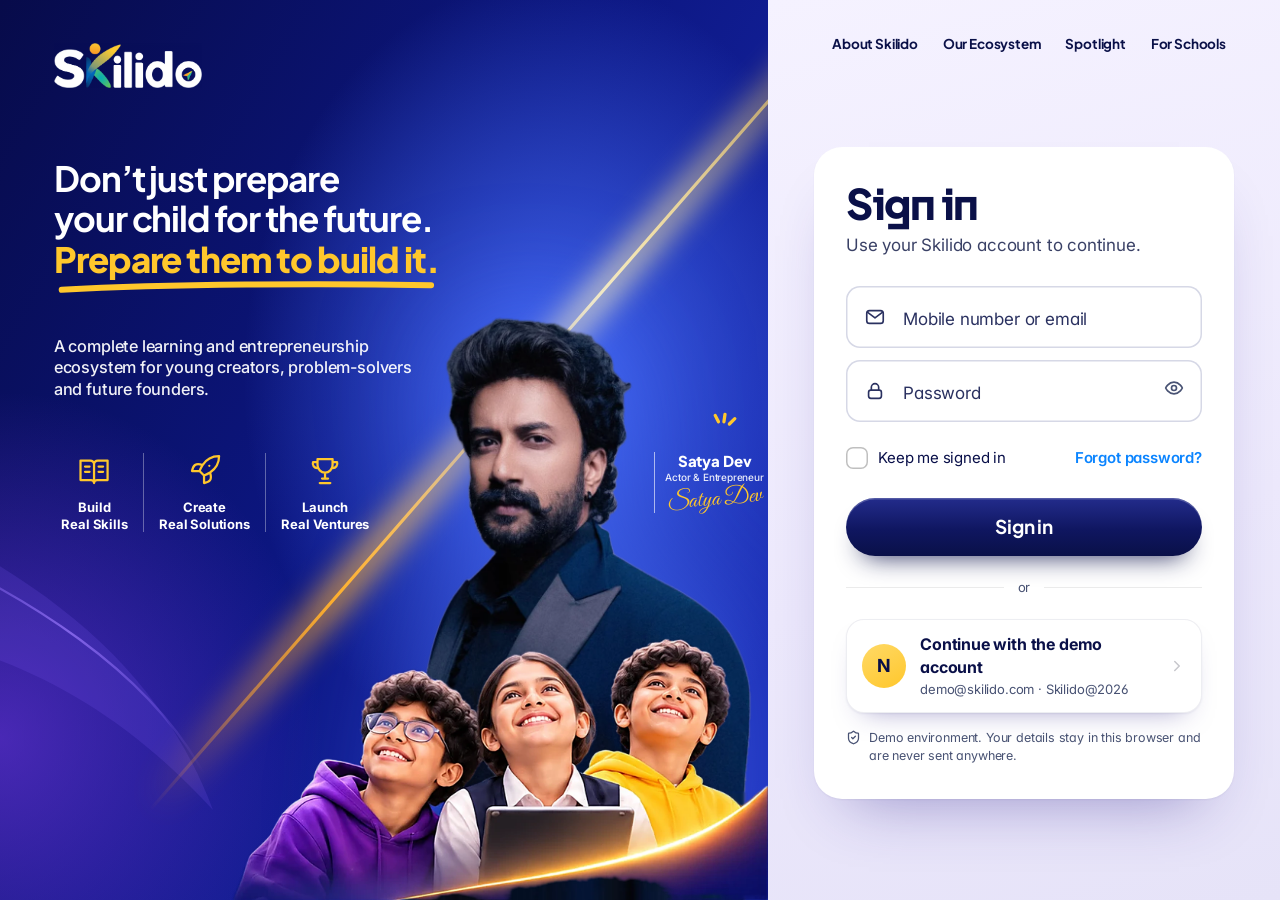
==== commit 99a64070: "Sign-in page: hero panel with brand ambassador, students and sign-in card Left panel rebuilt to the " ====
--- a/index.html
+++ b/index.html
@@ -10,9 +10,9 @@
 <link rel="icon" href="https://skilido.com/favicon-32.png">
 <link rel="preconnect" href="https://fonts.googleapis.com">
 <link rel="preconnect" href="https://fonts.gstatic.com" crossorigin>
-<link href="https://fonts.googleapis.com/css2?family=Inter:opsz,wght@14..32,400..800&family=Plus+Jakarta+Sans:wght@600;700;800&display=swap" rel="stylesheet">
-<link rel="stylesheet" href="styles.css?v=89">
-<link rel="stylesheet" href="reference.css?v=89">
+<link href="https://fonts.googleapis.com/css2?family=Inter:opsz,wght@14..32,400..800&family=Plus+Jakarta+Sans:wght@600;700;800&family=Great+Vibes&display=swap" rel="stylesheet">
+<link rel="stylesheet" href="styles.css?v=94">
+<link rel="stylesheet" href="reference.css?v=94">
 </head>
 <body>
 <a class="skip" href="#screen">Skip to content</a>
@@ -79,6 +79,6 @@
 
 <div class="wash" id="wash" hidden><span class="wash-ic" id="wash-ic"></span><b id="wash-name"></b></div>
 <div class="toast" id="toast" role="status" aria-live="polite" hidden></div>
-<script src="app.js?v=89" defer></script>
+<script src="app.js?v=94" defer></script>
 </body>
 </html>
--- a/styles.css
+++ b/styles.css
@@ -1516,3 +1516,89 @@
 .ch3 [data-submit][aria-pressed="true"], .ch3 [data-joinch][aria-pressed="true"] { background: #16A34A; box-shadow: 0 10px 22px -12px #16A34A; }
 @media (hover: hover) and (pointer: fine) { .ch3:hover { transform: translateY(-3px); } .ch3:hover .ch3-pic.is-photo .art { transform: scale(1.05); } .ch3:hover .ch3-pic.is-obj .art { transform: translateY(-4px) rotate(-5deg) scale(1.05); } }
 @media (prefers-reduced-motion: reduce) { .qz[open], .qz::backdrop, .qz-body, .qstars.big i.on, .qz-o.no { animation: none; } }
+
+/* inner tab switch: the new section fades up straight away */
+.pane-in { animation: paneIn .22s var(--ease) both; }
+@keyframes paneIn { from { opacity: 0; transform: translateY(6px); } }
+@media (prefers-reduced-motion: reduce) { .pane-in { animation: none; } }
+
+/* ================= LOGIN v93: hero panel and sign-in card ================= */
+.login { position: relative; }
+.login-main { position: relative; display: flex; flex-direction: column; align-items: center; padding: max(20px, env(safe-area-inset-top)) 16px 40px; background: linear-gradient(165deg, #F5F2FF 0%, #ECE8FC 60%, #E6E3F8 100%); }
+.sinav { background: none; box-shadow: none; position: relative; width: 100%; max-width: 560px; display: flex; flex-wrap: wrap; justify-content: center; gap: 4px 6px; margin-bottom: 18px; }
+.sinav > button, .sinav > a { min-height: 44px; padding: 0 8px; border-radius: 12px; font: 700 14px/44px var(--display); color: #0A1048; white-space: nowrap; transition: background-color .2s, transform .15s var(--ease); }
+.sinav > button:hover, .sinav > a:hover, .sinav > [aria-expanded="true"] { background: rgba(10, 16, 72, .07); }
+.sinav > button:active, .sinav > a:active { transform: scale(.96); }
+.sinav-pop { position: absolute; z-index: 5; top: calc(100% + 8px); left: 0; right: 0; padding: 18px 20px; border-radius: 20px; background: #fff; box-shadow: var(--sh-2), 0 0 0 1px var(--line); text-align: left; transform-origin: top center; animation: pop .22s var(--ease); }
+.sinav-pop h3 { font: 700 18px/1.2 var(--display); letter-spacing: -.01em; }
+.sinav-pop p { margin-top: 8px; color: var(--ink-2); font-size: 15px; line-height: 1.5; }
+.sinav-pop ul { list-style: none; margin: 10px 0 0; padding: 0; display: grid; grid-template-columns: 1fr 1fr; gap: 6px 14px; }
+.sinav-pop li, .sinav-pop li a { display: grid; font-size: 14px; }
+.sinav-pop li span { color: var(--muted); font-size: 12.5px; }
+.sinav-pop li a b { color: #0A84FF; }
+.login .lcard { margin-block: auto; max-width: 560px; padding: 30px 22px 26px; border-radius: 28px; background: #fff; box-shadow: 0 1px 2px rgba(20, 20, 80, .05), 0 34px 60px -34px rgba(52, 40, 140, .45); }
+.login .lc-logo { display: none; }
+.login .lcard h1 { font-weight: 800; font-size: 40px; letter-spacing: -.035em; color: #0A1048; }
+.login .lc-sub { font-size: 17px; color: #3A4166; }
+.login .fld::before { content: ""; position: absolute; z-index: 1; left: 18px; top: 20px; width: 22px; height: 22px; background: #2A3160; -webkit-mask: var(--fi) center / contain no-repeat; mask: var(--fi) center / contain no-repeat; pointer-events: none; }
+.login .fld { --fi: url("data:image/svg+xml,%3Csvg xmlns='http://www.w3.org/2000/svg' viewBox='0 0 24 24' fill='none' stroke='%23000' stroke-width='1.8' stroke-linecap='round' stroke-linejoin='round'%3E%3Crect x='3' y='5' width='18' height='14' rx='3'/%3E%3Cpath d='m4 7 8 6 8-6'/%3E%3C/svg%3E"); }
+.login .fld-pw { --fi: url("data:image/svg+xml,%3Csvg xmlns='http://www.w3.org/2000/svg' viewBox='0 0 24 24' fill='none' stroke='%23000' stroke-width='1.8' stroke-linecap='round' stroke-linejoin='round'%3E%3Crect x='5' y='11' width='14' height='9' rx='2.5'/%3E%3Cpath d='M8 11V8a4 4 0 0 1 8 0v3'/%3E%3C/svg%3E"); }
+.login .fld input { min-height: 62px; padding-left: 56px; border-radius: 14px; box-shadow: inset 0 0 0 1.5px #D6D8E6; }
+.login .fld input:focus { box-shadow: inset 0 0 0 2px #2F45D8, 0 0 0 4px rgba(47, 69, 216, .14); }
+.login .fld label { left: 57px; top: 21px; color: #2A3160; }
+.login .btn-primary { min-height: 58px; border-radius: 999px; font: 700 19px/1 var(--display); background: linear-gradient(180deg, #232C8C 0%, #0F1660 55%, #0A1048 100%); box-shadow: inset 0 1.5px 0 rgba(255, 255, 255, .22), 0 16px 26px -16px rgba(10, 16, 72, .9); }
+.login .demo { box-shadow: 0 1px 2px rgba(20, 20, 80, .06), 0 14px 28px -18px rgba(52, 40, 140, .5), inset 0 0 0 1px rgba(10, 16, 72, .07); }
+.login .demo-t b { font-weight: 700; color: #0A1048; }
+
+/* hero panel: a compact banner on phones, the full left side on laptops */
+.login-art { display: block; position: relative; overflow: hidden; isolation: isolate; container-type: inline-size; height: 340px; color: #fff;
+  background: radial-gradient(56% 62% at 72% 42%, rgba(70, 110, 255, .9), transparent 72%), radial-gradient(60% 55% at 0% 82%, rgba(124, 58, 237, .55), transparent 70%), linear-gradient(120deg, #070B4A 0%, #0C1680 46%, #1B2EBC 100%); }
+.la-arc { position: absolute; inset: 0; width: 100%; height: 100%; z-index: -1; pointer-events: none; }
+.la-arc path { fill: none; stroke-linecap: round; }
+.la-arc .w { fill: rgba(128, 92, 255, .16); stroke: none; animation: laFade 1.4s ease .2s both; }
+.la-arc .v { stroke: url(#laVio); stroke-width: 2.5; stroke-dasharray: 100; stroke-dashoffset: 100; animation: laDraw 1.6s var(--spring) .2s forwards; }
+.la-arc .g { stroke: url(#laGold); stroke-width: 34; filter: blur(16px); opacity: .7; stroke-dasharray: 100; stroke-dashoffset: 100; animation: laDraw 1.5s var(--spring) .35s forwards; }
+.la-arc .l { stroke: url(#laGold); stroke-width: 3.5; stroke-dasharray: 100; stroke-dashoffset: 100; animation: laDraw 1.5s var(--spring) .35s forwards; }
+@keyframes laDraw { to { stroke-dashoffset: 0; } }
+@keyframes laFade { from { opacity: 0; } }
+.login-art .la-logo { position: absolute; left: 22px; top: 22px; height: 34px; width: auto; animation: rise .6s var(--ease) both; }
+.la-hero { position: absolute; right: -2cqw; bottom: -38%; height: 134%; width: auto; max-width: none; z-index: 1; filter: drop-shadow(0 0 60px rgba(80, 120, 255, .5)); animation: laHero 1.2s var(--spring) .15s both; }
+@keyframes laHero { from { opacity: 0; transform: translateX(28px) scale(1.04); } }
+.la-copy { position: absolute; z-index: 2; left: 22px; bottom: 22px; max-width: 58cqw; }
+.la-copy h2 { font: 700 clamp(20px, 5.6cqw, 30px)/1.16 var(--display); letter-spacing: -.03em; text-wrap: balance; animation: rise .7s var(--ease) .35s both; }
+.la-copy h2 b { position: relative; display: inline-block; color: var(--sun); font-weight: 800; }
+.la-copy h2 b svg { position: absolute; left: 0; bottom: -.36em; width: 100%; height: .3em; overflow: visible; clip-path: inset(-50% 100% -50% 0); animation: laWipe .7s var(--spring) 1.2s forwards; }
+.la-copy h2 b path { fill: none; stroke: var(--sun); stroke-width: 6; stroke-linecap: round; vector-effect: non-scaling-stroke; }
+@keyframes laWipe { to { clip-path: inset(-50% -2% -50% 0); } }
+.la-copy p, .la-feats, .la-kids, .la-who { display: none; }
+@media (min-width: 1000px) {
+  .login { grid-template-columns: minmax(0, 1.5fr) minmax(0, 1fr); }
+  .login-art { height: auto; min-height: 100svh; padding: 0; --hh: min(68svh, 62cqw); }
+  .login-art .la-logo { left: 7cqw; top: 4.8%; height: clamp(40px, 5.8cqw, 70px); }
+  .la-hero { left: 52.4cqw; right: auto; bottom: calc(14cqw - var(--hh) * .4); height: calc(var(--hh) * 1.4); }
+  .la-copy { left: 7cqw; top: 17.5%; bottom: auto; max-width: 56cqw; }
+  .la-copy h2 { font-size: clamp(26px, 4.55cqw, 60px); line-height: 1.17; }
+  .la-copy p { display: block; margin-top: clamp(26px, 6.2vh, 64px); max-width: 47cqw; font: 500 clamp(15px, 2.12cqw, 27px)/1.32 var(--font); color: rgba(255, 255, 255, .94); animation: rise .7s var(--ease) .55s both; }
+  .la-feats { display: flex; list-style: none; padding: 0; margin: clamp(24px, 5.8vh, 60px) 0 0; animation: rise .7s var(--ease) .75s both; }
+  .la-feats li { display: grid; justify-items: center; gap: 10px; padding: 0 clamp(12px, 2cqw, 26px); text-align: center; font: 700 clamp(13px, 1.68cqw, 21px)/1.3 var(--font); }
+  .la-feats li:first-child { padding-left: 1cqw; }
+  .la-feats li + li { border-left: 1px solid rgba(255, 255, 255, .34); }
+  .la-feats svg { width: clamp(34px, 4.7cqw, 58px); height: auto; fill: none; stroke: var(--sun); stroke-width: 1.5; stroke-linecap: round; stroke-linejoin: round; }
+  .la-who { display: block; position: absolute; z-index: 3; left: 85.2cqw; top: calc(100% - 14cqw - var(--hh) * .82); animation: rise .7s var(--ease) 1.1s both; }
+  .la-who .tick { display: block; width: clamp(24px, 3.6cqw, 42px); aspect-ratio: 26 / 22; margin: 0 0 .8cqw 52%; background: var(--sun); -webkit-mask: url("data:image/svg+xml,%3Csvg xmlns='http://www.w3.org/2000/svg' viewBox='0 0 26 22' fill='none' stroke='%23000' stroke-width='3' stroke-linecap='round'%3E%3Cpath d='M4 3l3 6M13 2l-1 7M22 6l-5 5'/%3E%3C/svg%3E") center / contain no-repeat; mask: url("data:image/svg+xml,%3Csvg xmlns='http://www.w3.org/2000/svg' viewBox='0 0 26 22' fill='none' stroke='%23000' stroke-width='3' stroke-linecap='round'%3E%3Cpath d='M4 3l3 6M13 2l-1 7M22 6l-5 5'/%3E%3C/svg%3E") center / contain no-repeat; }
+  .who-in { display: grid; justify-items: center; text-align: center; padding-left: 1.3cqw; border-left: 1px solid rgba(255, 255, 255, .6); }
+  .who-in b { font: 800 clamp(15px, 1.9cqw, 24px)/1.2 var(--display); letter-spacing: -.01em; white-space: nowrap; }
+  .who-in span { font: 500 clamp(10px, 1.18cqw, 15px)/1.4 var(--font); color: rgba(255, 255, 255, .9); white-space: nowrap; }
+  .who-in em { margin-top: .5cqw; font: 400 clamp(22px, 3.1cqw, 40px)/1.05 "Great Vibes", "Snell Roundhand", cursive; font-style: normal; color: var(--sun); transform: rotate(-5deg); white-space: nowrap; }
+  .la-kids { display: block; position: absolute; z-index: 4; left: 28.9cqw; bottom: 0; width: 71.1cqw; height: auto; max-width: none; animation: laKids 1.1s var(--spring) .6s both; }
+  @keyframes laKids { from { opacity: 0; transform: translateY(46px); } }
+  .login-main { padding: 22px clamp(20px, 3.6vw, 56px) 40px; }
+  .sinav { justify-content: flex-end; max-width: none; margin-bottom: 20px; gap: 4px clamp(2px, .7vw, 14px); flex-wrap: nowrap; }
+  .sinav > button, .sinav > a { padding: 0 8px; font-size: clamp(13.5px, 1vw, 17px); }
+  .sinav-pop { left: auto; width: min(420px, 100%); }
+  .login .lcard { padding: clamp(28px, 2.6vw, 44px) clamp(24px, 2.5vw, 42px); }
+  .login .lcard h1 { font-size: clamp(40px, 3.3vw, 56px); }
+  .login .lc-sub { font-size: clamp(17px, 1.3vw, 22px); margin-bottom: 28px; }
+}
+@media (max-width: 480px) { .sinav { display: grid; grid-template-columns: auto auto; justify-content: center; gap: 0 22px; } .sinav > button, .sinav > a { text-align: center; } }
+@media (prefers-reduced-motion: reduce) { .login-art *, .login-art { animation-duration: .01ms !important; animation-delay: 0s !important; } }
--- a/reference.css
+++ b/reference.css
@@ -418,3 +418,9 @@
   .phx:has(.hero-scene) .phx-copy { width:50%; max-width:50%; }
   .prod[data-prod="ayati"] .phx-copy { width:53%; max-width:53%; }
 }
+
+/* Explore holds eight tiles (products and platforms, plus Spotlight and Family Club): four per row */
+@media(min-width:768px) { .g-explore { grid-template-columns:repeat(4,minmax(0,1fr)); } }
+@media(min-width:1100px) { .g-explore { grid-template-columns:repeat(4,minmax(0,1fr)); } .g-explore .c3-t b { white-space:normal; } }
+/* drawn icons (Family Club) stay a square glossy tile instead of stretching across the card */
+.c3-obj .art-drawn { aspect-ratio:1; height:100%; width:auto; max-width:100%; margin-inline:auto; }
